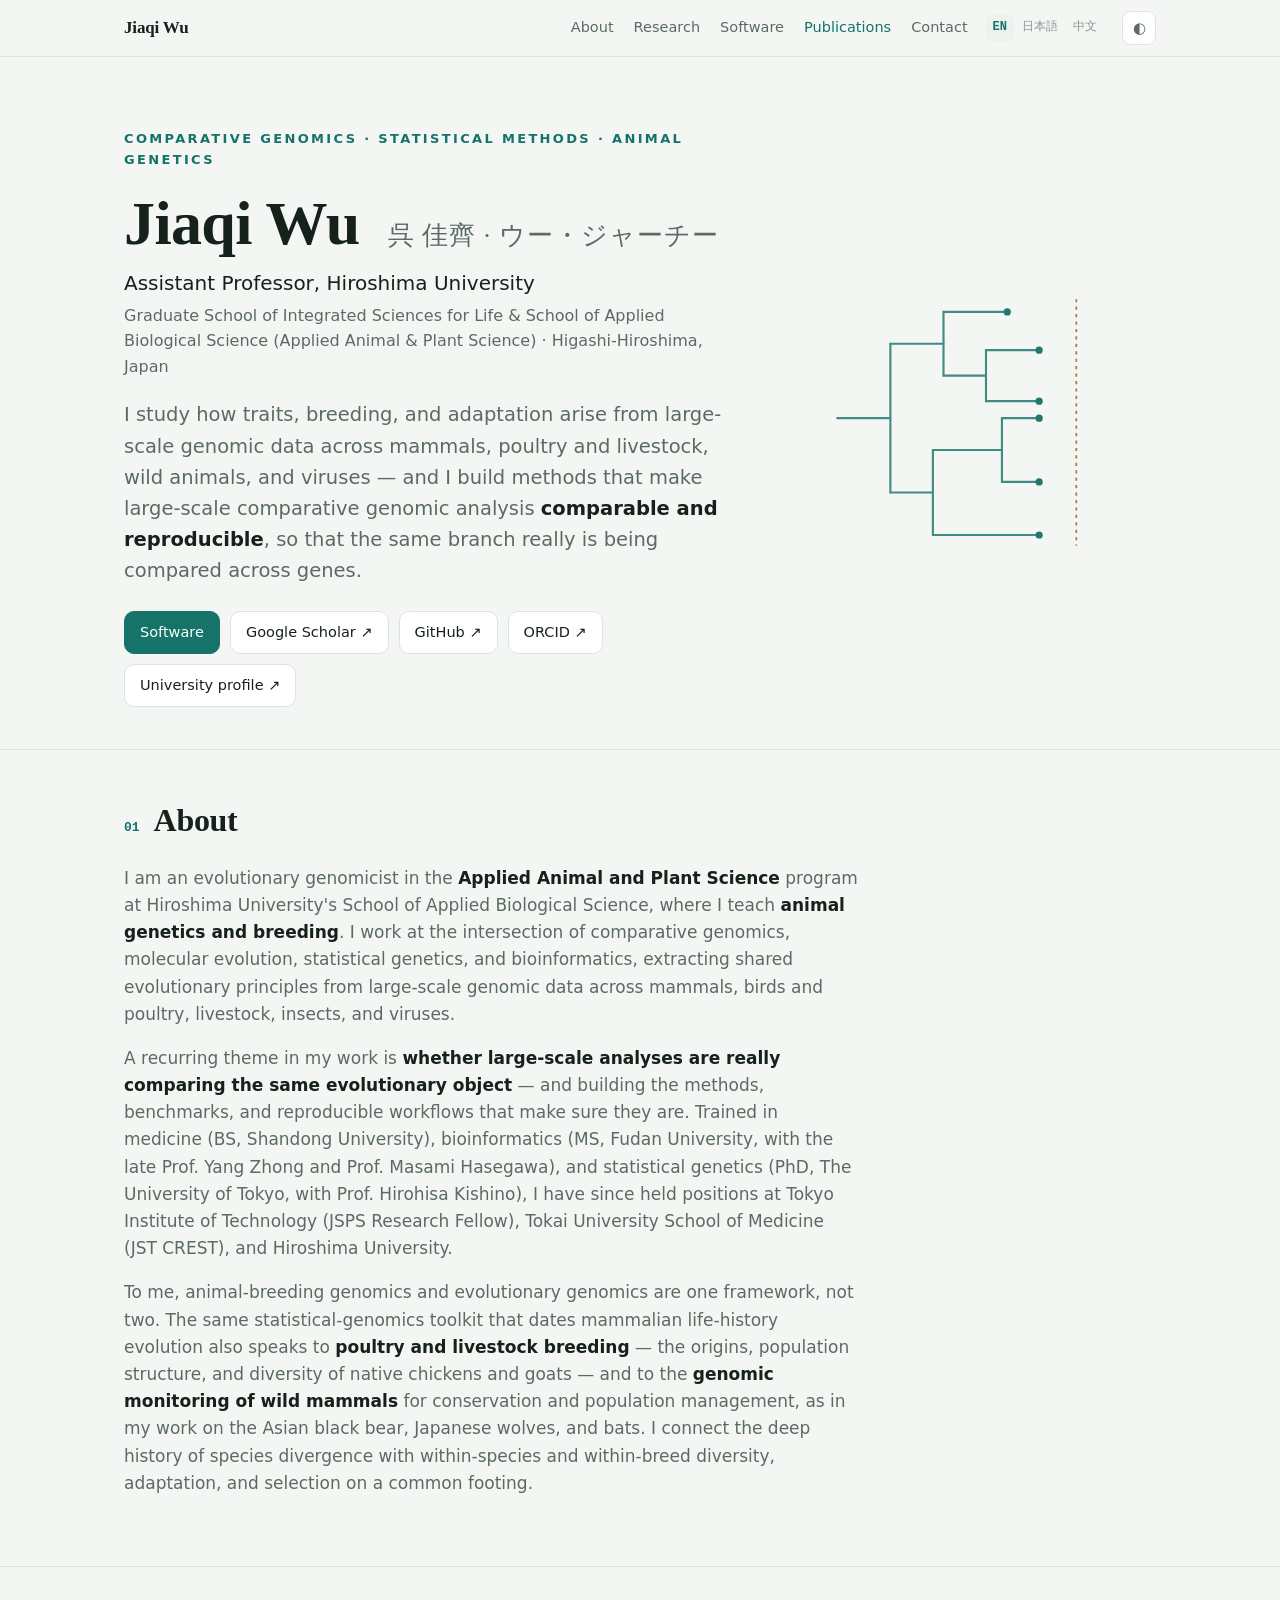
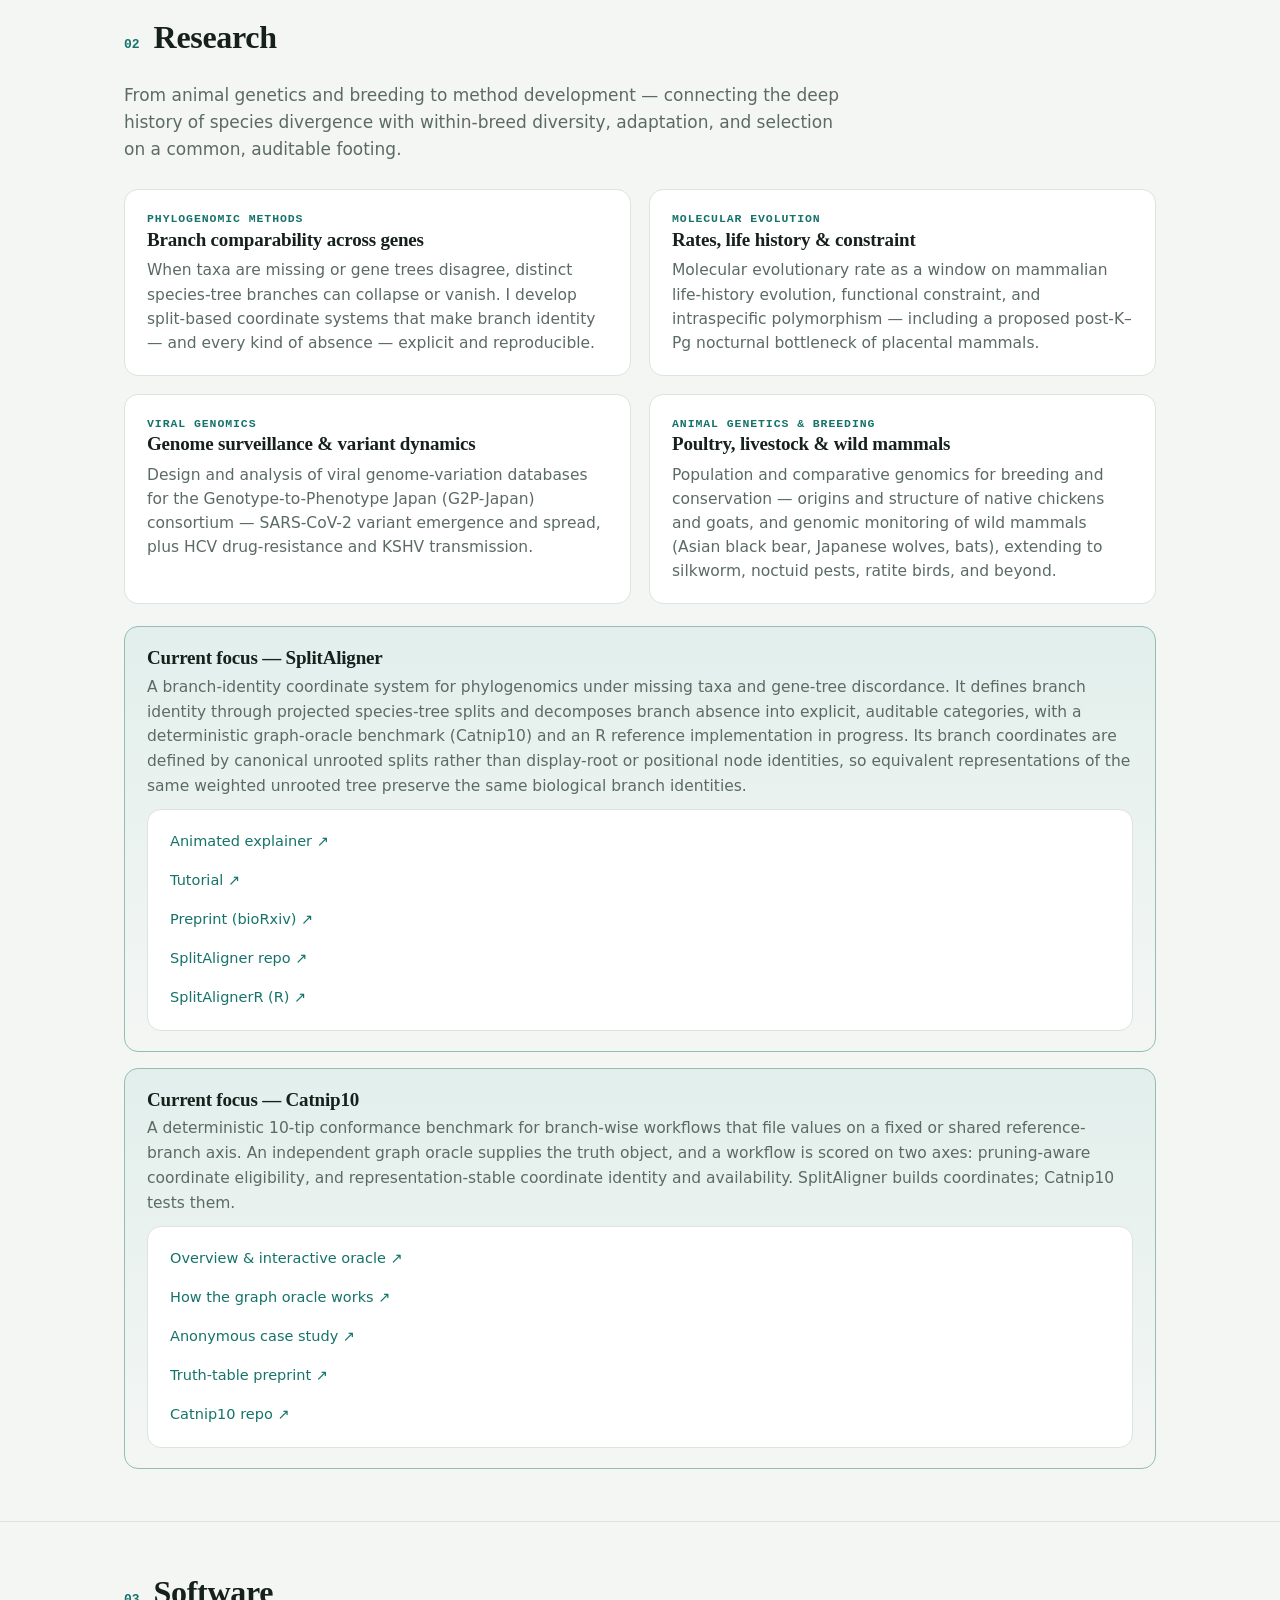
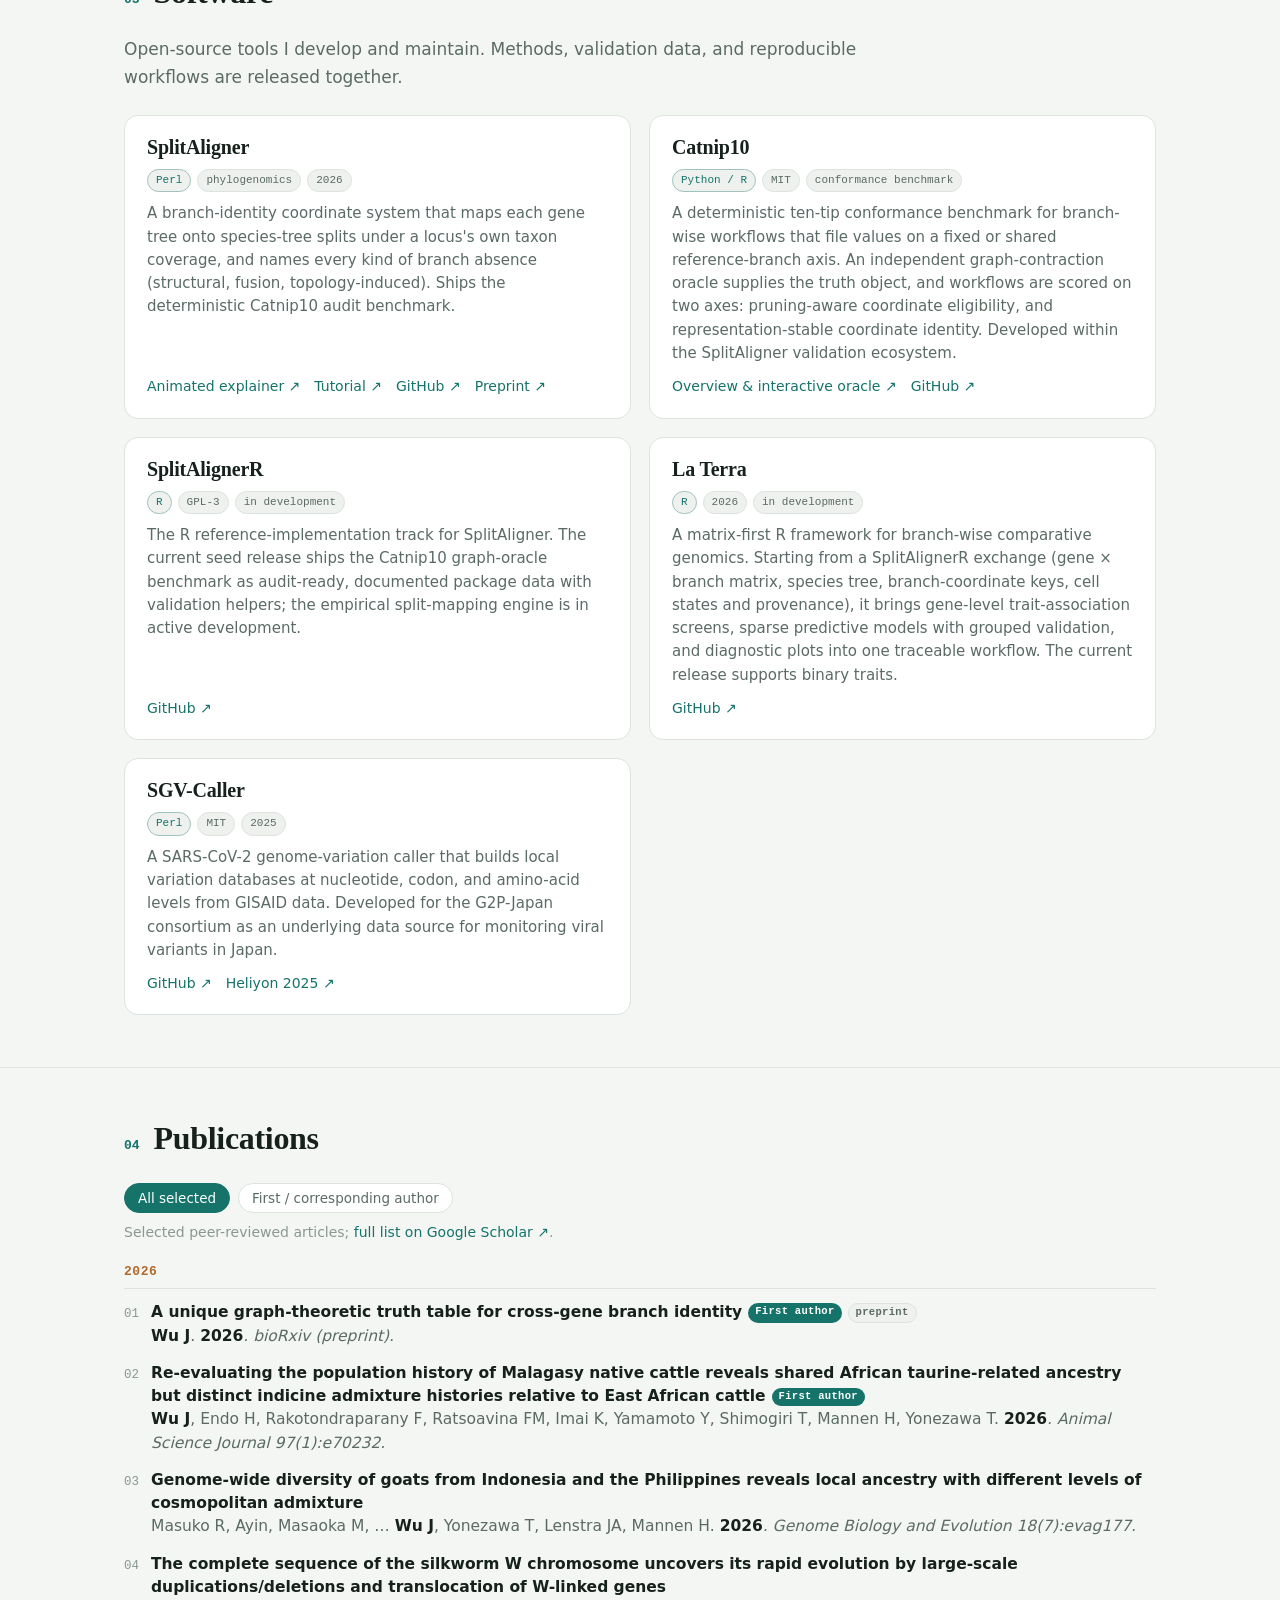
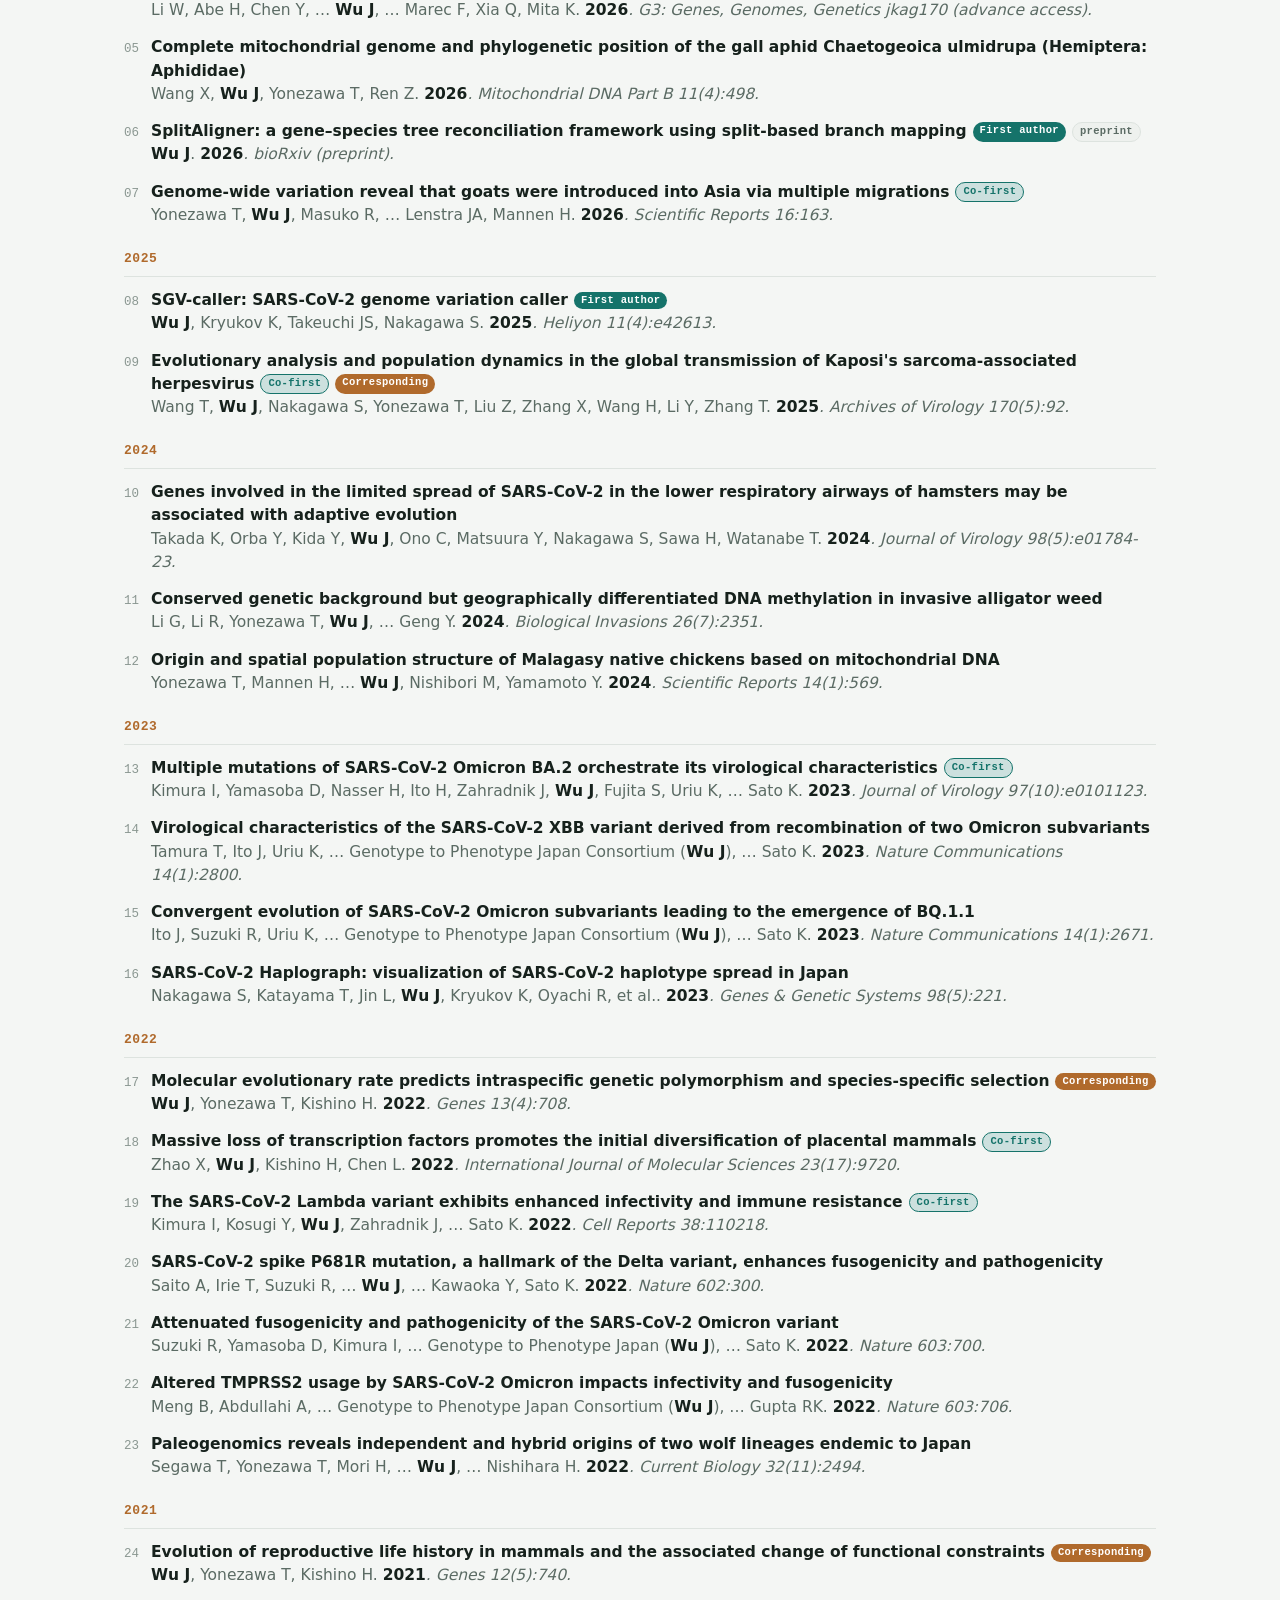
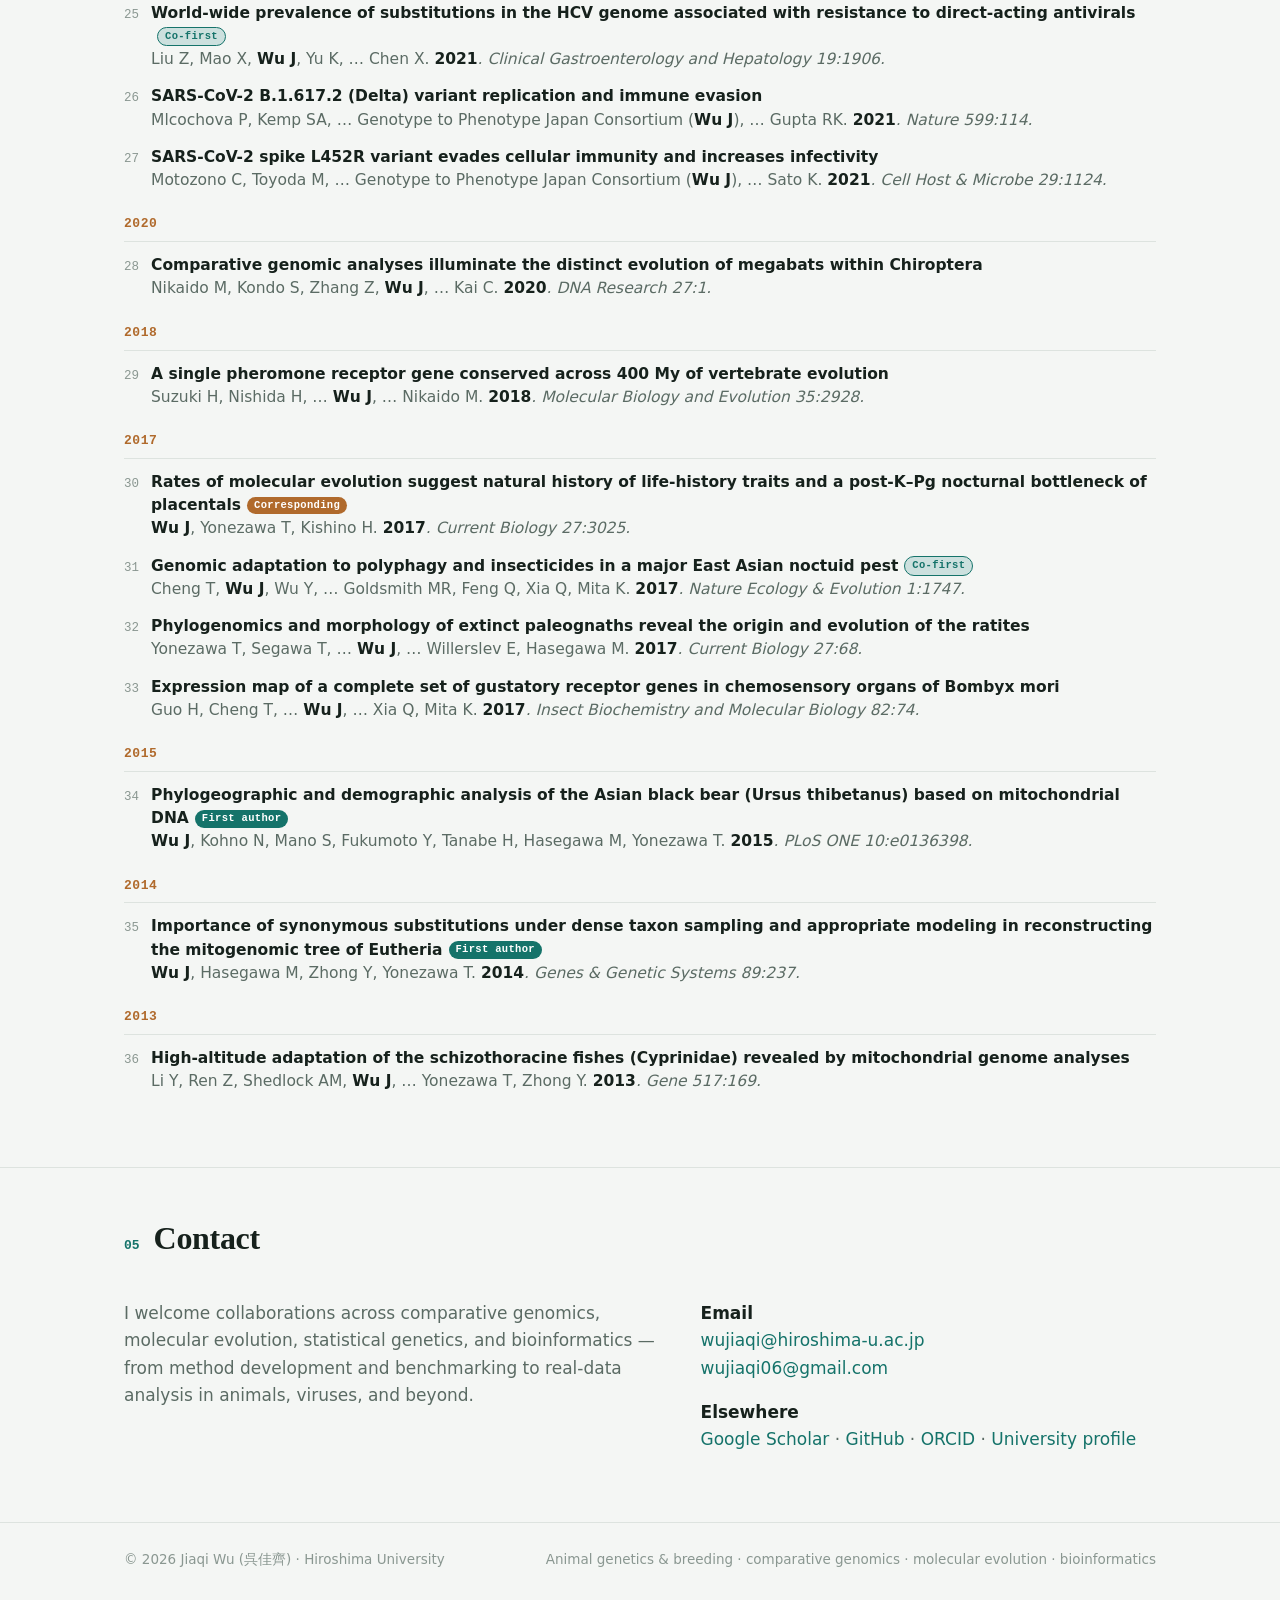
==== index.html @ c1af9cfd "Software: add La Terra card after SplitAlignerR (EN/ZH/JA)" ====
<!doctype html>
<html lang="en">
<head>
<meta charset="utf-8">
<meta name="viewport" content="width=device-width, initial-scale=1">
<title>Jiaqi Wu — Computational &amp; Comparative Genomics</title>
<meta name="description" content="Jiaqi Wu (呉佳齊), Assistant Professor at Hiroshima University. Computational and comparative genomics, statistical genetics, and bioinformatics — methods, benchmarks, and open-source software that make large-scale genomic analysis comparable and reproducible, applied to animal genetics and breeding, wild-mammal genomic monitoring, and viral genome surveillance.">
<link rel="canonical" href="https://wujiaqi06.github.io/">
<link rel="alternate" hreflang="en" href="https://wujiaqi06.github.io/">
<link rel="alternate" hreflang="ja" href="https://wujiaqi06.github.io/index_ja.html">
<link rel="alternate" hreflang="zh-Hans" href="https://wujiaqi06.github.io/index_zh.html">
<link rel="alternate" hreflang="x-default" href="https://wujiaqi06.github.io/">
<link rel="icon" type="image/svg+xml" href="data:image/svg+xml,%3Csvg xmlns='http://www.w3.org/2000/svg' viewBox='0 0 32 32'%3E%3Crect width='32' height='32' rx='7' fill='%2315736a'/%3E%3Cpath d='M5 16h6M11 9v14M11 9h8M11 23h8M19 6v6M19 6h6M19 12h6M19 20v6M19 20h6M19 26h6' fill='none' stroke='%23fff' stroke-width='2.2' stroke-linecap='round'/%3E%3C/svg%3E">
<meta property="og:type" content="profile">
<meta property="og:site_name" content="Jiaqi Wu">
<meta property="og:title" content="Jiaqi Wu — Computational & Comparative Genomics">
<meta property="og:description" content="Jiaqi Wu (呉佳齊), Assistant Professor at Hiroshima University. Computational and comparative genomics, statistical genetics, and bioinformatics — methods, benchmarks, and open-source software that make large-scale genomic analysis comparable and reproducible, applied to animal genetics and breeding, wild-mammal genomic monitoring, and viral genome surveillance.">
<meta property="og:url" content="https://wujiaqi06.github.io/">
<meta property="og:locale" content="en_US">
<meta name="twitter:card" content="summary">
<script type="application/ld+json">{"@context": "https://schema.org", "@type": "Person", "name": "Jiaqi Wu", "alternateName": ["呉佳齊", "吴佳齐", "ウー・ジャーチー"], "jobTitle": "Assistant Professor", "worksFor": {"@type": "CollegeOrUniversity", "name": "Hiroshima University", "url": "https://www.hiroshima-u.ac.jp/"}, "url": "https://wujiaqi06.github.io/", "email": "mailto:wujiaqi@hiroshima-u.ac.jp", "sameAs": ["https://orcid.org/0000-0002-9367-675X", "https://scholar.google.com/citations?user=z6IPkcoAAAAJ", "https://github.com/wujiaqi06", "https://seeds.office.hiroshima-u.ac.jp/profile/ja.c049548abe9b045d520e17560c007669.html"], "knowsAbout": ["comparative genomics", "molecular evolution", "statistical genetics", "bioinformatics", "phylogenomics", "animal genetics and breeding"]}</script>
<style>
  :root{
    --paper:#f4f6f4; --surface:#ffffff; --surface2:#eef1ee; --line:#dde3df;
    --ink:#16211c; --muted:#5b6b64; --faint:#8a9791;
    --accent:#15736a;        /* deep viridian */
    --accent-2:#b06a2c;      /* ochre, sparing */
    --accent-soft:#e2efec;
    --serif:"Charter","Iowan Old Style","Palatino Linotype",Palatino,Georgia,"Times New Roman",serif;
    --sans:ui-sans-serif,system-ui,-apple-system,"Segoe UI",Roboto,Helvetica,Arial,sans-serif;
    --mono:ui-monospace,"SF Mono","JetBrains Mono",Menlo,Consolas,monospace;
    --maxw:1080px;
  }
  @media (prefers-color-scheme:dark){
    :root{
      --paper:#0f1613; --surface:#151d19; --surface2:#1b241f; --line:#2a352f;
      --ink:#e7efea; --muted:#a2b1aa; --faint:#75847d;
      --accent:#4bb7a8; --accent-2:#d8974f; --accent-soft:#17302b;
    }
  }
  :root[data-theme="dark"]{
    --paper:#0f1613; --surface:#151d19; --surface2:#1b241f; --line:#2a352f;
    --ink:#e7efea; --muted:#a2b1aa; --faint:#75847d;
    --accent:#4bb7a8; --accent-2:#d8974f; --accent-soft:#17302b;
  }
  :root[data-theme="light"]{
    --paper:#f4f6f4; --surface:#ffffff; --surface2:#eef1ee; --line:#dde3df;
    --ink:#16211c; --muted:#5b6b64; --faint:#8a9791;
    --accent:#15736a; --accent-2:#b06a2c; --accent-soft:#e2efec;
  }

  *{box-sizing:border-box}
  html{scroll-behavior:smooth}
  @media (prefers-reduced-motion:reduce){ html{scroll-behavior:auto} }
  body{margin:0; background:var(--paper); color:var(--ink); font-family:var(--sans);
    line-height:1.6; -webkit-font-smoothing:antialiased; font-size:17px}
  h1,h2,h3{font-family:var(--serif); font-weight:600; line-height:1.15; letter-spacing:-.01em}
  a{color:var(--accent); text-decoration:none}
  a:hover{text-decoration:underline}
  .wrap{max-width:var(--maxw); margin:0 auto; padding:0 24px}
  .mono{font-family:var(--mono)}

  /* Nav */
  header.nav{position:sticky; top:0; z-index:50; backdrop-filter:saturate(1.4) blur(8px);
    background:color-mix(in srgb,var(--paper) 86%, transparent); border-bottom:1px solid var(--line)}
  .nav-inner{max-width:var(--maxw); margin:0 auto; padding:11px 24px; display:flex; align-items:center; gap:18px}
  .nav-name{font-family:var(--serif); font-weight:600; font-size:17px; letter-spacing:-.01em; margin-right:auto}
  .nav-name a{color:var(--ink)}
  .nav-links{display:flex; gap:20px; align-items:center}
  .nav-links a{color:var(--muted); font-size:14.5px}
  .nav-links a:hover,.nav-links a.active{color:var(--accent); text-decoration:none}
  .lang-switch{display:flex; gap:1px; align-items:center; font-family:var(--mono); font-size:12px}
  .lang-switch a{color:var(--faint); padding:3px 7px; border-radius:6px; text-decoration:none}
  .lang-switch a:hover{color:var(--accent)}
  .lang-switch a.cur{color:var(--accent); background:var(--surface2); font-weight:700}
  .theme-btn{border:1px solid var(--line); background:var(--surface); color:var(--muted); border-radius:8px;
    width:34px; height:34px; cursor:pointer; font-size:15px; display:grid; place-items:center}
  .theme-btn:hover{color:var(--accent); border-color:var(--accent)}
  @media (max-width:720px){
    .nav-inner{padding:10px 16px; gap:8px}
    .nav-links{display:none}
    .nav-name,.lang-switch{white-space:nowrap}
    .lang-switch{margin-left:auto}
    .lang-switch a{padding:3px 5px}
    .theme-btn{flex:0 0 34px}
  }

  /* Hero */
  .hero{padding:72px 0 42px; position:relative; overflow:hidden}
  .hero-grid{display:grid; grid-template-columns:1.5fr .9fr; gap:40px; align-items:center}
  @media (max-width:820px){ .hero-grid{grid-template-columns:1fr; gap:26px} }
  .eyebrow{font-size:13px; text-transform:uppercase; letter-spacing:.18em; color:var(--accent); font-weight:700}
  .hero h1{font-size:clamp(38px,6vw,62px); margin:.28em 0 .12em}
  .hero .cjk{font-family:var(--serif); font-size:.42em; color:var(--muted); font-weight:500; letter-spacing:.04em; margin-left:.5em; white-space:nowrap}
  .hero .role{font-size:clamp(17px,2vw,20px); color:var(--ink)}
  .hero .affil{color:var(--muted); font-size:16px; margin-top:4px}
  .lead{font-size:clamp(17px,1.7vw,19.5px); color:var(--muted); max-width:60ch; margin:20px 0 24px}
  .lead em{color:var(--ink); font-style:normal; font-weight:600}
  .btns{display:flex; flex-wrap:wrap; gap:10px}
  .btn{display:inline-flex; align-items:center; gap:7px; border:1px solid var(--line); background:var(--surface);
    color:var(--ink); padding:9px 15px; border-radius:10px; font-size:14.5px; font-weight:500}
  .btn:hover{border-color:var(--accent); color:var(--accent); text-decoration:none}
  .btn.primary{background:var(--accent); border-color:var(--accent); color:#fff}
  .btn.primary:hover{background:color-mix(in srgb,var(--accent) 88%, #000); color:#fff}
  .hero-art{width:100%; height:auto; max-width:340px; margin-left:auto; opacity:.95}
  @media (max-width:820px){ .hero-art{display:none} }

  /* Sections */
  section.block{padding:52px 0; border-top:1px solid var(--line)}
  .sec-head{display:flex; align-items:baseline; gap:14px; margin-bottom:26px}
  .sec-head h2{font-size:clamp(24px,3.2vw,32px); margin:0}
  .sec-head .sec-num{font-family:var(--mono); font-size:13px; color:var(--accent); font-weight:700}
  .prose{max-width:68ch; color:var(--muted); font-size:17px}
  .prose strong{color:var(--ink)}

  /* Research cards */
  .cards{display:grid; grid-template-columns:repeat(2,1fr); gap:18px; margin-top:26px}
  @media (max-width:720px){ .cards{grid-template-columns:1fr} }
  .card{background:var(--surface); border:1px solid var(--line); border-radius:14px; padding:20px 22px}
  .card h3{font-size:19px; margin:0 0 8px; color:var(--ink)}
  .card p{margin:0; color:var(--muted); font-size:15.5px; line-height:1.55}
  .card .ktag{font-family:var(--mono); font-size:11.5px; color:var(--accent); text-transform:uppercase; letter-spacing:.08em; font-weight:700}

  .focus{margin-top:22px; background:linear-gradient(180deg,var(--accent-soft),transparent);
    border:1px solid color-mix(in srgb,var(--accent) 35%,var(--line)); border-radius:14px; padding:20px 22px}
  .focus h3{margin:0 0 6px; color:var(--ink); font-size:19px}
  .focus p{margin:0 0 10px; color:var(--muted); font-size:15.5px}

  /* Software */
  .sw-grid{display:grid; grid-template-columns:repeat(2,1fr); gap:18px}
  @media (max-width:820px){ .sw-grid{grid-template-columns:1fr} }
  .sw{background:var(--surface); border:1px solid var(--line); border-radius:14px; padding:20px 22px; display:flex; flex-direction:column; gap:10px}
  .sw h3{margin:0; font-size:20px; display:flex; align-items:baseline; gap:9px}
  .sw .meta{display:flex; flex-wrap:wrap; gap:6px}
  .pill{font-family:var(--mono); font-size:11px; padding:2px 8px; border-radius:20px; background:var(--surface2); color:var(--muted); border:1px solid var(--line)}
  .pill.lang{color:var(--accent); border-color:color-mix(in srgb,var(--accent) 30%,var(--line))}
  .sw p{margin:0; color:var(--muted); font-size:15px; line-height:1.55; flex:1}
  .sw .links{display:flex; gap:14px; font-size:14px; flex-wrap:wrap}


  /* Publications */
  .pub-controls{display:flex; gap:8px; flex-wrap:wrap; margin-bottom:8px}
  .fbtn{border:1px solid var(--line); background:var(--surface); color:var(--muted); padding:6px 13px;
    border-radius:20px; font-size:13.5px; cursor:pointer; font-family:var(--sans)}
  .fbtn.on{background:var(--accent); border-color:var(--accent); color:#fff}
  .pub-note{color:var(--faint); font-size:14px; margin:2px 0 18px}
  .year-group{margin-bottom:22px}
  .year-label{font-family:var(--mono); font-size:13px; color:var(--accent-2); font-weight:700; letter-spacing:.04em;
    padding-bottom:6px; border-bottom:1px solid var(--line); margin-bottom:12px}
  ul.pubs{list-style:none; margin:0; padding:0; display:grid; gap:14px}
  .pub{display:grid; grid-template-columns:auto 1fr; gap:12px; align-items:start}
  .pub .idx{font-family:var(--mono); font-size:12.5px; color:var(--faint); padding-top:3px; font-variant-numeric:tabular-nums}
  .pub .body{font-size:15.5px; line-height:1.5}
  .pub .title{color:var(--ink); font-weight:600}
  .pub .authors{color:var(--muted)}
  .pub .authors b{color:var(--ink); font-weight:700}
  .pub .venue{color:var(--muted); font-style:italic}
  .pub .venue .yr{font-style:normal; font-weight:600; color:var(--ink)}
  .badges{display:inline-flex; gap:6px; margin-left:6px; vertical-align:middle}
  .badge{font-family:var(--mono); font-size:10.5px; font-weight:700; padding:1px 7px; border-radius:20px; letter-spacing:.03em; white-space:nowrap}
  .badge.first{background:var(--accent); color:#fff}
  .badge.corr{background:var(--accent-2); color:#fff}
  .badge.cofirst{background:color-mix(in srgb,var(--accent) 22%,var(--surface)); color:var(--accent); border:1px solid var(--accent)}
  .badge.pre{background:var(--surface2); color:var(--muted); border:1px solid var(--line)}
  .pub[hidden]{display:none}

  /* Contact / footer */
  .contact-grid{display:grid; grid-template-columns:1.2fr 1fr; gap:30px}
  @media (max-width:720px){ .contact-grid{grid-template-columns:1fr} }
  .contact a{font-weight:500}
  footer{border-top:1px solid var(--line); padding:26px 0 40px; color:var(--faint); font-size:13.5px}
  footer .wrap{display:flex; flex-wrap:wrap; gap:10px 20px; justify-content:space-between}

  .tree-edge{fill:none; stroke:var(--accent); stroke-width:2; stroke-linecap:round; opacity:.85}
  .tree-tip{fill:var(--accent)}
  .tree-cut{stroke:var(--accent-2); stroke-width:1.6; stroke-dasharray:3 4}
</style>
</head>
<body>

<header class="nav">
  <div class="nav-inner">
    <span class="nav-name"><a href="#top">Jiaqi Wu</a></span>
    <nav class="nav-links">
      <a href="#about" data-opt>About</a>
      <a href="#research">Research</a>
      <a href="#software">Software</a>
      <a href="#publications">Publications</a>
      <a href="#contact" data-opt>Contact</a>
    </nav>
    <div class="lang-switch" aria-label="Language / 言語 / 语言"><a href="index.html" class="cur">EN</a><a href="index_ja.html">日本語</a><a href="index_zh.html">中文</a></div>
    <button class="theme-btn" id="themeBtn" title="Toggle light / dark" aria-label="Toggle colour theme">◐</button>
  </div>
</header>

<main id="top">

  <!-- HERO -->
  <section class="hero">
    <div class="wrap hero-grid">
      <div>
        <div class="eyebrow">Comparative genomics · statistical methods · animal genetics</div>
        <h1>Jiaqi Wu <span class="cjk">呉 佳齊 · ウー・ジャーチー</span></h1>
        <div class="role">Assistant Professor, Hiroshima University</div>
        <div class="affil">Graduate School of Integrated Sciences for Life &amp; School of Applied Biological Science (Applied Animal &amp; Plant Science) · Higashi-Hiroshima, Japan</div>
        <p class="lead">I study how traits, breeding, and adaptation arise from large-scale genomic data across mammals, poultry and livestock, wild animals, and viruses — and I build methods that make large-scale comparative genomic analysis <em>comparable and reproducible</em>, so that the same branch really is being compared across genes.</p>
        <div class="btns">
          <a class="btn primary" href="#software">Software</a>
          <a class="btn" href="https://scholar.google.com/citations?user=z6IPkcoAAAAJ&hl=en" target="_blank" rel="noopener">Google&nbsp;Scholar ↗</a>
          <a class="btn" href="https://github.com/wujiaqi06" target="_blank" rel="noopener">GitHub ↗</a>
          <a class="btn" href="https://orcid.org/0000-0002-9367-675X" target="_blank" rel="noopener">ORCID ↗</a>
          <a class="btn" href="https://seeds.office.hiroshima-u.ac.jp/profile/ja.c049548abe9b045d520e17560c007669.html" target="_blank" rel="noopener">University&nbsp;profile ↗</a>
        </div>
      </div>
      <svg class="hero-art" viewBox="0 0 320 260" role="img" aria-label="A stylized phylogenetic tree cut by a dashed split line">
        <!-- decorative cladogram + split line -->
        <g class="tree-edge">
          <path d="M20 130 H70"/>
          <path d="M70 60 V200"/>
          <path d="M70 60 H120"/>
          <path d="M70 200 H110"/>
          <path d="M120 30 V90"/>
          <path d="M120 30 H180"/>
          <path d="M120 90 H160"/>
          <path d="M160 66 V114"/>
          <path d="M160 66 H210"/>
          <path d="M160 114 H210"/>
          <path d="M110 160 V240"/>
          <path d="M110 160 H175"/>
          <path d="M110 240 H210"/>
          <path d="M175 130 V190"/>
          <path d="M175 130 H210"/>
          <path d="M175 190 H210"/>
        </g>
        <g class="tree-tip">
          <circle cx="180" cy="30" r="3.4"/><circle cx="210" cy="66" r="3.4"/><circle cx="210" cy="114" r="3.4"/>
          <circle cx="210" cy="130" r="3.4"/><circle cx="210" cy="190" r="3.4"/><circle cx="210" cy="240" r="3.4"/>
        </g>
        <path class="tree-cut" d="M245 18 V250"/>
      </svg>
    </div>
  </section>

  <!-- ABOUT -->
  <section class="block" id="about">
    <div class="wrap">
      <div class="sec-head"><span class="sec-num">01</span><h2>About</h2></div>
      <div class="prose">
        <p>I am an evolutionary genomicist in the <strong>Applied Animal and Plant Science</strong> program at Hiroshima University's School of Applied Biological Science, where I teach <strong>animal genetics and breeding</strong>. I work at the intersection of comparative genomics, molecular evolution, statistical genetics, and bioinformatics, extracting shared evolutionary principles from large-scale genomic data across mammals, birds and poultry, livestock, insects, and viruses.</p>
        <p>A recurring theme in my work is <strong>whether large-scale analyses are really comparing the same evolutionary object</strong> — and building the methods, benchmarks, and reproducible workflows that make sure they are. Trained in medicine (BS, Shandong University), bioinformatics (MS, Fudan University, with the late Prof. Yang Zhong and Prof. Masami Hasegawa), and statistical genetics (PhD, The University of Tokyo, with Prof. Hirohisa Kishino), I have since held positions at Tokyo Institute of Technology (JSPS Research Fellow), Tokai University School of Medicine (JST CREST), and Hiroshima University.</p>
        <p>To me, animal-breeding genomics and evolutionary genomics are one framework, not two. The same statistical-genomics toolkit that dates mammalian life-history evolution also speaks to <strong>poultry and livestock breeding</strong> — the origins, population structure, and diversity of native chickens and goats — and to the <strong>genomic monitoring of wild mammals</strong> for conservation and population management, as in my work on the Asian black bear, Japanese wolves, and bats. I connect the deep history of species divergence with within-species and within-breed diversity, adaptation, and selection on a common footing.</p>
              </div>
    </div>
  </section>

  <!-- RESEARCH -->
  <section class="block" id="research">
    <div class="wrap">
      <div class="sec-head"><span class="sec-num">02</span><h2>Research</h2></div>
      <div class="prose"><p>From animal genetics and breeding to method development — connecting the deep history of species divergence with within-breed diversity, adaptation, and selection on a common, auditable footing.</p></div>

      <div class="cards">
        <div class="card">
          <div class="ktag">Phylogenomic methods</div>
          <h3>Branch comparability across genes</h3>
          <p>When taxa are missing or gene trees disagree, distinct species-tree branches can collapse or vanish. I develop split-based coordinate systems that make branch identity — and every kind of absence — explicit and reproducible.</p>
        </div>
        <div class="card">
          <div class="ktag">Molecular evolution</div>
          <h3>Rates, life history &amp; constraint</h3>
          <p>Molecular evolutionary rate as a window on mammalian life-history evolution, functional constraint, and intraspecific polymorphism — including a proposed post-K–Pg nocturnal bottleneck of placental mammals.</p>
        </div>
        <div class="card">
          <div class="ktag">Viral genomics</div>
          <h3>Genome surveillance &amp; variant dynamics</h3>
          <p>Design and analysis of viral genome-variation databases for the Genotype-to-Phenotype Japan (G2P-Japan) consortium — SARS-CoV-2 variant emergence and spread, plus HCV drug-resistance and KSHV transmission.</p>
        </div>
        <div class="card">
          <div class="ktag">Animal genetics &amp; breeding</div>
          <h3>Poultry, livestock &amp; wild mammals</h3>
          <p>Population and comparative genomics for breeding and conservation — origins and structure of native chickens and goats, and genomic monitoring of wild mammals (Asian black bear, Japanese wolves, bats), extending to silkworm, noctuid pests, ratite birds, and beyond.</p>
        </div>
      </div>

      <div class="focus">
        <h3>Current focus — SplitAligner</h3>
        <p>A branch-identity coordinate system for phylogenomics under missing taxa and gene-tree discordance. It defines branch identity through projected species-tree splits and decomposes branch absence into explicit, auditable categories, with a deterministic graph-oracle benchmark (Catnip10) and an R reference implementation in progress. Its branch coordinates are defined by canonical unrooted splits rather than display-root or positional node identities, so equivalent representations of the same weighted unrooted tree preserve the same biological branch identities.</p>
        <div class="sw links" style="display:flex; gap:16px; flex-wrap:wrap; font-size:14.5px">
          <a href="splitaligner/SplitAligner_explainer.html" target="_blank" rel="noopener">Animated explainer ↗</a>
          <a href="splitaligner/SplitAligner_tutorial.html" target="_blank" rel="noopener">Tutorial ↗</a>
          <a href="https://doi.org/10.64898/2026.02.24.707838" target="_blank" rel="noopener">Preprint (bioRxiv) ↗</a>
          <a href="https://github.com/wujiaqi06/SplitAligner" target="_blank" rel="noopener">SplitAligner repo ↗</a>
          <a href="https://github.com/wujiaqi06/SplitAlignerR" target="_blank" rel="noopener">SplitAlignerR (R) ↗</a>
        </div>
      </div>
      <div class="focus" style="margin-top:16px">
        <h3>Current focus — Catnip10</h3>
        <p>A deterministic 10-tip conformance benchmark for branch-wise workflows that file values on a fixed or shared reference-branch axis. An independent graph oracle supplies the truth object, and a workflow is scored on two axes: pruning-aware coordinate eligibility, and representation-stable coordinate identity and availability. SplitAligner builds coordinates; Catnip10 tests them.</p>
        <div class="sw links" style="display:flex; gap:16px; flex-wrap:wrap; font-size:14.5px">
          <a href="catnip10/index.html">Overview &amp; interactive oracle ↗</a>
          <a href="catnip10/index.html#oracle">How the graph oracle works ↗</a>
          <a href="catnip10/index.html#case-study">Anonymous case study ↗</a>
          <a href="https://doi.org/10.64898/2026.07.22.740066" target="_blank" rel="noopener">Truth-table preprint ↗</a>
          <a href="https://github.com/wujiaqi06/Catnip10" target="_blank" rel="noopener">Catnip10 repo ↗</a>
        </div>
      </div>
    </div>
  </section>

  <!-- SOFTWARE -->
  <section class="block" id="software">
    <div class="wrap">
      <div class="sec-head"><span class="sec-num">03</span><h2>Software</h2></div>
      <div class="prose"><p>Open-source tools I develop and maintain. Methods, validation data, and reproducible workflows are released together.</p></div>
      <div class="sw-grid" style="margin-top:24px">

        <div class="sw">
          <h3>SplitAligner</h3>
          <div class="meta"><span class="pill lang">Perl</span><span class="pill">phylogenomics</span><span class="pill">2026</span></div>
          <p>A branch-identity coordinate system that maps each gene tree onto species-tree splits under a locus's own taxon coverage, and names every kind of branch absence (structural, fusion, topology-induced). Ships the deterministic Catnip10 audit benchmark.</p>
          <div class="links">
            <a href="splitaligner/SplitAligner_explainer.html" target="_blank" rel="noopener">Animated explainer ↗</a>
          <a href="splitaligner/SplitAligner_tutorial.html" target="_blank" rel="noopener">Tutorial ↗</a>
            <a href="https://github.com/wujiaqi06/SplitAligner" target="_blank" rel="noopener">GitHub ↗</a>
            <a href="https://doi.org/10.64898/2026.02.24.707838" target="_blank" rel="noopener">Preprint ↗</a>
          </div>
        </div>

        <div class="sw">
          <h3>Catnip10</h3>
          <div class="meta"><span class="pill lang">Python / R</span><span class="pill">MIT</span><span class="pill">conformance benchmark</span></div>
          <p>A deterministic ten-tip conformance benchmark for branch-wise workflows that file values on a fixed or shared reference-branch axis. An independent graph-contraction oracle supplies the truth object, and workflows are scored on two axes: pruning-aware coordinate eligibility, and representation-stable coordinate identity. Developed within the SplitAligner validation ecosystem.</p>
          <div class="links">
            <a href="catnip10/index.html">Overview &amp; interactive oracle ↗</a>
            <a href="https://github.com/wujiaqi06/Catnip10" target="_blank" rel="noopener">GitHub ↗</a>
          </div>
        </div>

        <div class="sw">
          <h3>SplitAlignerR</h3>
          <div class="meta"><span class="pill lang">R</span><span class="pill">GPL-3</span><span class="pill">in development</span></div>
          <p>The R reference-implementation track for SplitAligner. The current seed release ships the Catnip10 graph-oracle benchmark as audit-ready, documented package data with validation helpers; the empirical split-mapping engine is in active development.</p>
          <div class="links">
            <a href="https://github.com/wujiaqi06/SplitAlignerR" target="_blank" rel="noopener">GitHub ↗</a>
          </div>
        </div>

        <div class="sw">
          <h3>La Terra</h3>
          <div class="meta"><span class="pill lang">R</span><span class="pill">2026</span><span class="pill">in development</span></div>
          <p>A matrix-first R framework for branch-wise comparative genomics. Starting from a SplitAlignerR exchange (gene × branch matrix, species tree, branch-coordinate keys, cell states and provenance), it brings gene-level trait-association screens, sparse predictive models with grouped validation, and diagnostic plots into one traceable workflow. The current release supports binary traits.</p>
          <div class="links">
            <a href="https://github.com/wujiaqi06/LaTerra" target="_blank" rel="noopener">GitHub ↗</a>
          </div>
        </div>

        <div class="sw">
          <h3>SGV-Caller</h3>
          <div class="meta"><span class="pill lang">Perl</span><span class="pill">MIT</span><span class="pill">2025</span></div>
          <p>A SARS-CoV-2 genome-variation caller that builds local variation databases at nucleotide, codon, and amino-acid levels from GISAID data. Developed for the G2P-Japan consortium as an underlying data source for monitoring viral variants in Japan.</p>
          <div class="links">
            <a href="https://github.com/wujiaqi06/SGV-caller" target="_blank" rel="noopener">GitHub ↗</a>
            <a href="https://doi.org/10.1016/j.heliyon.2025.e42613" target="_blank" rel="noopener">Heliyon 2025 ↗</a>
          </div>
        </div>

      </div>
    </div>
  </section>

  <!-- PUBLICATIONS -->
  <section class="block" id="publications">
    <div class="wrap">
      <div class="sec-head"><span class="sec-num">04</span><h2>Publications</h2></div>
      <div class="pub-controls">
        <button class="fbtn on" data-filter="all">All selected</button>
        <button class="fbtn" data-filter="lead">First / corresponding author</button>
      </div>
      <p class="pub-note">Selected peer-reviewed articles; <a href="https://scholar.google.com/citations?user=z6IPkcoAAAAJ&hl=en" target="_blank" rel="noopener">full list on Google&nbsp;Scholar ↗</a>.</p>
      <div id="pubList"></div>
    </div>
  </section>

  <!-- CONTACT -->
  <section class="block" id="contact">
    <div class="wrap">
      <div class="sec-head"><span class="sec-num">05</span><h2>Contact</h2></div>
      <div class="contact-grid">
        <div class="prose">
          <p>I welcome collaborations across comparative genomics, molecular evolution, statistical genetics, and bioinformatics — from method development and benchmarking to real-data analysis in animals, viruses, and beyond.</p>
        </div>
        <div class="prose contact">
          <p>
            <strong>Email</strong><br>
            <a href="mailto:wujiaqi@hiroshima-u.ac.jp">wujiaqi@hiroshima-u.ac.jp</a><br>
            <a href="mailto:wujiaqi06@gmail.com">wujiaqi06@gmail.com</a>
          </p>
          <p>
            <strong>Elsewhere</strong><br>
            <a href="https://scholar.google.com/citations?user=z6IPkcoAAAAJ&hl=en" target="_blank" rel="noopener">Google Scholar</a> ·
            <a href="https://github.com/wujiaqi06" target="_blank" rel="noopener">GitHub</a> ·
            <a href="https://orcid.org/0000-0002-9367-675X" target="_blank" rel="noopener">ORCID</a> ·
            <a href="https://seeds.office.hiroshima-u.ac.jp/profile/ja.c049548abe9b045d520e17560c007669.html" target="_blank" rel="noopener">University profile</a>
          </p>
        </div>
      </div>
    </div>
  </section>

</main>

<footer>
  <div class="wrap">
    <span>© <span id="yr"></span> Jiaqi Wu (呉佳齊) · Hiroshima University</span>
    <span>Animal genetics &amp; breeding · comparative genomics · molecular evolution · bioinformatics</span>
  </div>
</footer>

<script>
"use strict";

/* ---------- Publications data (edit here to add papers) ----------
   role: "first" | "corresponding" | "cofirst" | "co"
   Wrap your own name as <b>Wu J</b> in authors so it is highlighted.
   Optional: url (DOI or link). Set preprint:true for preprints.        */
const PUBS = [
  {year:2026, role:"first", preprint:true,
   authors:"<b>Wu J</b>",
   title:"A unique graph-theoretic truth table for cross-gene branch identity",
   venue:"bioRxiv (preprint)", url:"https://doi.org/10.64898/2026.07.22.740066"},

  {year:2026, role:"first",
   authors:"<b>Wu J</b>, Endo H, Rakotondraparany F, Ratsoavina FM, Imai K, Yamamoto Y, Shimogiri T, Mannen H, Yonezawa T",
   title:"Re-evaluating the population history of Malagasy native cattle reveals shared African taurine-related ancestry but distinct indicine admixture histories relative to East African cattle",
   venue:"Animal Science Journal 97(1):e70232", url:"https://doi.org/10.1111/asj.70232"},

  {year:2026, role:"co",
   authors:"Masuko R, Ayin, Masaoka M, … <b>Wu J</b>, Yonezawa T, Lenstra JA, Mannen H",
   title:"Genome-wide diversity of goats from Indonesia and the Philippines reveals local ancestry with different levels of cosmopolitan admixture",
   venue:"Genome Biology and Evolution 18(7):evag177", url:"https://doi.org/10.1093/gbe/evag177"},

  {year:2026, role:"co",
   authors:"Li W, Abe H, Chen Y, … <b>Wu J</b>, … Marec F, Xia Q, Mita K",
   title:"The complete sequence of the silkworm W chromosome uncovers its rapid evolution by large-scale duplications/deletions and translocation of W-linked genes",
   venue:"G3: Genes, Genomes, Genetics jkag170 (advance access)", url:"https://doi.org/10.1093/g3journal/jkag170"},

  {year:2026, role:"co",
   authors:"Wang X, <b>Wu J</b>, Yonezawa T, Ren Z",
   title:"Complete mitochondrial genome and phylogenetic position of the gall aphid Chaetogeoica ulmidrupa (Hemiptera: Aphididae)",
   venue:"Mitochondrial DNA Part B 11(4):498", url:"https://doi.org/10.1080/23802359.2026.2638669"},

  {year:2026, role:"first", preprint:true,
   authors:"<b>Wu J</b>",
   title:"SplitAligner: a gene–species tree reconciliation framework using split-based branch mapping",
   venue:"bioRxiv (preprint)", url:"https://doi.org/10.64898/2026.02.24.707838"},

  {year:2026, role:"cofirst",
   authors:"Yonezawa T, <b>Wu J</b>, Masuko R, … Lenstra JA, Mannen H",
   title:"Genome-wide variation reveal that goats were introduced into Asia via multiple migrations",
   venue:"Scientific Reports 16:163", url:"https://doi.org/10.1038/s41598-025-29204-x"},

  {year:2025, role:"first",
   authors:"<b>Wu J</b>, Kryukov K, Takeuchi JS, Nakagawa S",
   title:"SGV-caller: SARS-CoV-2 genome variation caller",
   venue:"Heliyon 11(4):e42613", url:"https://doi.org/10.1016/j.heliyon.2025.e42613"},

  {year:2025, role:["cofirst","corresponding"],
   authors:"Wang T, <b>Wu J</b>, Nakagawa S, Yonezawa T, Liu Z, Zhang X, Wang H, Li Y, Zhang T",
   title:"Evolutionary analysis and population dynamics in the global transmission of Kaposi's sarcoma-associated herpesvirus",
   venue:"Archives of Virology 170(5):92", url:"https://doi.org/10.1007/s00705-025-06259-9"},

  {year:2024, role:"co",
   authors:"Takada K, Orba Y, Kida Y, <b>Wu J</b>, Ono C, Matsuura Y, Nakagawa S, Sawa H, Watanabe T",
   title:"Genes involved in the limited spread of SARS-CoV-2 in the lower respiratory airways of hamsters may be associated with adaptive evolution",
   venue:"Journal of Virology 98(5):e01784-23", url:"https://doi.org/10.1128/jvi.01784-23"},

  {year:2024, role:"co",
   authors:"Li G, Li R, Yonezawa T, <b>Wu J</b>, … Geng Y",
   title:"Conserved genetic background but geographically differentiated DNA methylation in invasive alligator weed",
   venue:"Biological Invasions 26(7):2351"},

  {year:2024, role:"co",
   authors:"Yonezawa T, Mannen H, … <b>Wu J</b>, Nishibori M, Yamamoto Y",
   title:"Origin and spatial population structure of Malagasy native chickens based on mitochondrial DNA",
   venue:"Scientific Reports 14(1):569"},

  {year:2023, role:"cofirst",
   authors:"Kimura I, Yamasoba D, Nasser H, Ito H, Zahradnik J, <b>Wu J</b>, Fujita S, Uriu K, … Sato K",
   title:"Multiple mutations of SARS-CoV-2 Omicron BA.2 orchestrate its virological characteristics",
   venue:"Journal of Virology 97(10):e0101123"},

  {year:2023, role:"co",
   authors:"Tamura T, Ito J, Uriu K, … Genotype to Phenotype Japan Consortium (<b>Wu J</b>), … Sato K",
   title:"Virological characteristics of the SARS-CoV-2 XBB variant derived from recombination of two Omicron subvariants",
   venue:"Nature Communications 14(1):2800"},

  {year:2023, role:"co",
   authors:"Ito J, Suzuki R, Uriu K, … Genotype to Phenotype Japan Consortium (<b>Wu J</b>), … Sato K",
   title:"Convergent evolution of SARS-CoV-2 Omicron subvariants leading to the emergence of BQ.1.1",
   venue:"Nature Communications 14(1):2671"},

  {year:2023, role:"co",
   authors:"Nakagawa S, Katayama T, Jin L, <b>Wu J</b>, Kryukov K, Oyachi R, et al.",
   title:"SARS-CoV-2 Haplograph: visualization of SARS-CoV-2 haplotype spread in Japan",
   venue:"Genes &amp; Genetic Systems 98(5):221"},

  {year:2022, role:"corresponding",
   authors:"<b>Wu J</b>, Yonezawa T, Kishino H",
   title:"Molecular evolutionary rate predicts intraspecific genetic polymorphism and species-specific selection",
   venue:"Genes 13(4):708"},

  {year:2022, role:"cofirst",
   authors:"Zhao X, <b>Wu J</b>, Kishino H, Chen L",
   title:"Massive loss of transcription factors promotes the initial diversification of placental mammals",
   venue:"International Journal of Molecular Sciences 23(17):9720"},

  {year:2022, role:"cofirst",
   authors:"Kimura I, Kosugi Y, <b>Wu J</b>, Zahradnik J, … Sato K",
   title:"The SARS-CoV-2 Lambda variant exhibits enhanced infectivity and immune resistance",
   venue:"Cell Reports 38:110218"},

  {year:2022, role:"co",
   authors:"Saito A, Irie T, Suzuki R, … <b>Wu J</b>, … Kawaoka Y, Sato K",
   title:"SARS-CoV-2 spike P681R mutation, a hallmark of the Delta variant, enhances fusogenicity and pathogenicity",
   venue:"Nature 602:300"},

  {year:2022, role:"co",
   authors:"Suzuki R, Yamasoba D, Kimura I, … Genotype to Phenotype Japan (<b>Wu J</b>), … Sato K",
   title:"Attenuated fusogenicity and pathogenicity of the SARS-CoV-2 Omicron variant",
   venue:"Nature 603:700"},

  {year:2022, role:"co",
   authors:"Meng B, Abdullahi A, … Genotype to Phenotype Japan Consortium (<b>Wu J</b>), … Gupta RK",
   title:"Altered TMPRSS2 usage by SARS-CoV-2 Omicron impacts infectivity and fusogenicity",
   venue:"Nature 603:706"},

  {year:2022, role:"co",
   authors:"Segawa T, Yonezawa T, Mori H, … <b>Wu J</b>, … Nishihara H",
   title:"Paleogenomics reveals independent and hybrid origins of two wolf lineages endemic to Japan",
   venue:"Current Biology 32(11):2494"},

  {year:2021, role:"corresponding",
   authors:"<b>Wu J</b>, Yonezawa T, Kishino H",
   title:"Evolution of reproductive life history in mammals and the associated change of functional constraints",
   venue:"Genes 12(5):740"},

  {year:2021, role:"cofirst",
   authors:"Liu Z, Mao X, <b>Wu J</b>, Yu K, … Chen X",
   title:"World-wide prevalence of substitutions in the HCV genome associated with resistance to direct-acting antivirals",
   venue:"Clinical Gastroenterology and Hepatology 19:1906"},

  {year:2021, role:"co",
   authors:"Mlcochova P, Kemp SA, … Genotype to Phenotype Japan Consortium (<b>Wu J</b>), … Gupta RK",
   title:"SARS-CoV-2 B.1.617.2 (Delta) variant replication and immune evasion",
   venue:"Nature 599:114"},

  {year:2021, role:"co",
   authors:"Motozono C, Toyoda M, … Genotype to Phenotype Japan Consortium (<b>Wu J</b>), … Sato K",
   title:"SARS-CoV-2 spike L452R variant evades cellular immunity and increases infectivity",
   venue:"Cell Host &amp; Microbe 29:1124"},

  {year:2020, role:"co",
   authors:"Nikaido M, Kondo S, Zhang Z, <b>Wu J</b>, … Kai C",
   title:"Comparative genomic analyses illuminate the distinct evolution of megabats within Chiroptera",
   venue:"DNA Research 27:1"},

  {year:2018, role:"co",
   authors:"Suzuki H, Nishida H, … <b>Wu J</b>, … Nikaido M",
   title:"A single pheromone receptor gene conserved across 400 My of vertebrate evolution",
   venue:"Molecular Biology and Evolution 35:2928"},

  {year:2017, role:"corresponding",
   authors:"<b>Wu J</b>, Yonezawa T, Kishino H",
   title:"Rates of molecular evolution suggest natural history of life-history traits and a post-K–Pg nocturnal bottleneck of placentals",
   venue:"Current Biology 27:3025"},

  {year:2017, role:"cofirst",
   authors:"Cheng T, <b>Wu J</b>, Wu Y, … Goldsmith MR, Feng Q, Xia Q, Mita K",
   title:"Genomic adaptation to polyphagy and insecticides in a major East Asian noctuid pest",
   venue:"Nature Ecology &amp; Evolution 1:1747"},

  {year:2017, role:"co",
   authors:"Yonezawa T, Segawa T, … <b>Wu J</b>, … Willerslev E, Hasegawa M",
   title:"Phylogenomics and morphology of extinct paleognaths reveal the origin and evolution of the ratites",
   venue:"Current Biology 27:68"},

  {year:2017, role:"co",
   authors:"Guo H, Cheng T, … <b>Wu J</b>, … Xia Q, Mita K",
   title:"Expression map of a complete set of gustatory receptor genes in chemosensory organs of Bombyx mori",
   venue:"Insect Biochemistry and Molecular Biology 82:74"},

  {year:2015, role:"first",
   authors:"<b>Wu J</b>, Kohno N, Mano S, Fukumoto Y, Tanabe H, Hasegawa M, Yonezawa T",
   title:"Phylogeographic and demographic analysis of the Asian black bear (Ursus thibetanus) based on mitochondrial DNA",
   venue:"PLoS ONE 10:e0136398"},

  {year:2014, role:"first",
   authors:"<b>Wu J</b>, Hasegawa M, Zhong Y, Yonezawa T",
   title:"Importance of synonymous substitutions under dense taxon sampling and appropriate modeling in reconstructing the mitogenomic tree of Eutheria",
   venue:"Genes &amp; Genetic Systems 89:237"},

  {year:2013, role:"co",
   authors:"Li Y, Ren Z, Shedlock AM, <b>Wu J</b>, … Yonezawa T, Zhong Y",
   title:"High-altitude adaptation of the schizothoracine fishes (Cyprinidae) revealed by mitochondrial genome analyses",
   venue:"Gene 517:169"}
];

const LEAD = new Set(["first","corresponding","cofirst"]);
const badgeText = {first:"First author", corresponding:"Corresponding", cofirst:"Co-first", co:""};
const badgeClass = {first:"first", corresponding:"corr", cofirst:"cofirst"};
const rolesOf = p => [].concat(p.role || []);

function render(filter){
  const list = document.getElementById("pubList");
  list.innerHTML = "";
  const items = PUBS.filter(p => filter==="all" ? true : rolesOf(p).some(r => LEAD.has(r)));
  const years = [...new Set(items.map(p=>p.year))].sort((a,b)=>b-a);
  let idx = 0;
  years.forEach(y=>{
    const grp = document.createElement("div"); grp.className="year-group";
    const yl = document.createElement("div"); yl.className="year-label"; yl.textContent=y; grp.appendChild(yl);
    const ul = document.createElement("ul"); ul.className="pubs";
    items.filter(p=>p.year===y).forEach(p=>{
      idx++;
      const li = document.createElement("li"); li.className="pub";
      const badges = [];
      rolesOf(p).forEach(r => { if(badgeText[r]) badges.push(`<span class="badge ${badgeClass[r]}">${badgeText[r]}</span>`); });
      if(p.preprint) badges.push(`<span class="badge pre">preprint</span>`);
      const titleHtml = p.url
        ? `<a class="title" href="${p.url}" target="_blank" rel="noopener">${p.title}</a>`
        : `<span class="title">${p.title}</span>`;
      li.innerHTML =
        `<span class="idx">${String(idx).padStart(2,"0")}</span>`+
        `<span class="body">${titleHtml}`+
        (badges.length?`<span class="badges">${badges.join("")}</span>`:``)+
        `<br><span class="authors">${p.authors}.</span> `+
        `<span class="venue"><span class="yr">${p.year}</span>. ${p.venue}.</span>`+
        (p.note?` <span class="authors">(${p.note})</span>`:``)+
        `</span>`;
      ul.appendChild(li);
    });
    grp.appendChild(ul); list.appendChild(grp);
  });
}
render("all");

document.querySelectorAll(".fbtn").forEach(b=>{
  b.addEventListener("click",()=>{
    document.querySelectorAll(".fbtn").forEach(x=>x.classList.remove("on"));
    b.classList.add("on");
    render(b.dataset.filter);
  });
});

/* theme toggle */
const root = document.documentElement, tb = document.getElementById("themeBtn");
tb.addEventListener("click", ()=>{
  const cur = root.getAttribute("data-theme")
    || (matchMedia("(prefers-color-scheme:dark)").matches ? "dark":"light");
  root.setAttribute("data-theme", cur==="dark" ? "light":"dark");
});

/* scrollspy: highlight active nav link */
const links = [...document.querySelectorAll(".nav-links a")];
const map = new Map(links.map(a=>[a.getAttribute("href").slice(1), a]));
const obs = new IntersectionObserver(entries=>{
  entries.forEach(e=>{
    if(e.isIntersecting){
      links.forEach(a=>a.classList.remove("active"));
      const a = map.get(e.target.id); if(a) a.classList.add("active");
    }
  });
}, {rootMargin:"-45% 0px -50% 0px"});
["about","research","software","publications","contact"].forEach(id=>{
  const el = document.getElementById(id); if(el) obs.observe(el);
});

document.getElementById("yr").textContent = new Date().getFullYear();
</script>
</body>
</html>
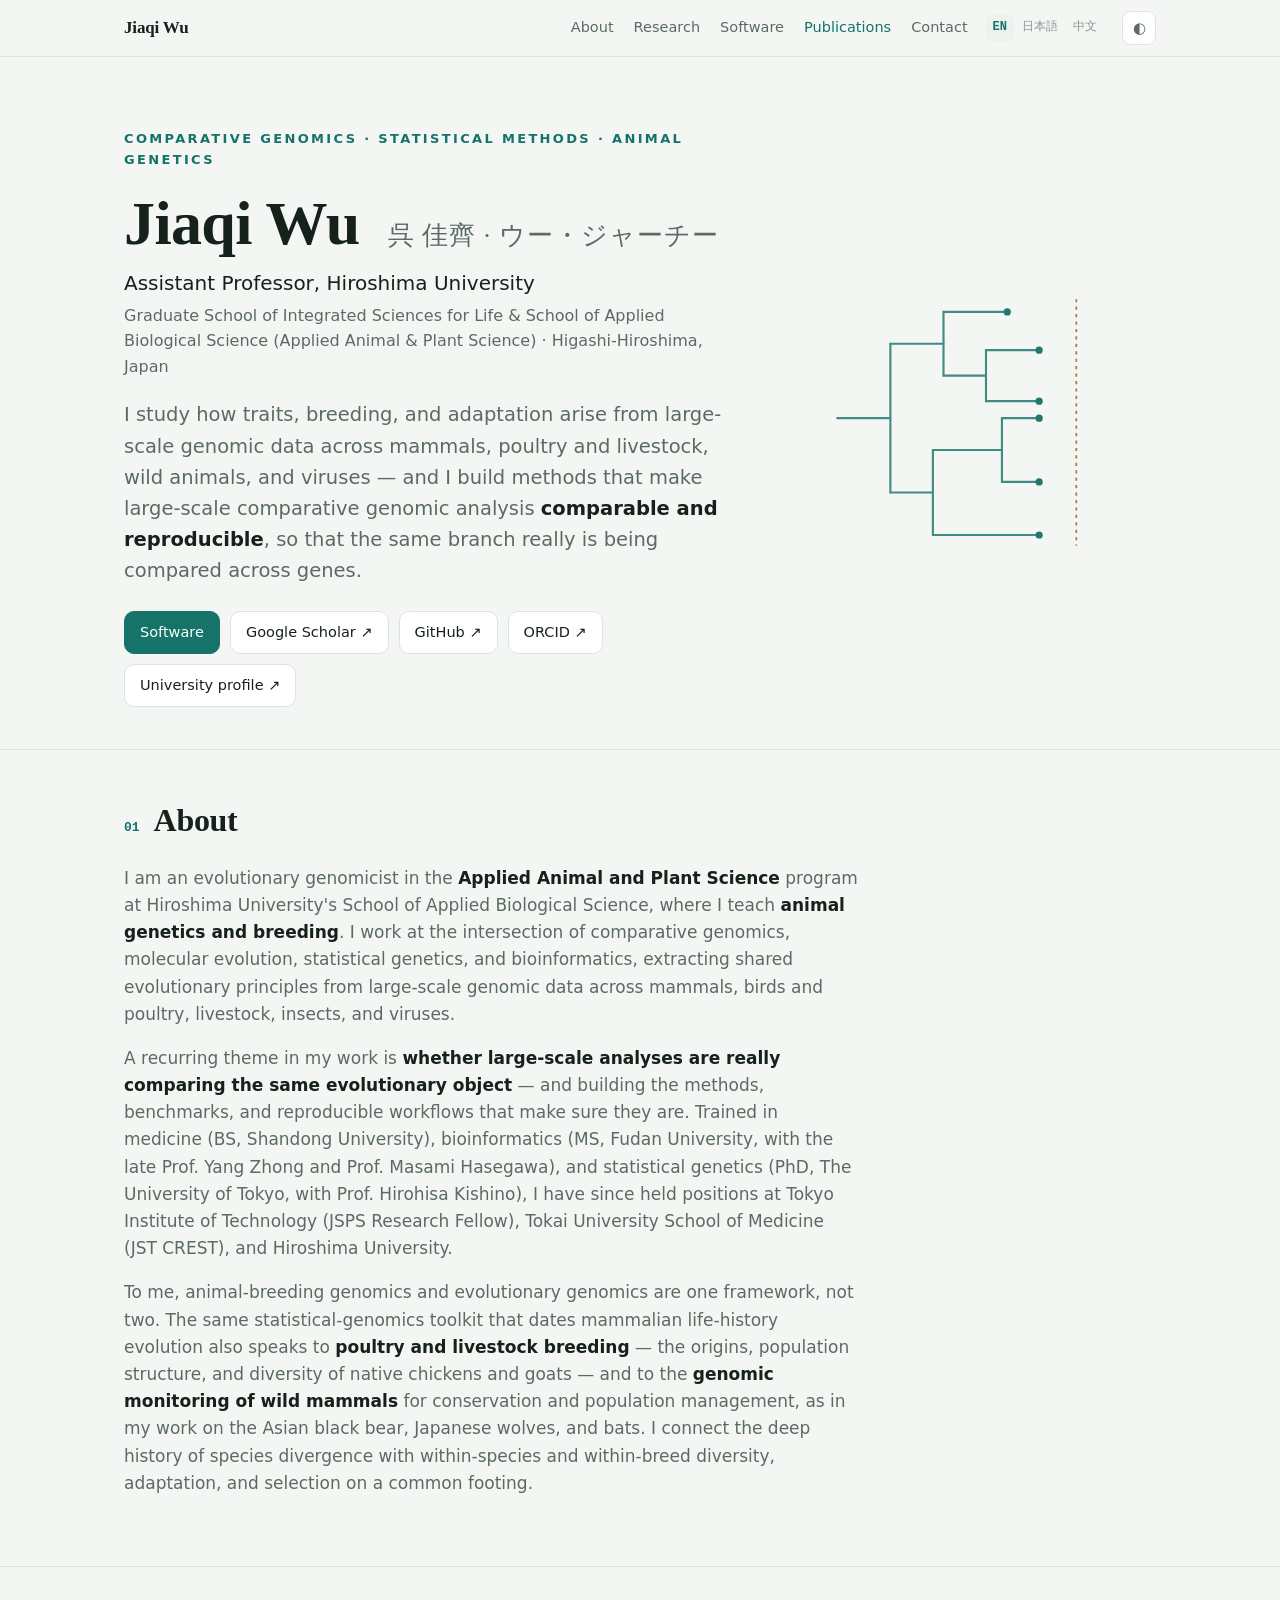
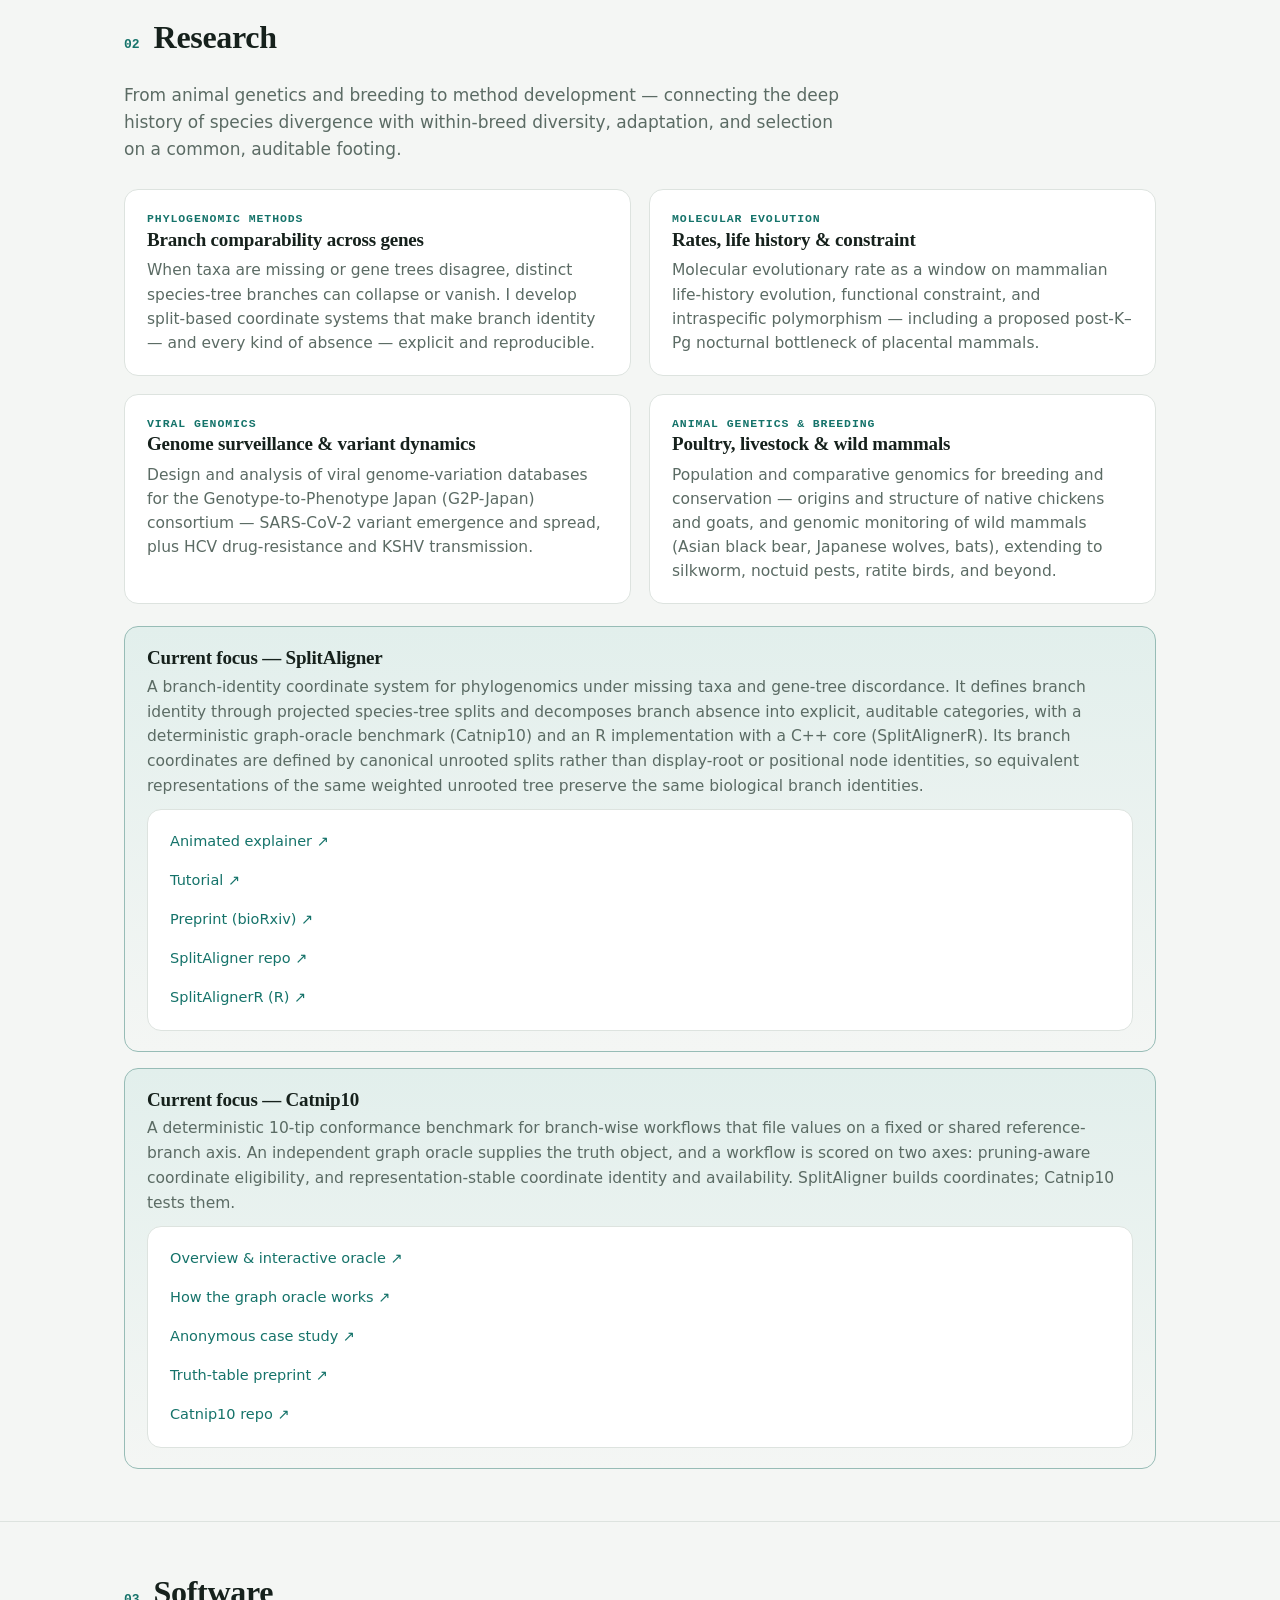
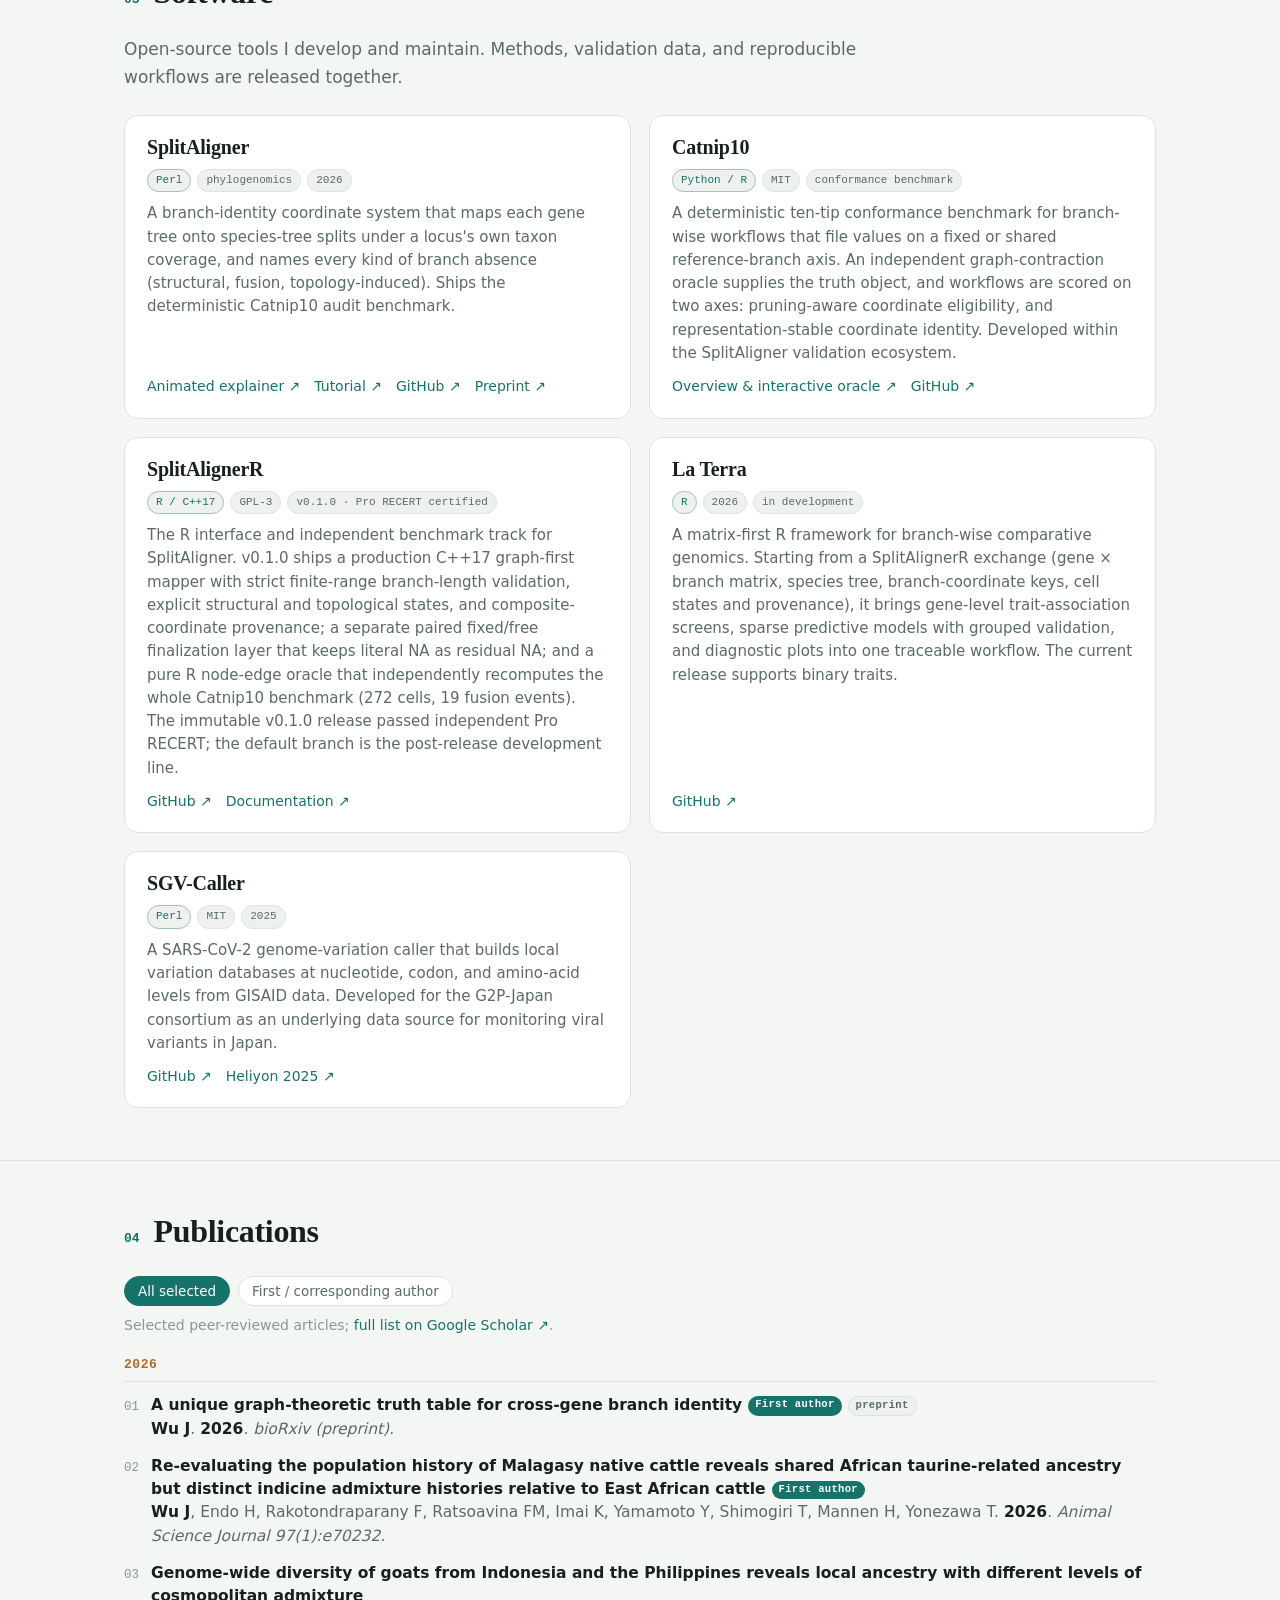
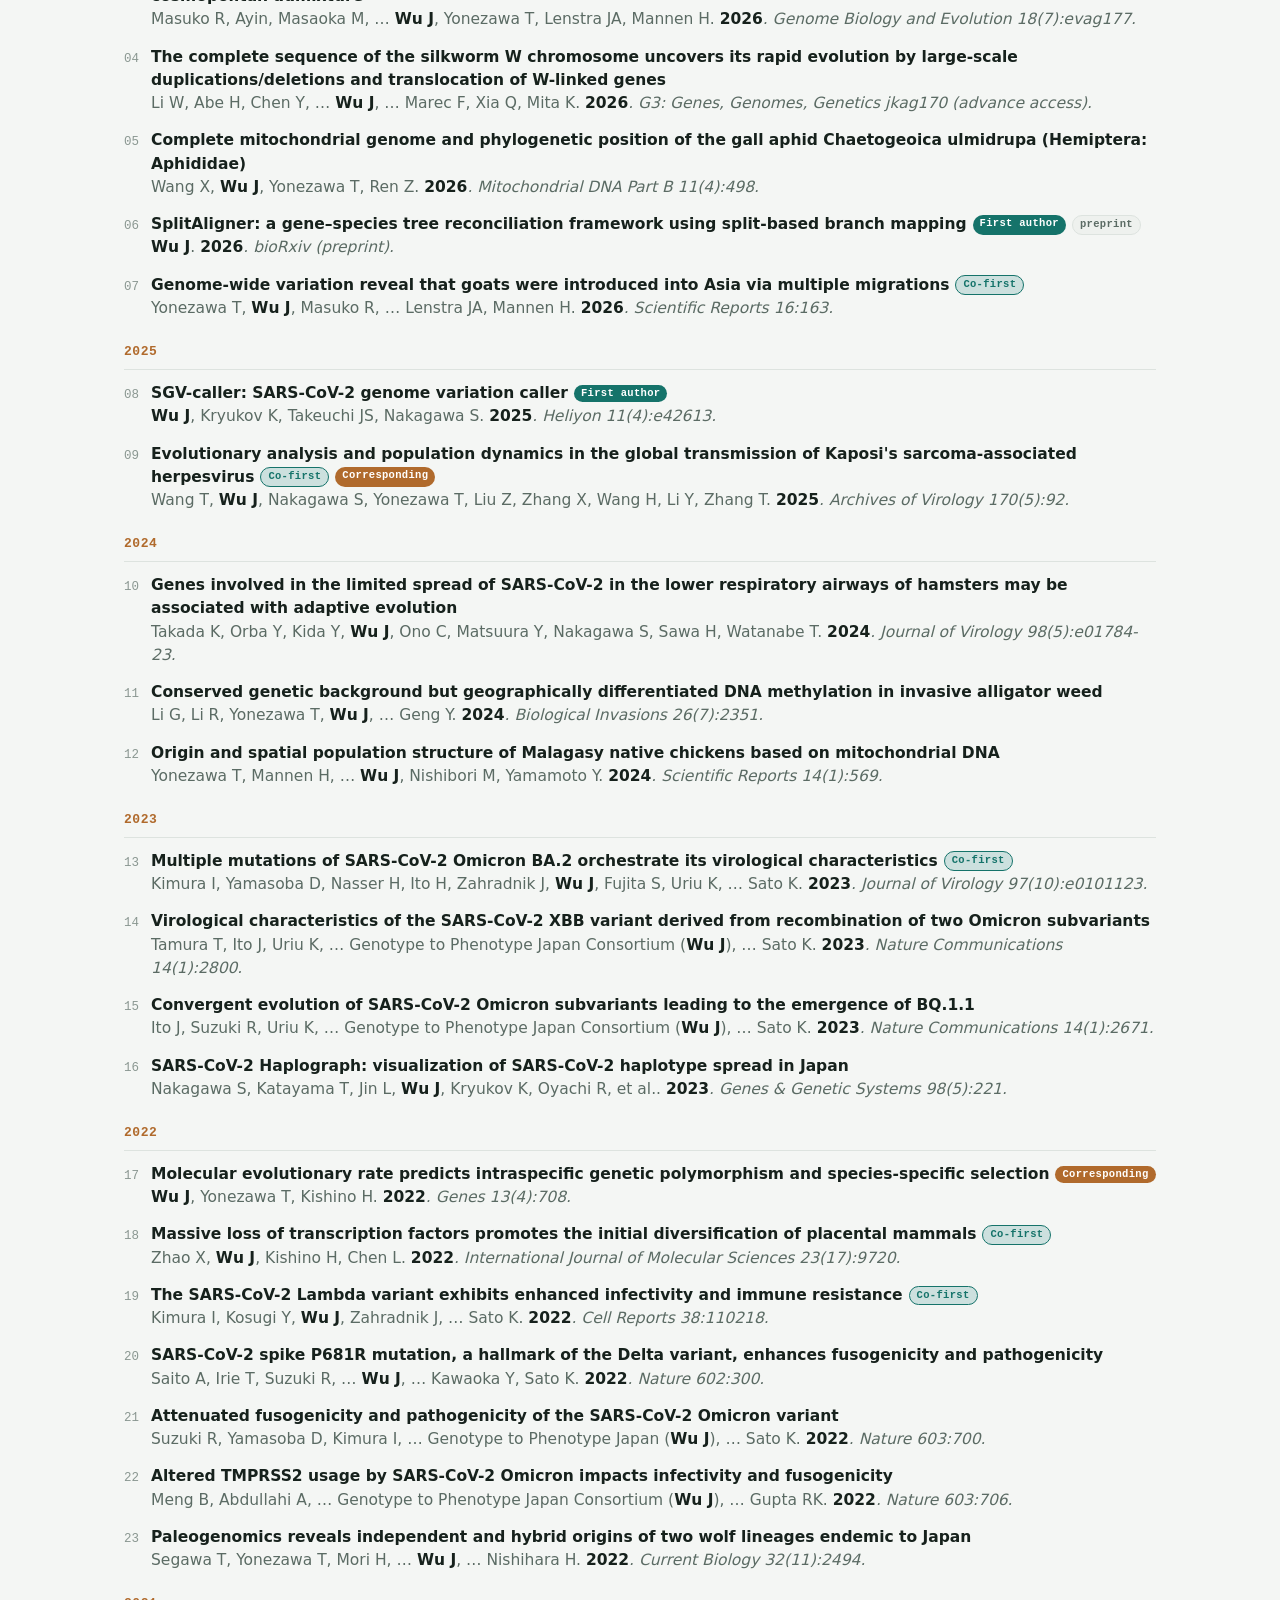
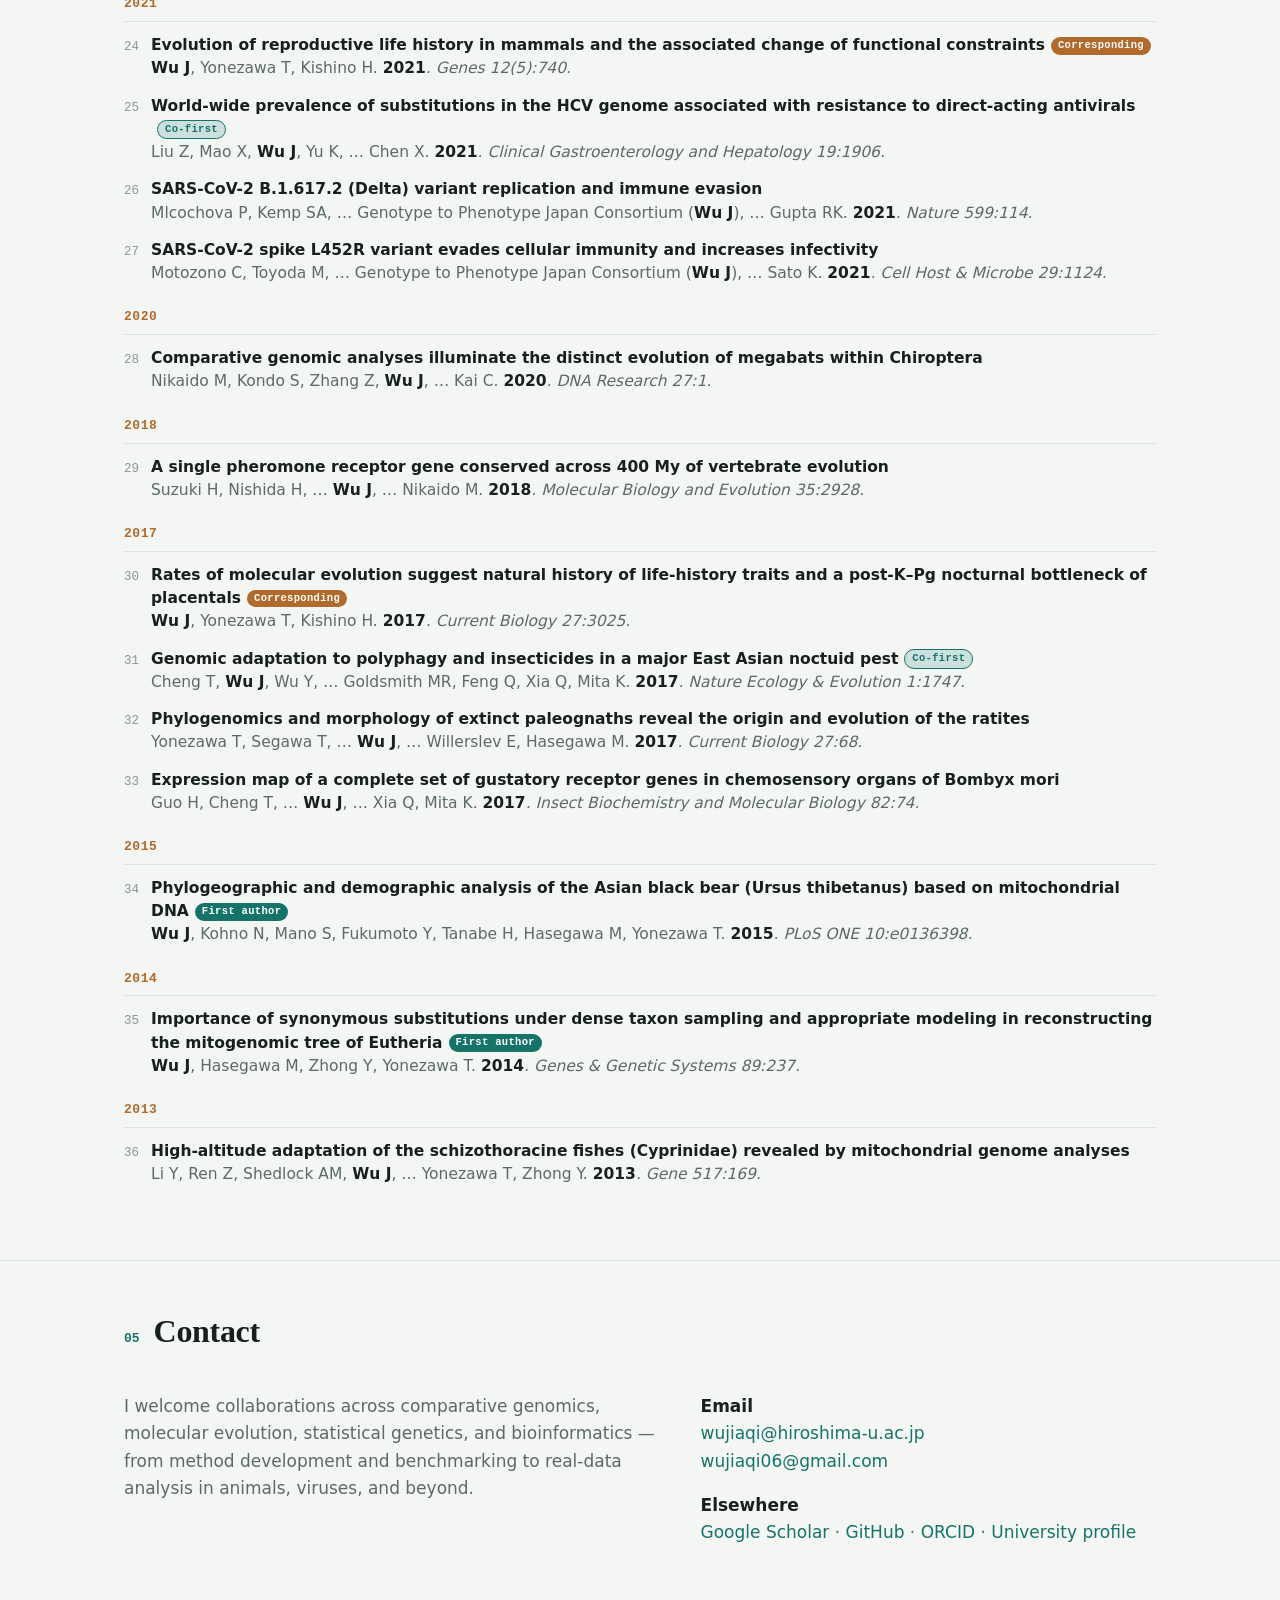
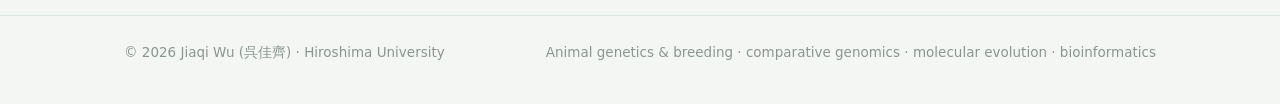
==== commit f2be7fa2: "Align SplitAlignerR descriptions with v0.1.0 (C++17 graph-first mapper, paired finalization, pure-R " ====
--- a/index.html
+++ b/index.html
@@ -284,7 +284,7 @@
 
       <div class="focus">
         <h3>Current focus — SplitAligner</h3>
-        <p>A branch-identity coordinate system for phylogenomics under missing taxa and gene-tree discordance. It defines branch identity through projected species-tree splits and decomposes branch absence into explicit, auditable categories, with a deterministic graph-oracle benchmark (Catnip10) and an R reference implementation in progress. Its branch coordinates are defined by canonical unrooted splits rather than display-root or positional node identities, so equivalent representations of the same weighted unrooted tree preserve the same biological branch identities.</p>
+        <p>A branch-identity coordinate system for phylogenomics under missing taxa and gene-tree discordance. It defines branch identity through projected species-tree splits and decomposes branch absence into explicit, auditable categories, with a deterministic graph-oracle benchmark (Catnip10) and an R implementation with a C++ core (SplitAlignerR). Its branch coordinates are defined by canonical unrooted splits rather than display-root or positional node identities, so equivalent representations of the same weighted unrooted tree preserve the same biological branch identities.</p>
         <div class="sw links" style="display:flex; gap:16px; flex-wrap:wrap; font-size:14.5px">
           <a href="splitaligner/SplitAligner_explainer.html" target="_blank" rel="noopener">Animated explainer ↗</a>
           <a href="splitaligner/SplitAligner_tutorial.html" target="_blank" rel="noopener">Tutorial ↗</a>
@@ -338,10 +338,11 @@
 
         <div class="sw">
           <h3>SplitAlignerR</h3>
-          <div class="meta"><span class="pill lang">R</span><span class="pill">GPL-3</span><span class="pill">in development</span></div>
-          <p>The R reference-implementation track for SplitAligner. The current seed release ships the Catnip10 graph-oracle benchmark as audit-ready, documented package data with validation helpers; the empirical split-mapping engine is in active development.</p>
+          <div class="meta"><span class="pill lang">R / C++17</span><span class="pill">GPL-3</span><span class="pill">v0.1.0 · Pro RECERT certified</span></div>
+          <p>The R interface and independent benchmark track for SplitAligner. v0.1.0 ships a production C++17 graph-first mapper with strict finite-range branch-length validation, explicit structural and topological states, and composite-coordinate provenance; a separate paired fixed/free finalization layer that keeps literal NA as residual NA; and a pure R node-edge oracle that independently recomputes the whole Catnip10 benchmark (272 cells, 19 fusion events). The immutable v0.1.0 release passed independent Pro RECERT; the default branch is the post-release development line.</p>
           <div class="links">
             <a href="https://github.com/wujiaqi06/SplitAlignerR" target="_blank" rel="noopener">GitHub ↗</a>
+            <a href="https://wujiaqi06.github.io/SplitAlignerR/" target="_blank" rel="noopener">Documentation ↗</a>
           </div>
         </div>
 
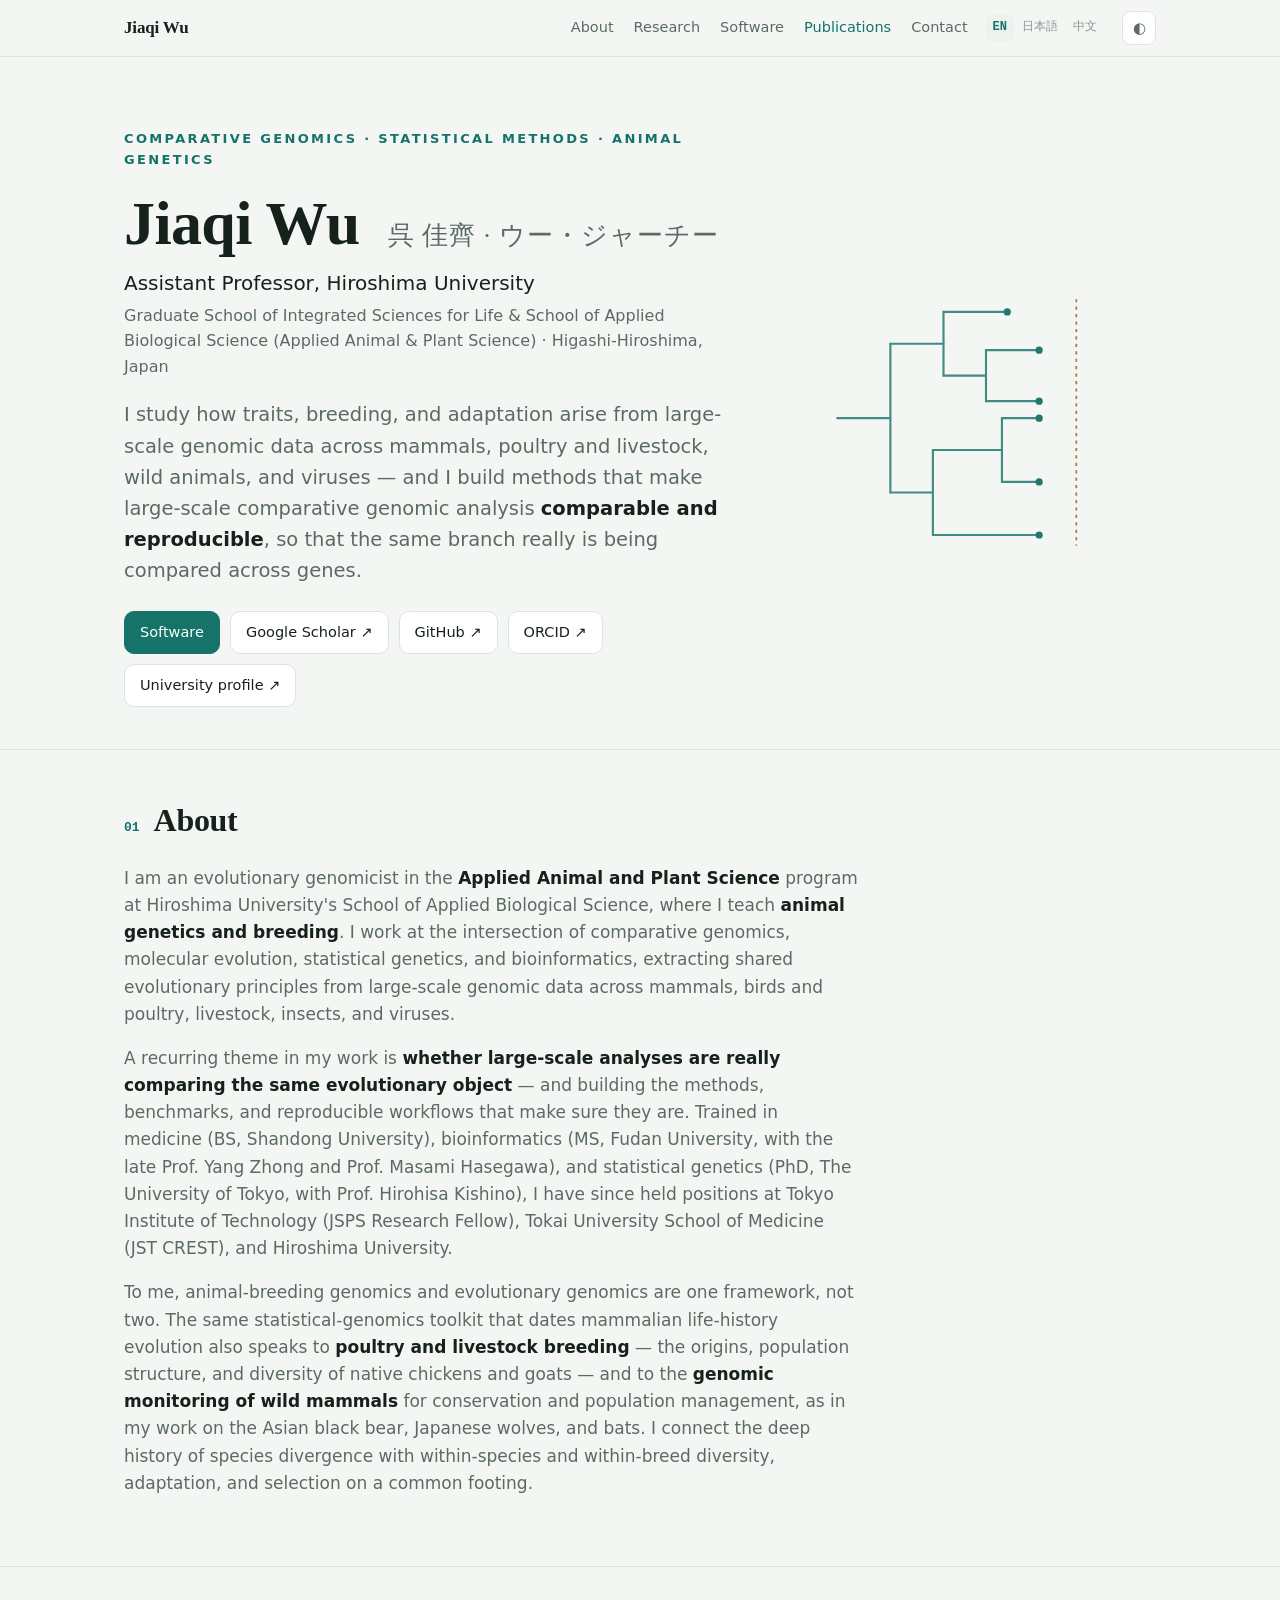
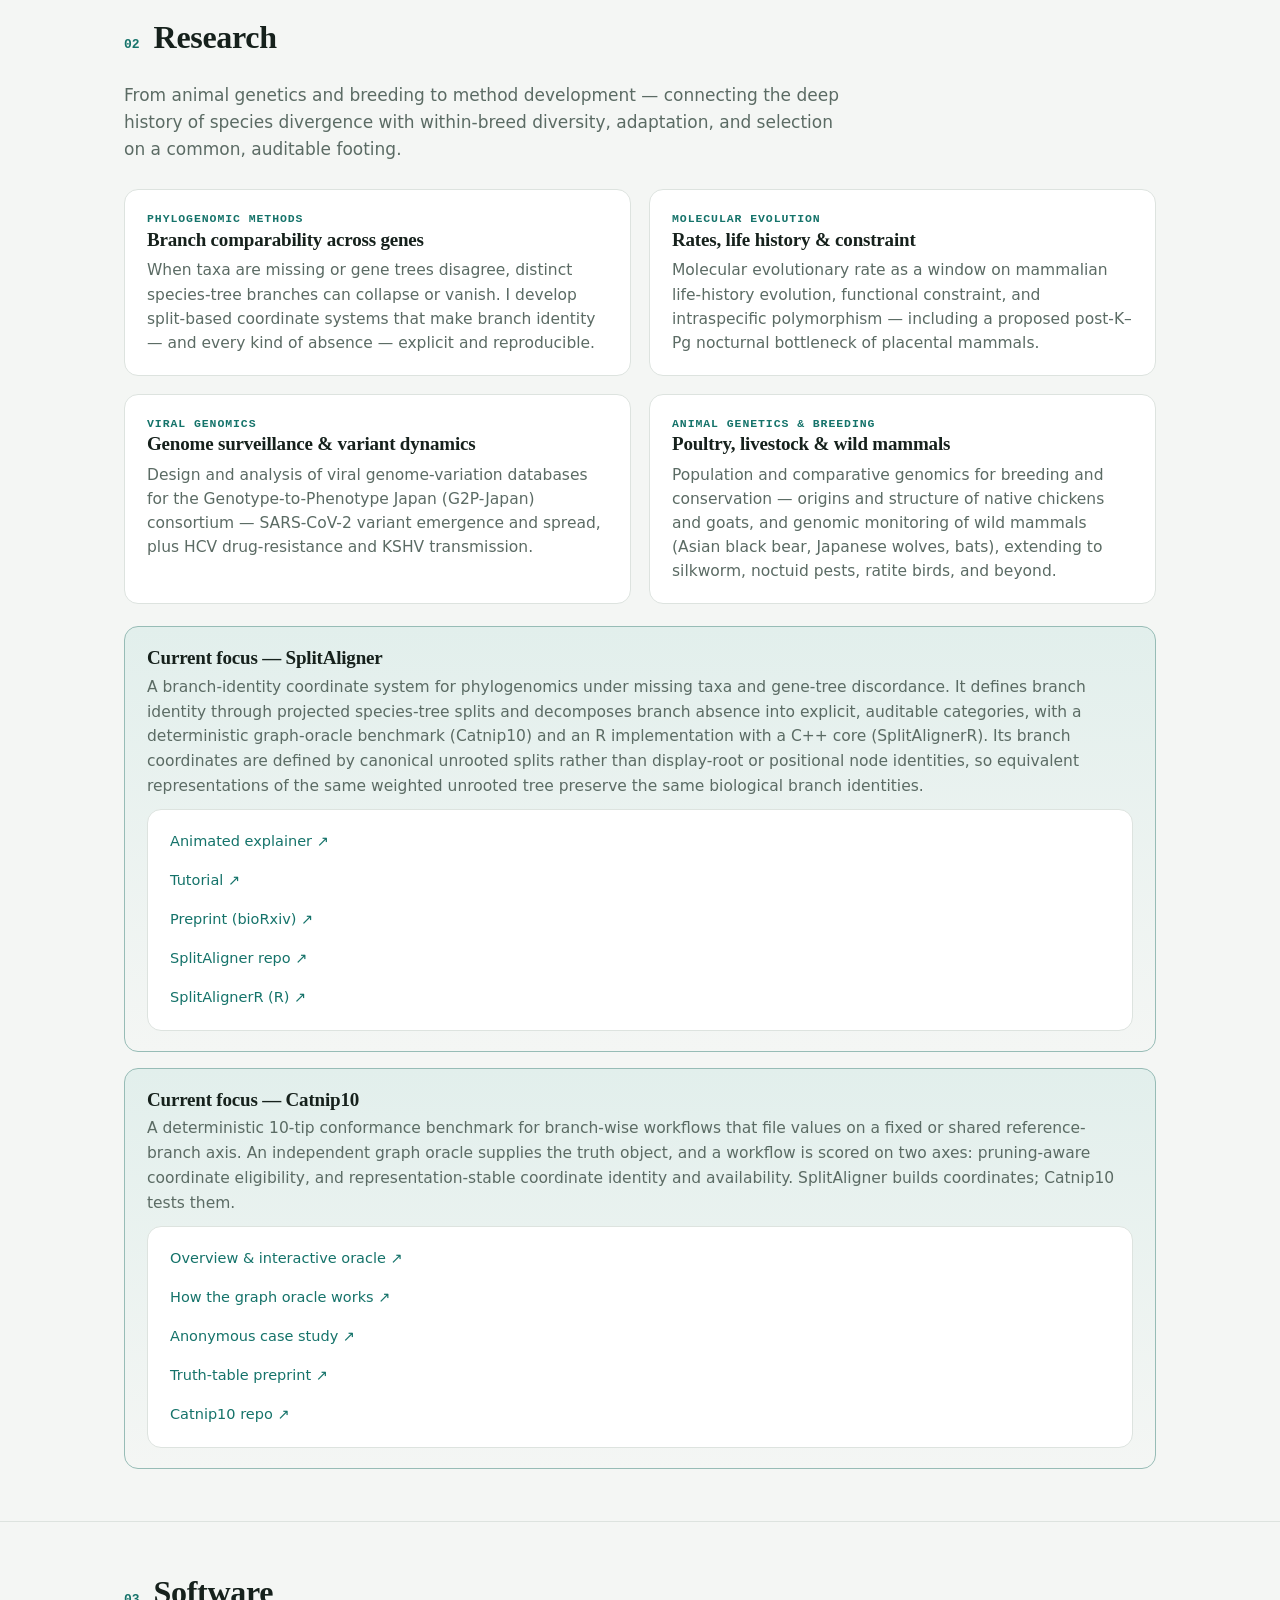
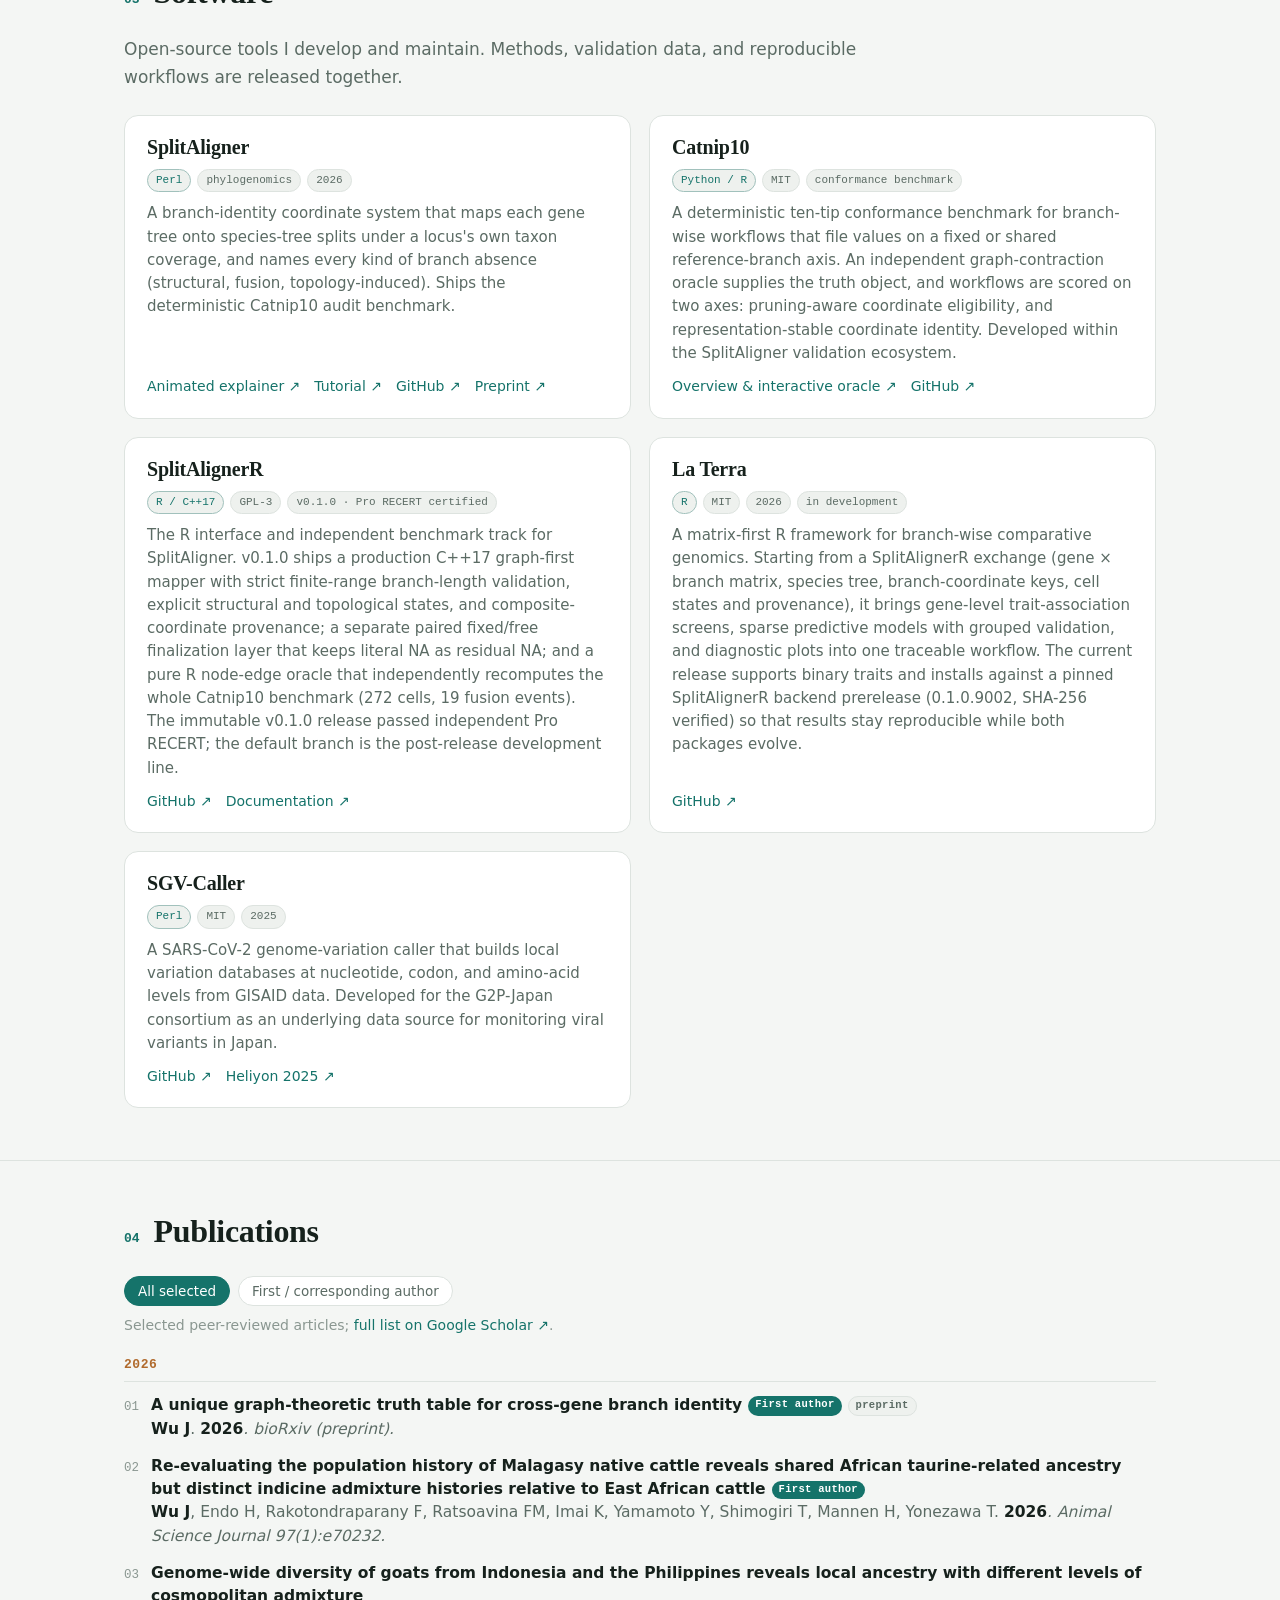
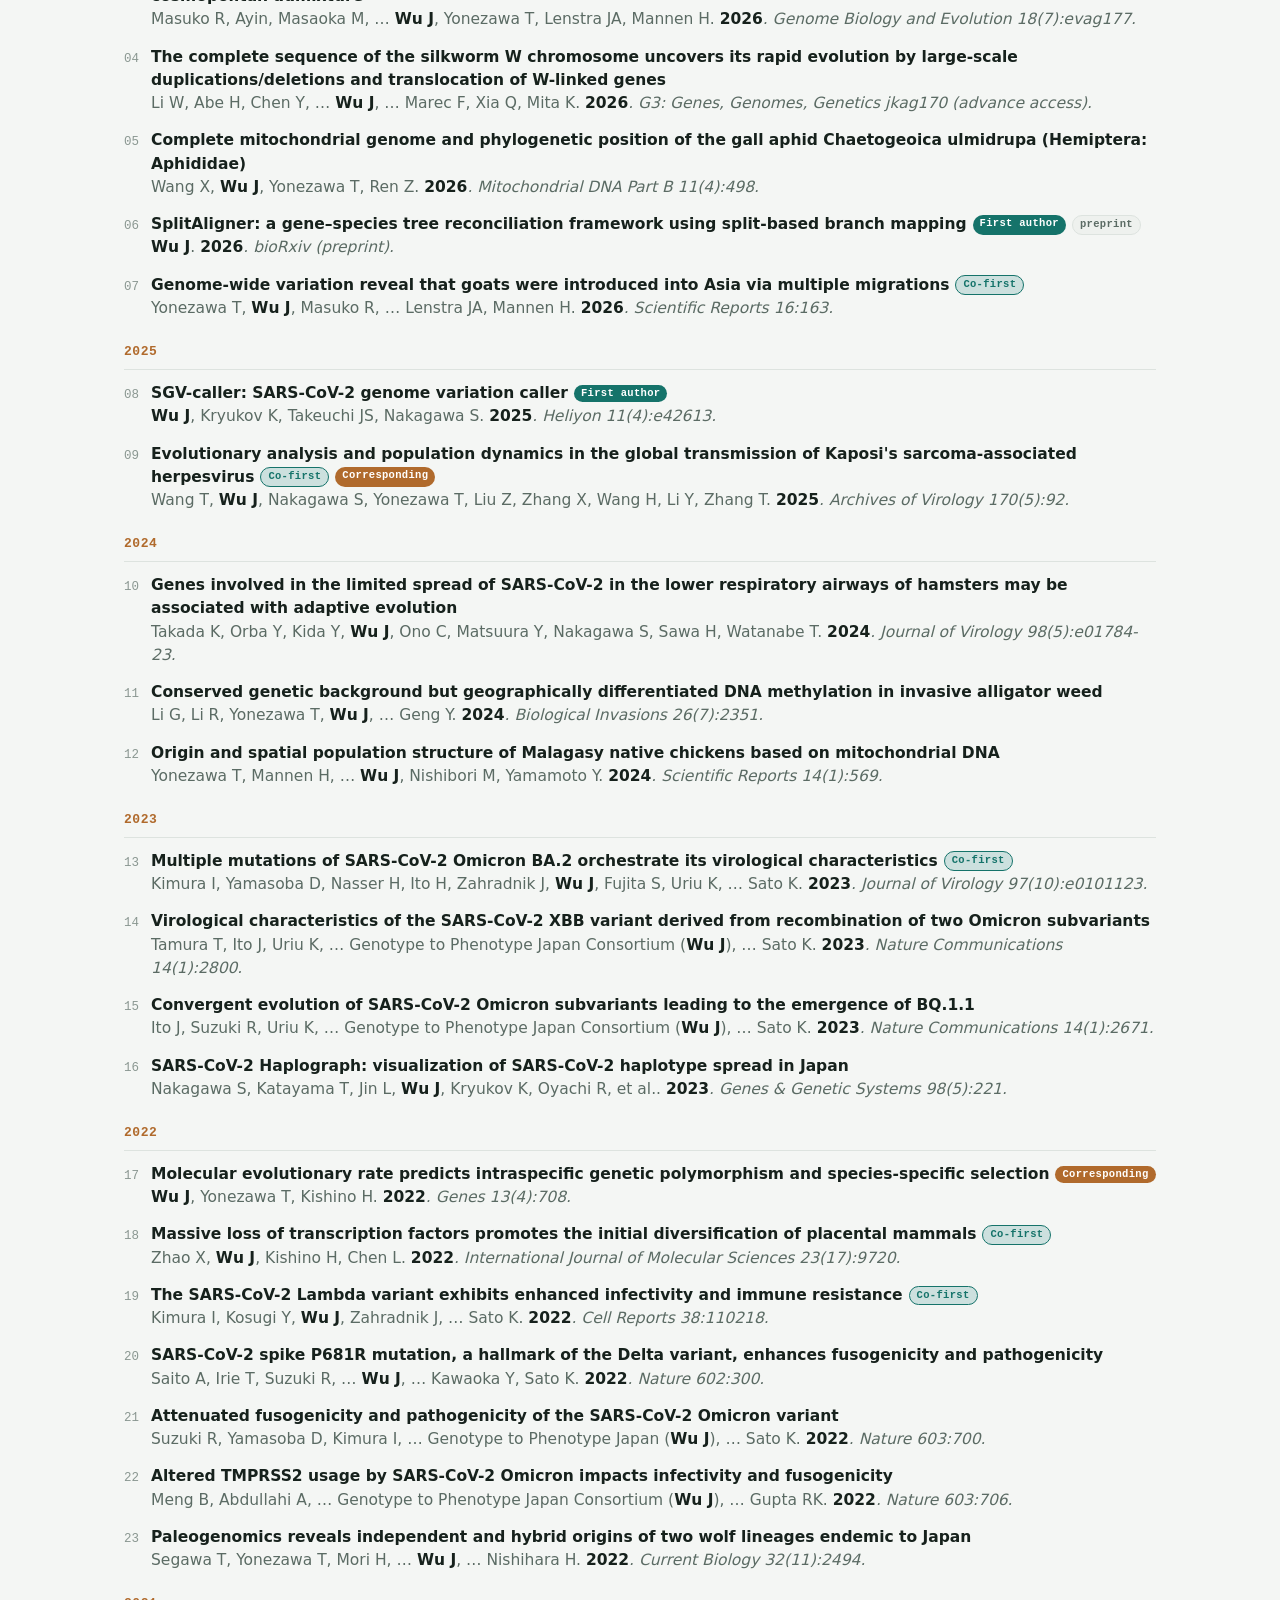
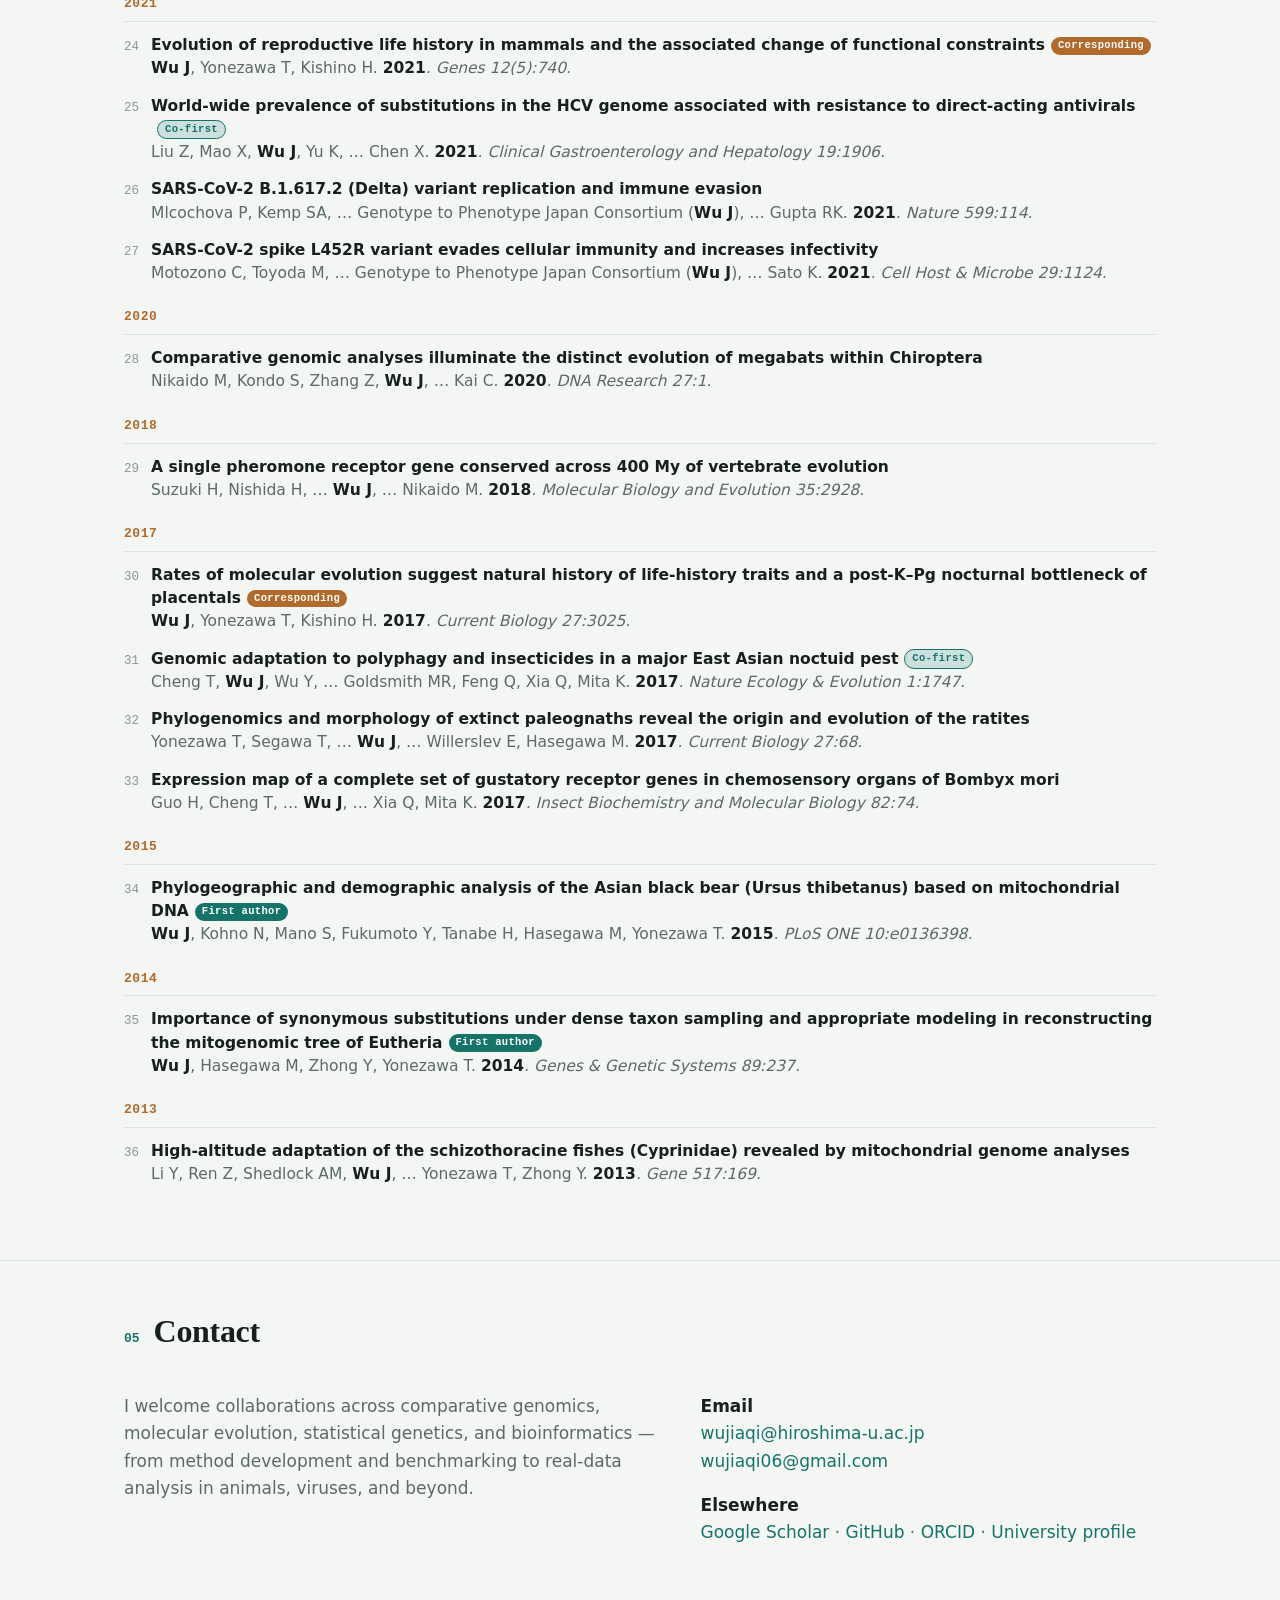
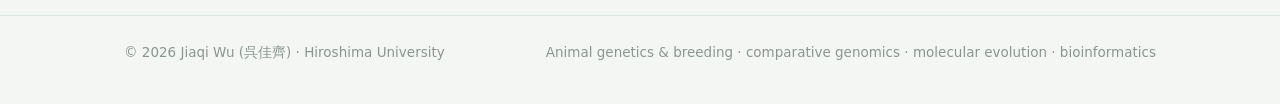
==== commit c367039c: "La Terra card: MIT pill; note pinned, SHA-verified SplitAlignerR backend prerelease (EN/ZH/JA)" ====
--- a/index.html
+++ b/index.html
@@ -348,8 +348,8 @@
 
         <div class="sw">
           <h3>La Terra</h3>
-          <div class="meta"><span class="pill lang">R</span><span class="pill">2026</span><span class="pill">in development</span></div>
-          <p>A matrix-first R framework for branch-wise comparative genomics. Starting from a SplitAlignerR exchange (gene × branch matrix, species tree, branch-coordinate keys, cell states and provenance), it brings gene-level trait-association screens, sparse predictive models with grouped validation, and diagnostic plots into one traceable workflow. The current release supports binary traits.</p>
+          <div class="meta"><span class="pill lang">R</span><span class="pill">MIT</span><span class="pill">2026</span><span class="pill">in development</span></div>
+          <p>A matrix-first R framework for branch-wise comparative genomics. Starting from a SplitAlignerR exchange (gene × branch matrix, species tree, branch-coordinate keys, cell states and provenance), it brings gene-level trait-association screens, sparse predictive models with grouped validation, and diagnostic plots into one traceable workflow. The current release supports binary traits and installs against a pinned SplitAlignerR backend prerelease (0.1.0.9002, SHA-256 verified) so that results stay reproducible while both packages evolve.</p>
           <div class="links">
             <a href="https://github.com/wujiaqi06/LaTerra" target="_blank" rel="noopener">GitHub ↗</a>
           </div>
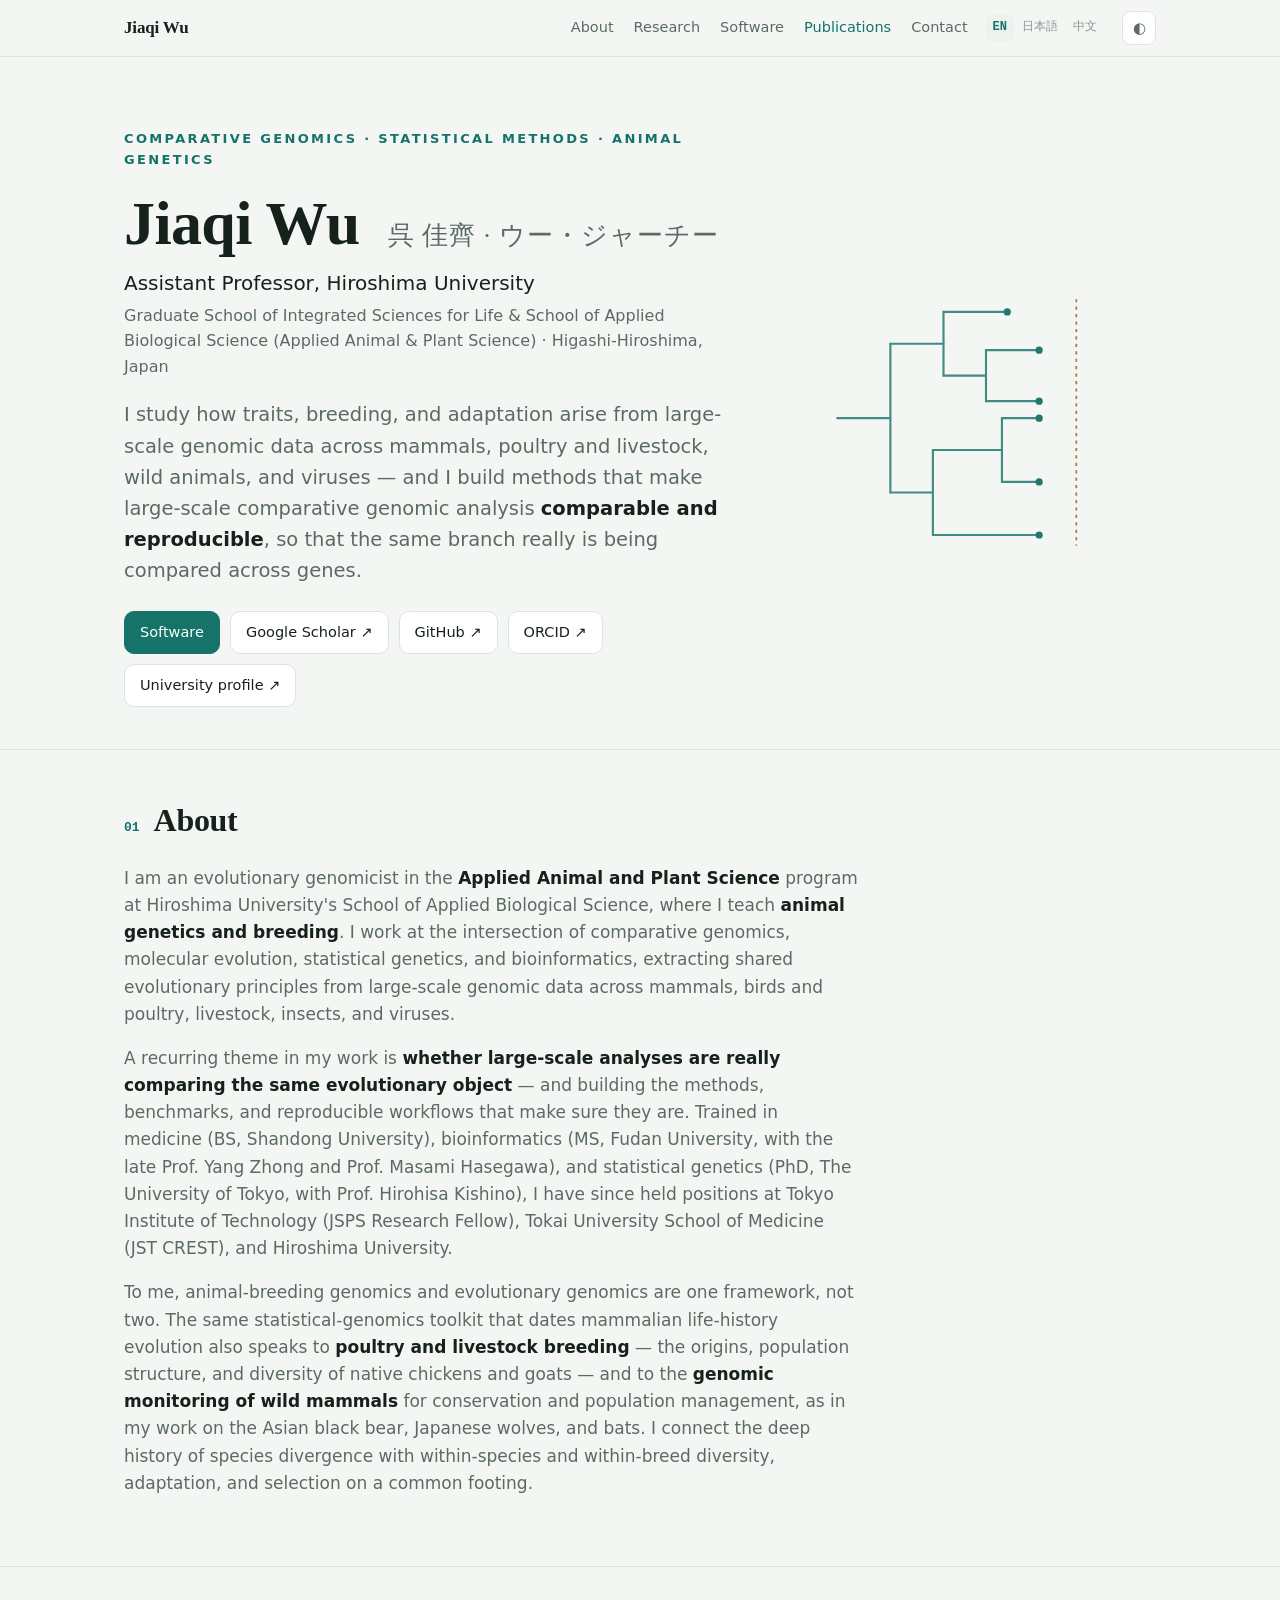
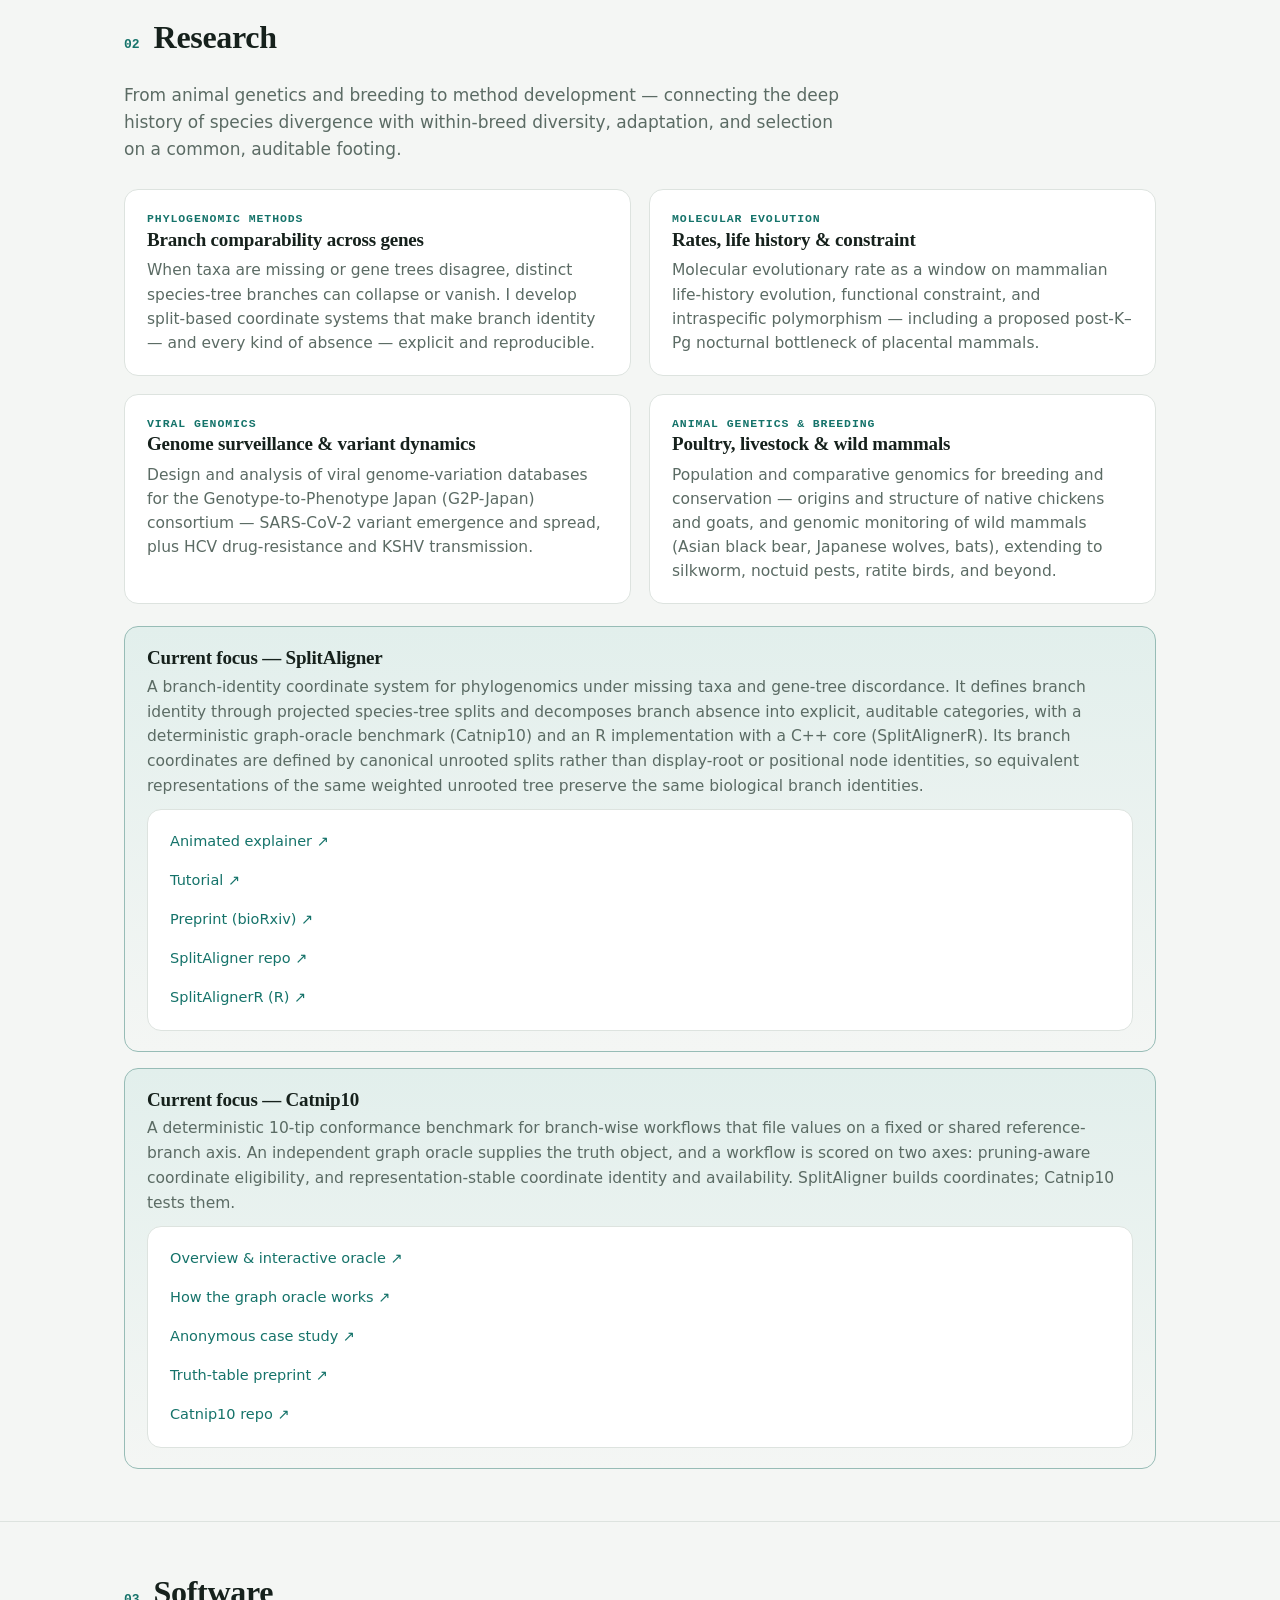
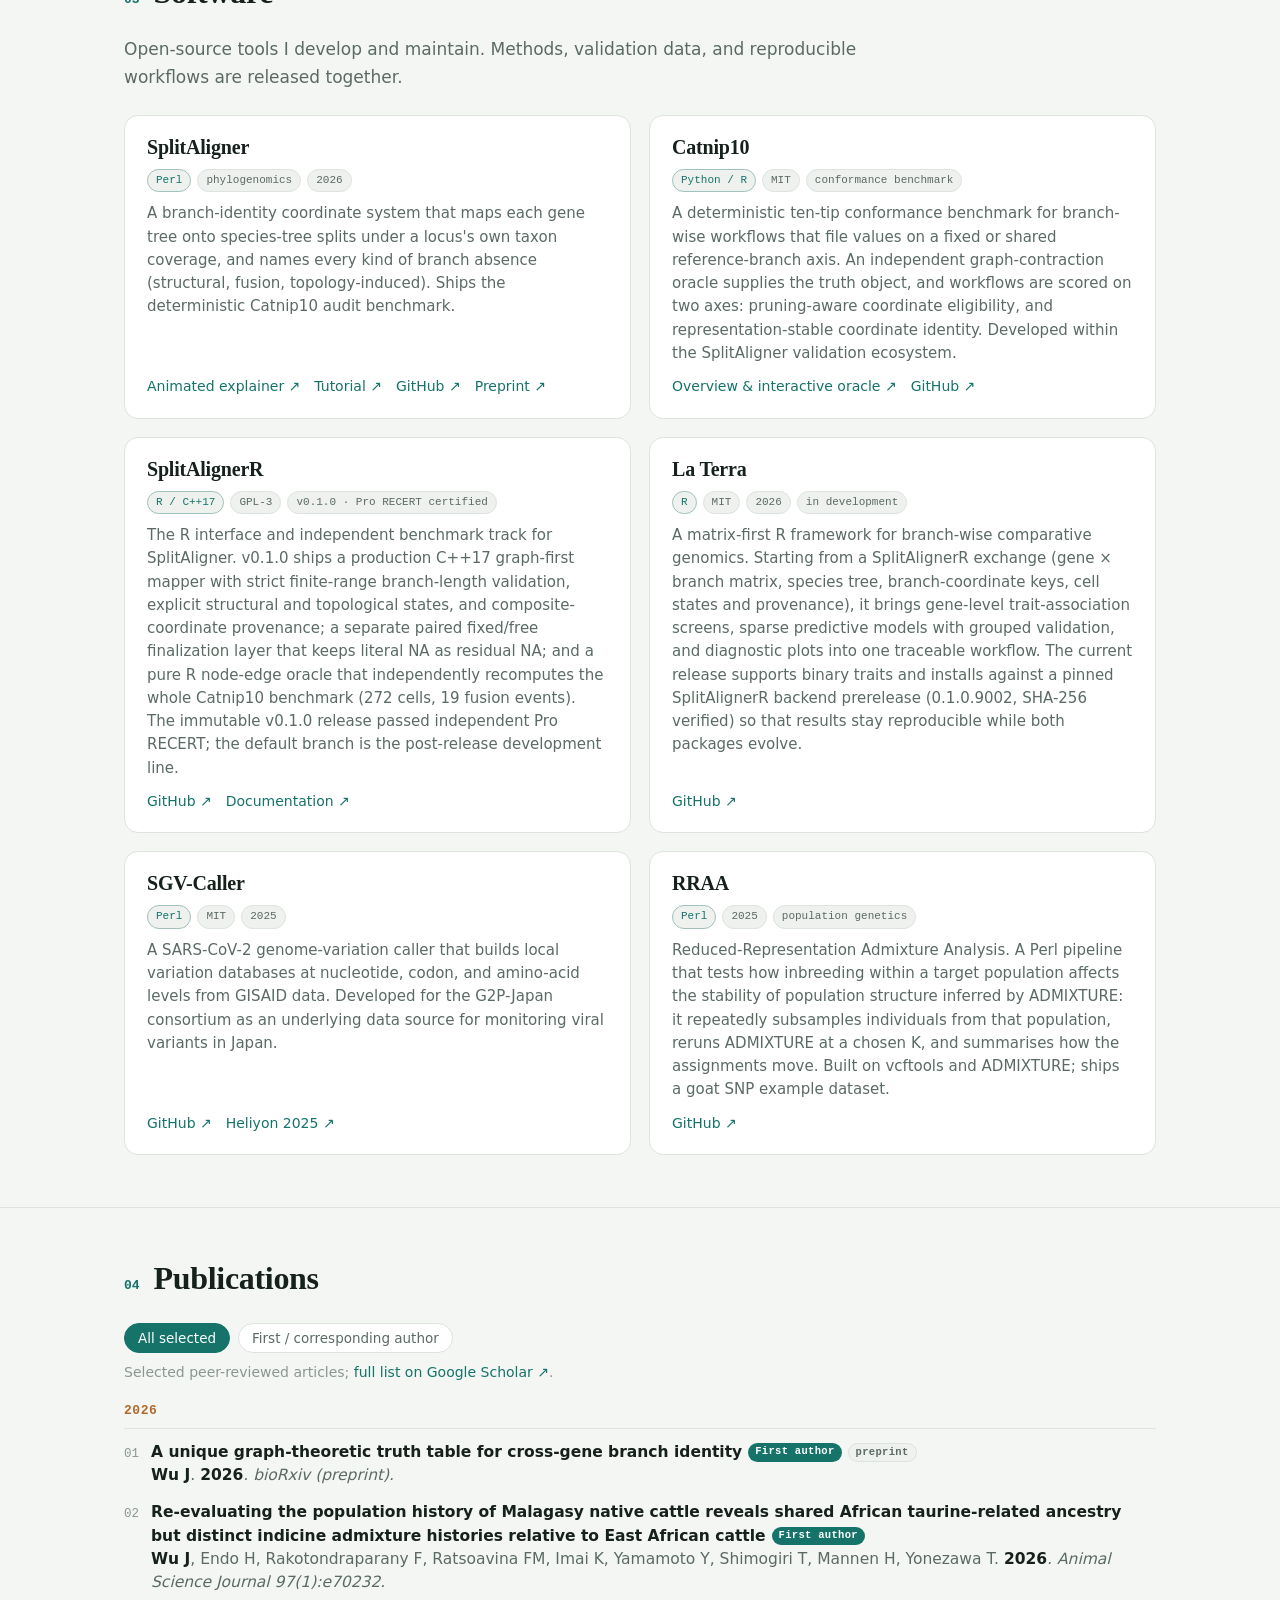
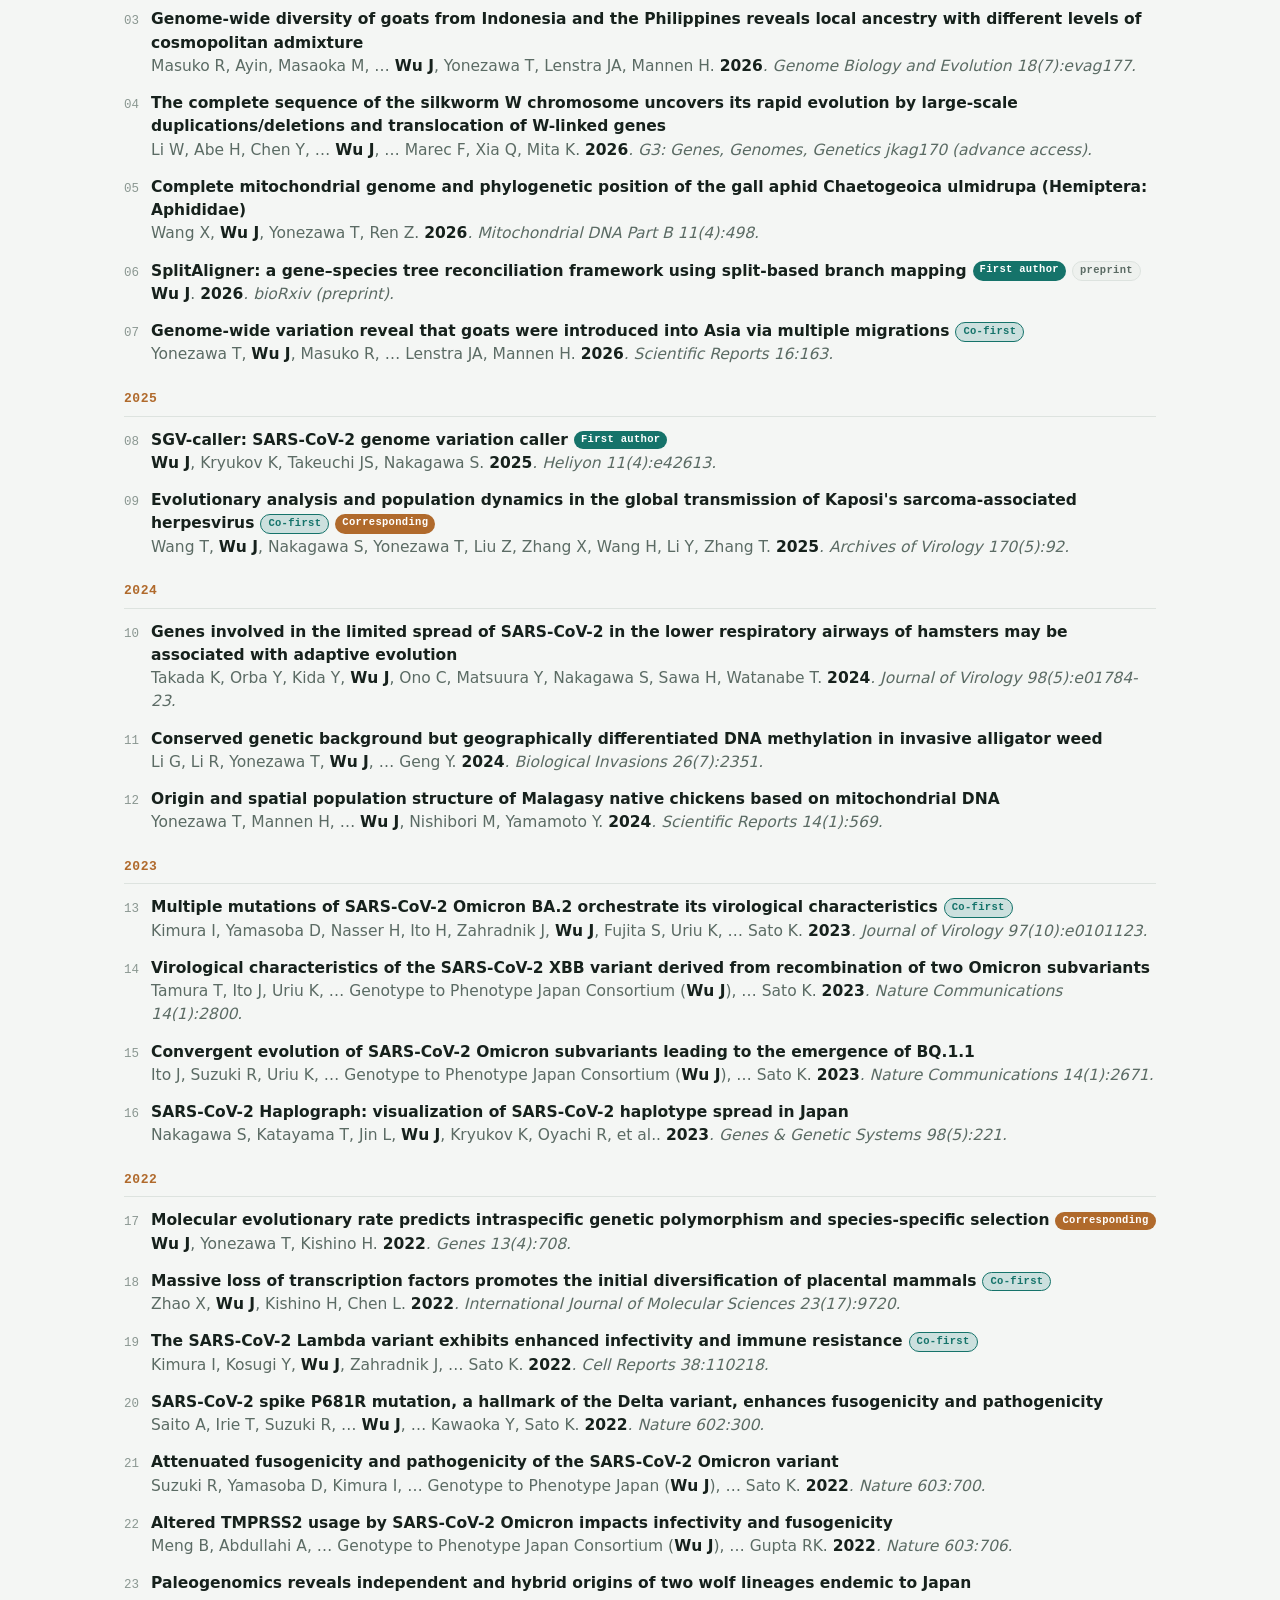
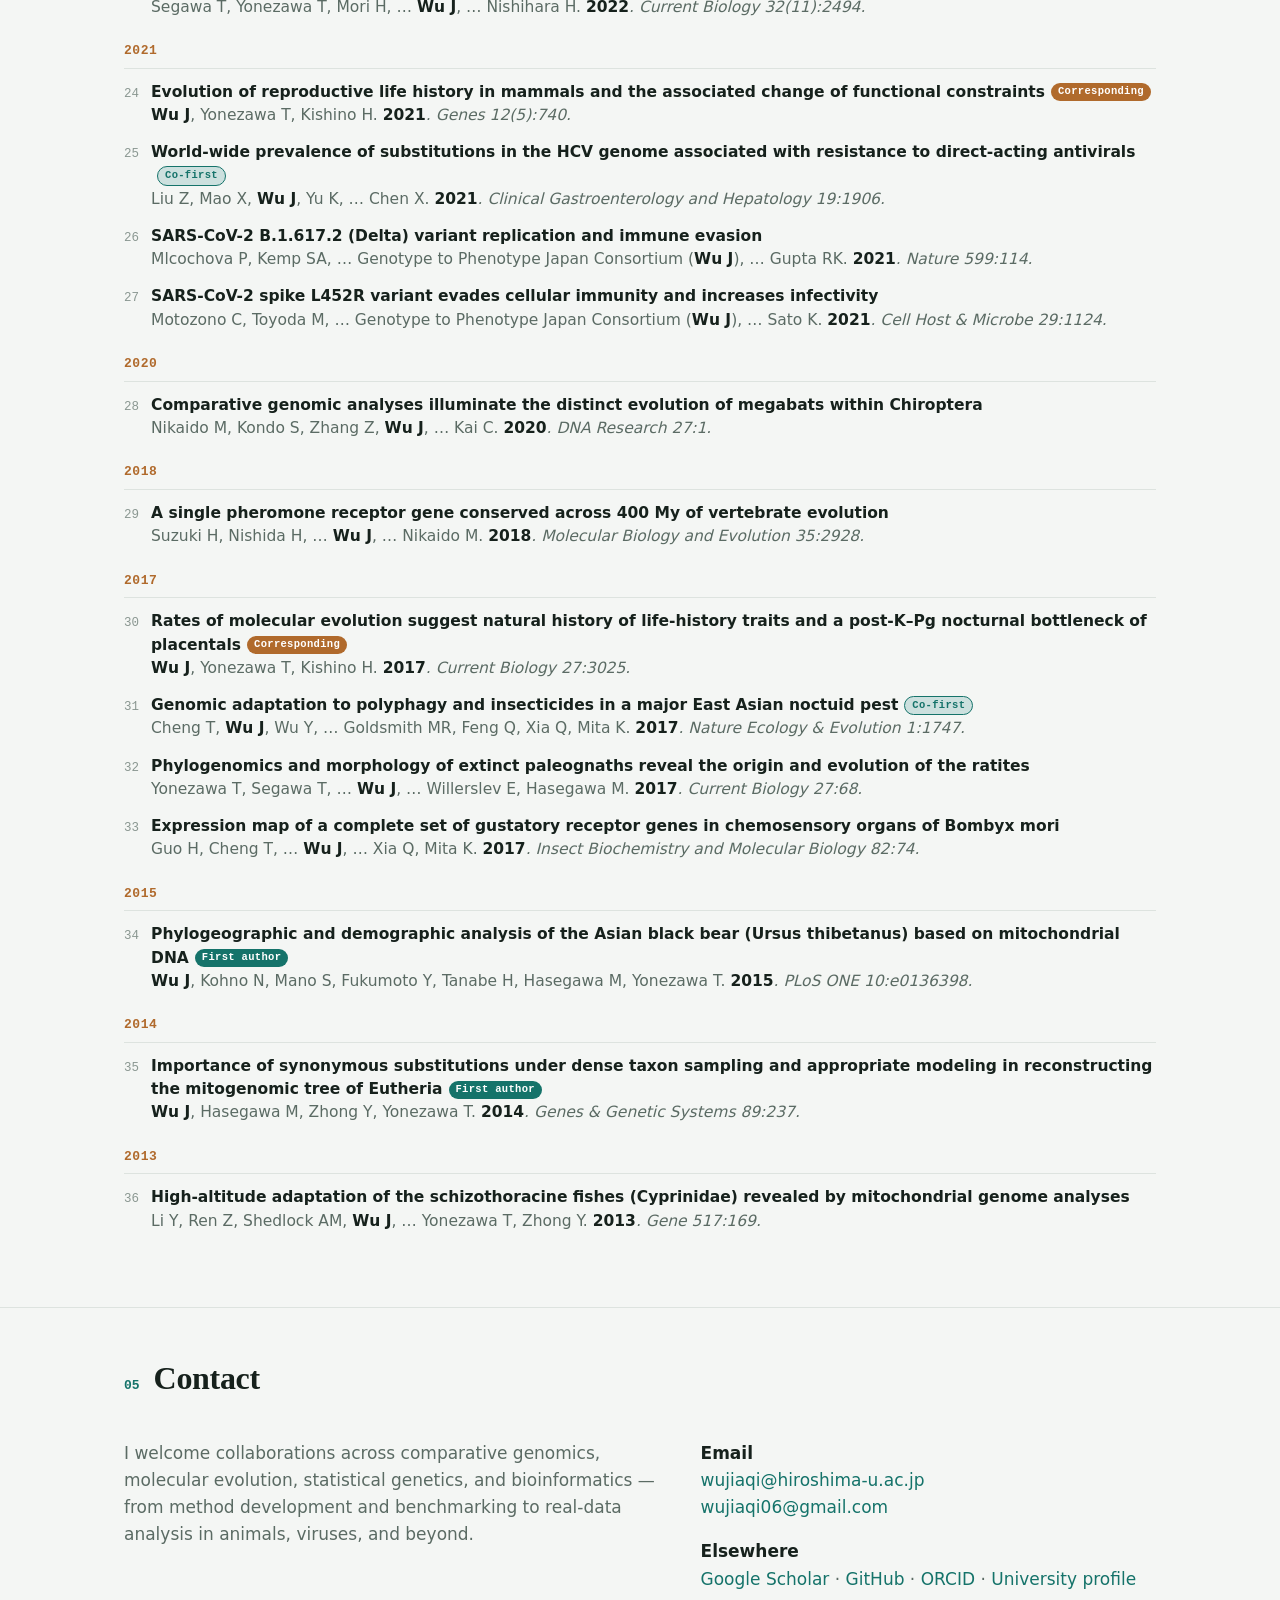
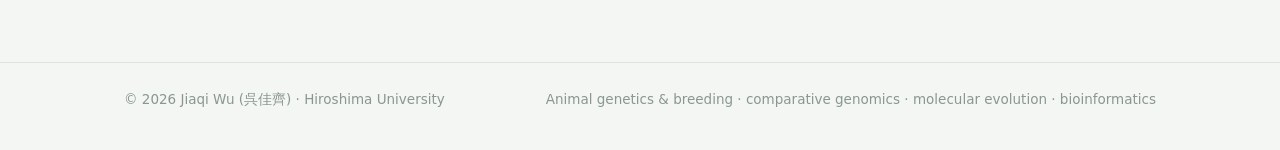
==== commit a2677910: "Software: add RRAA card after SGV-Caller (EN/ZH/JA)" ====
--- a/index.html
+++ b/index.html
@@ -365,6 +365,15 @@
           </div>
         </div>
 
+        <div class="sw">
+          <h3>RRAA</h3>
+          <div class="meta"><span class="pill lang">Perl</span><span class="pill">2025</span><span class="pill">population genetics</span></div>
+          <p>Reduced-Representation Admixture Analysis. A Perl pipeline that tests how inbreeding within a target population affects the stability of population structure inferred by ADMIXTURE: it repeatedly subsamples individuals from that population, reruns ADMIXTURE at a chosen K, and summarises how the assignments move. Built on vcftools and ADMIXTURE; ships a goat SNP example dataset.</p>
+          <div class="links">
+            <a href="https://github.com/wujiaqi06/RRAA" target="_blank" rel="noopener">GitHub ↗</a>
+          </div>
+        </div>
+
       </div>
     </div>
   </section>
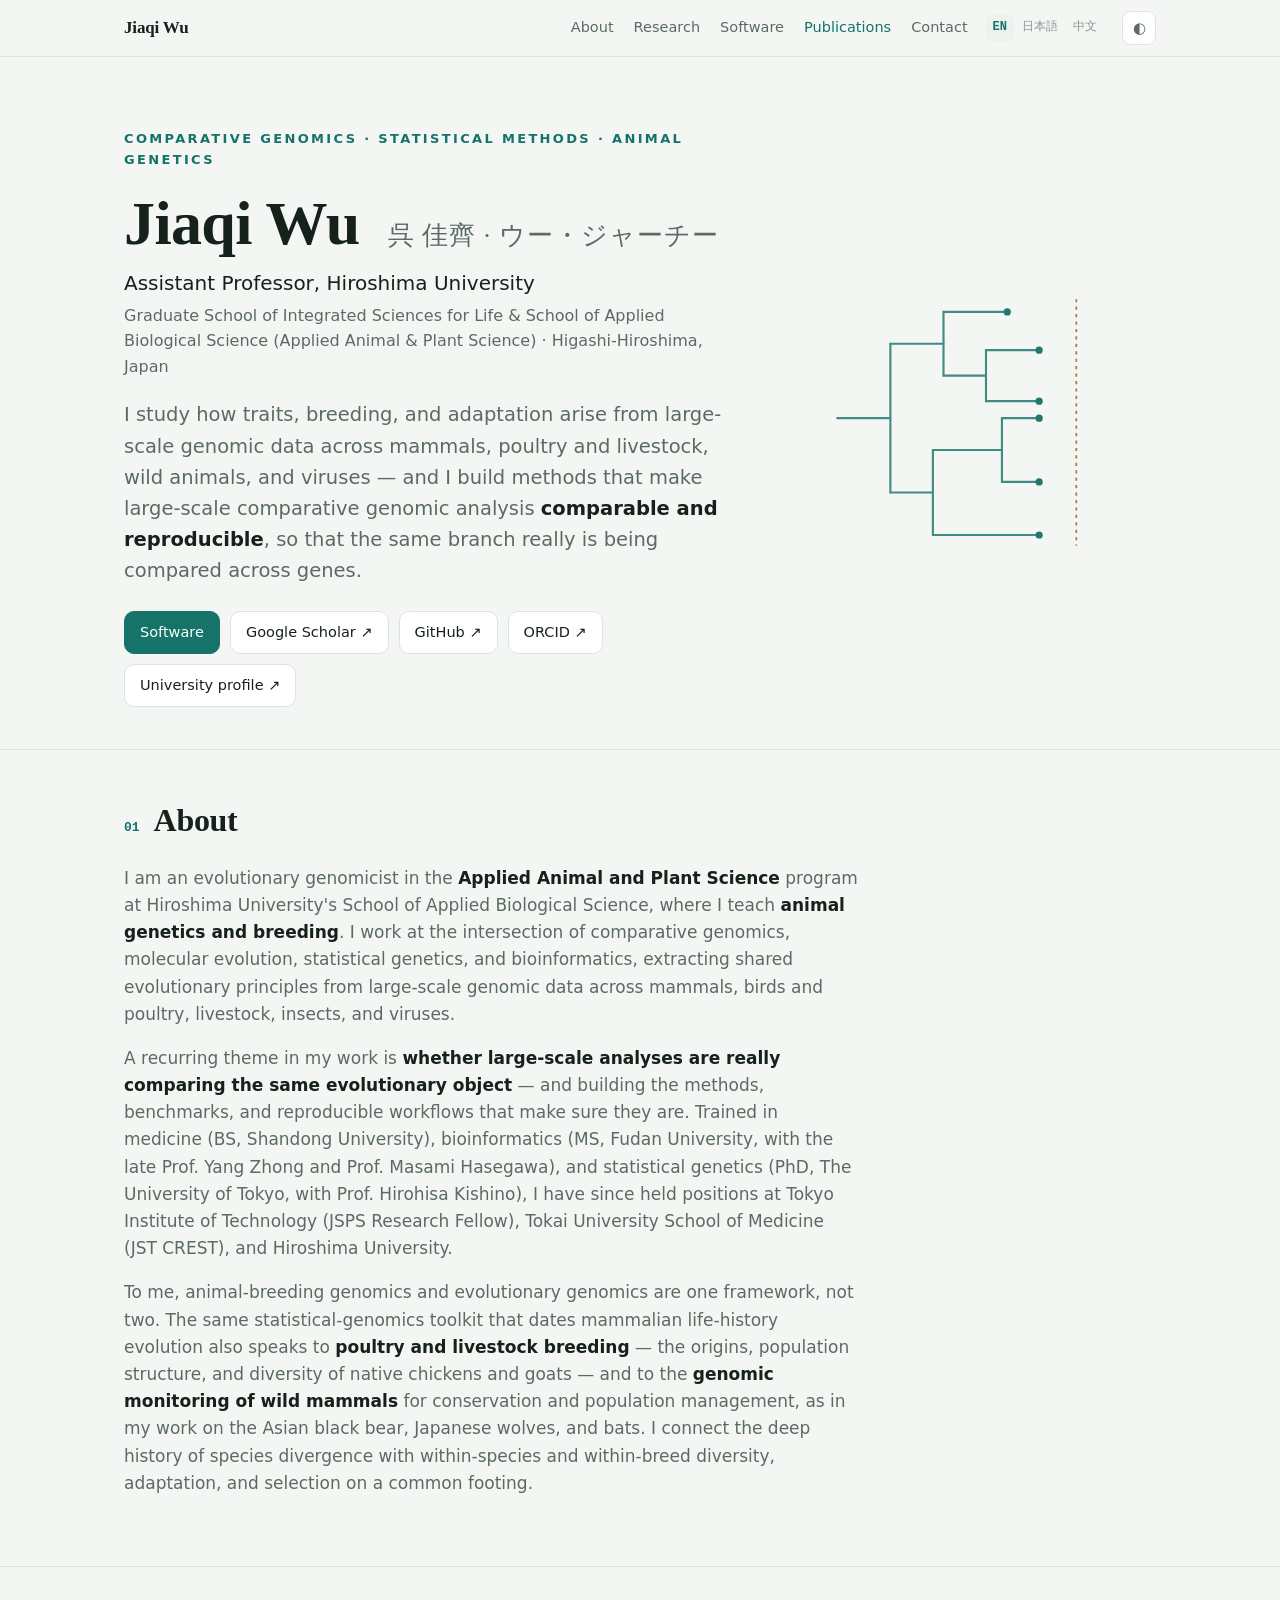
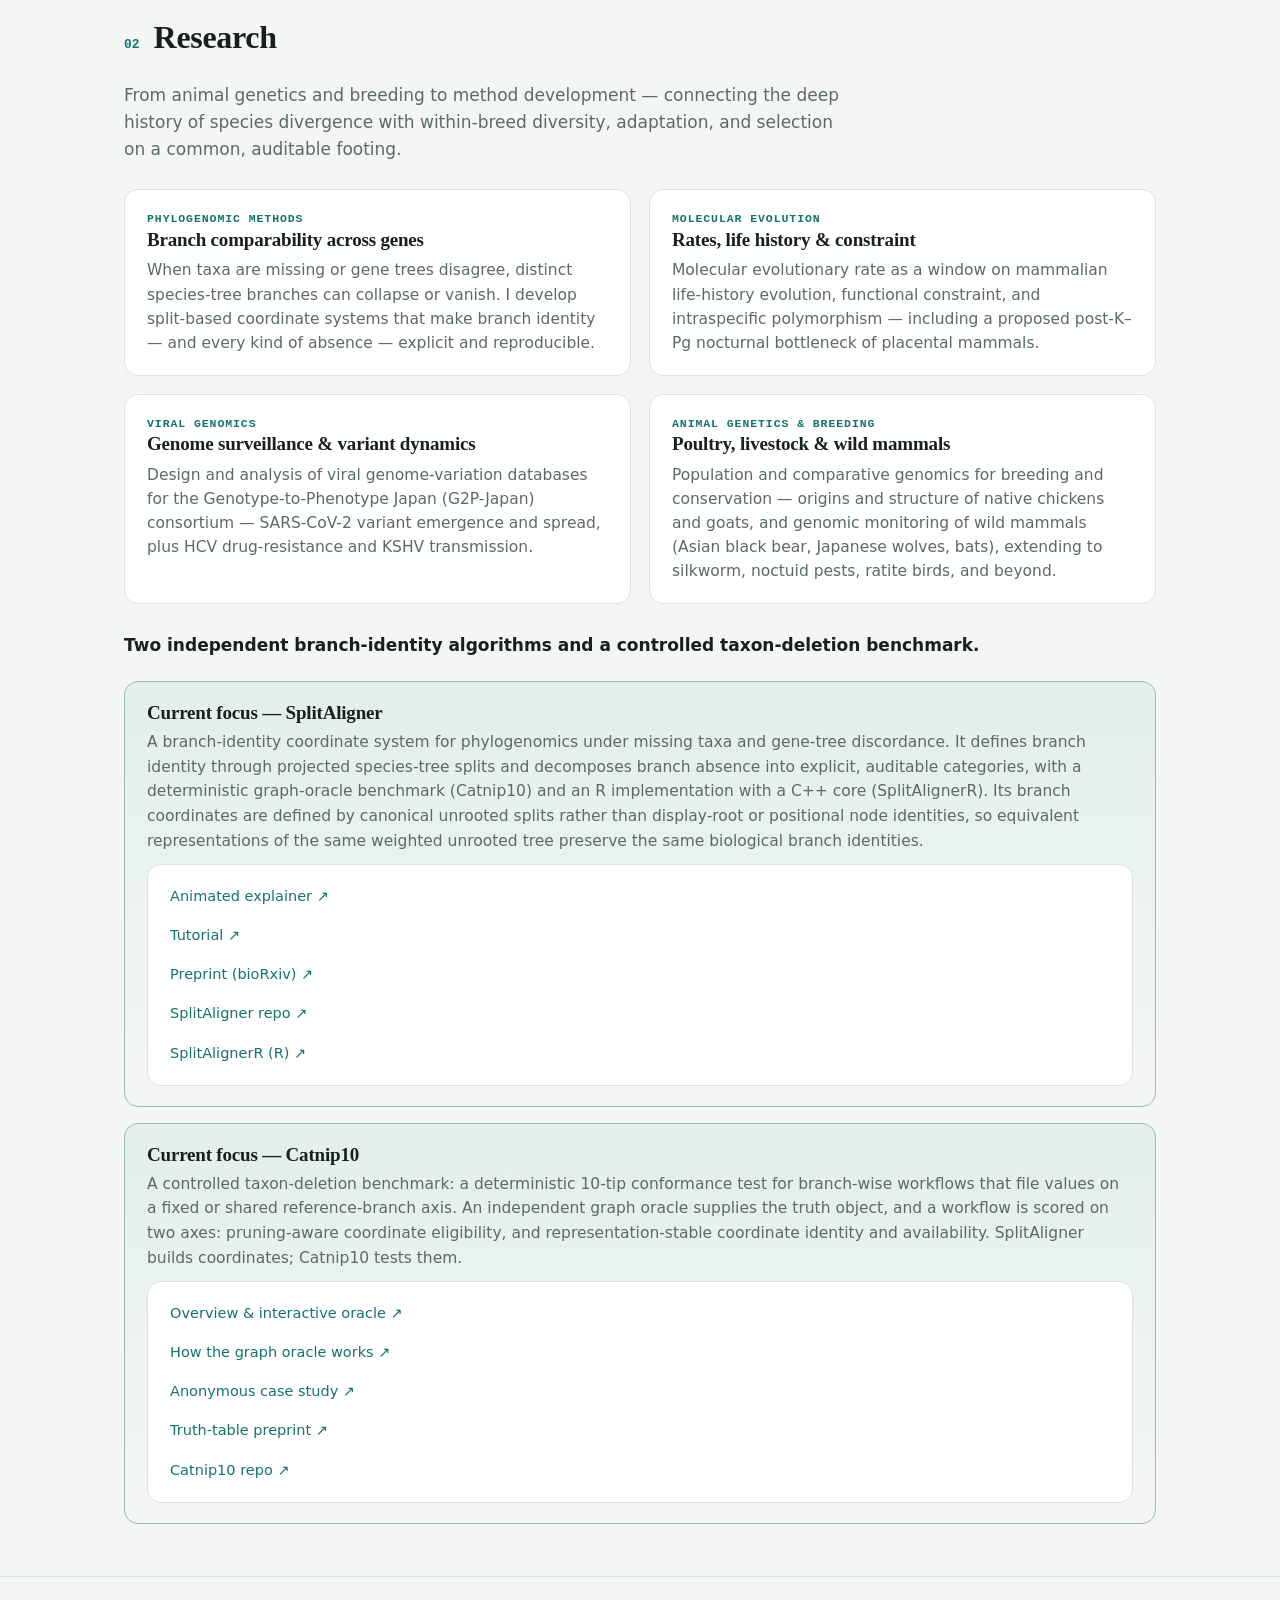
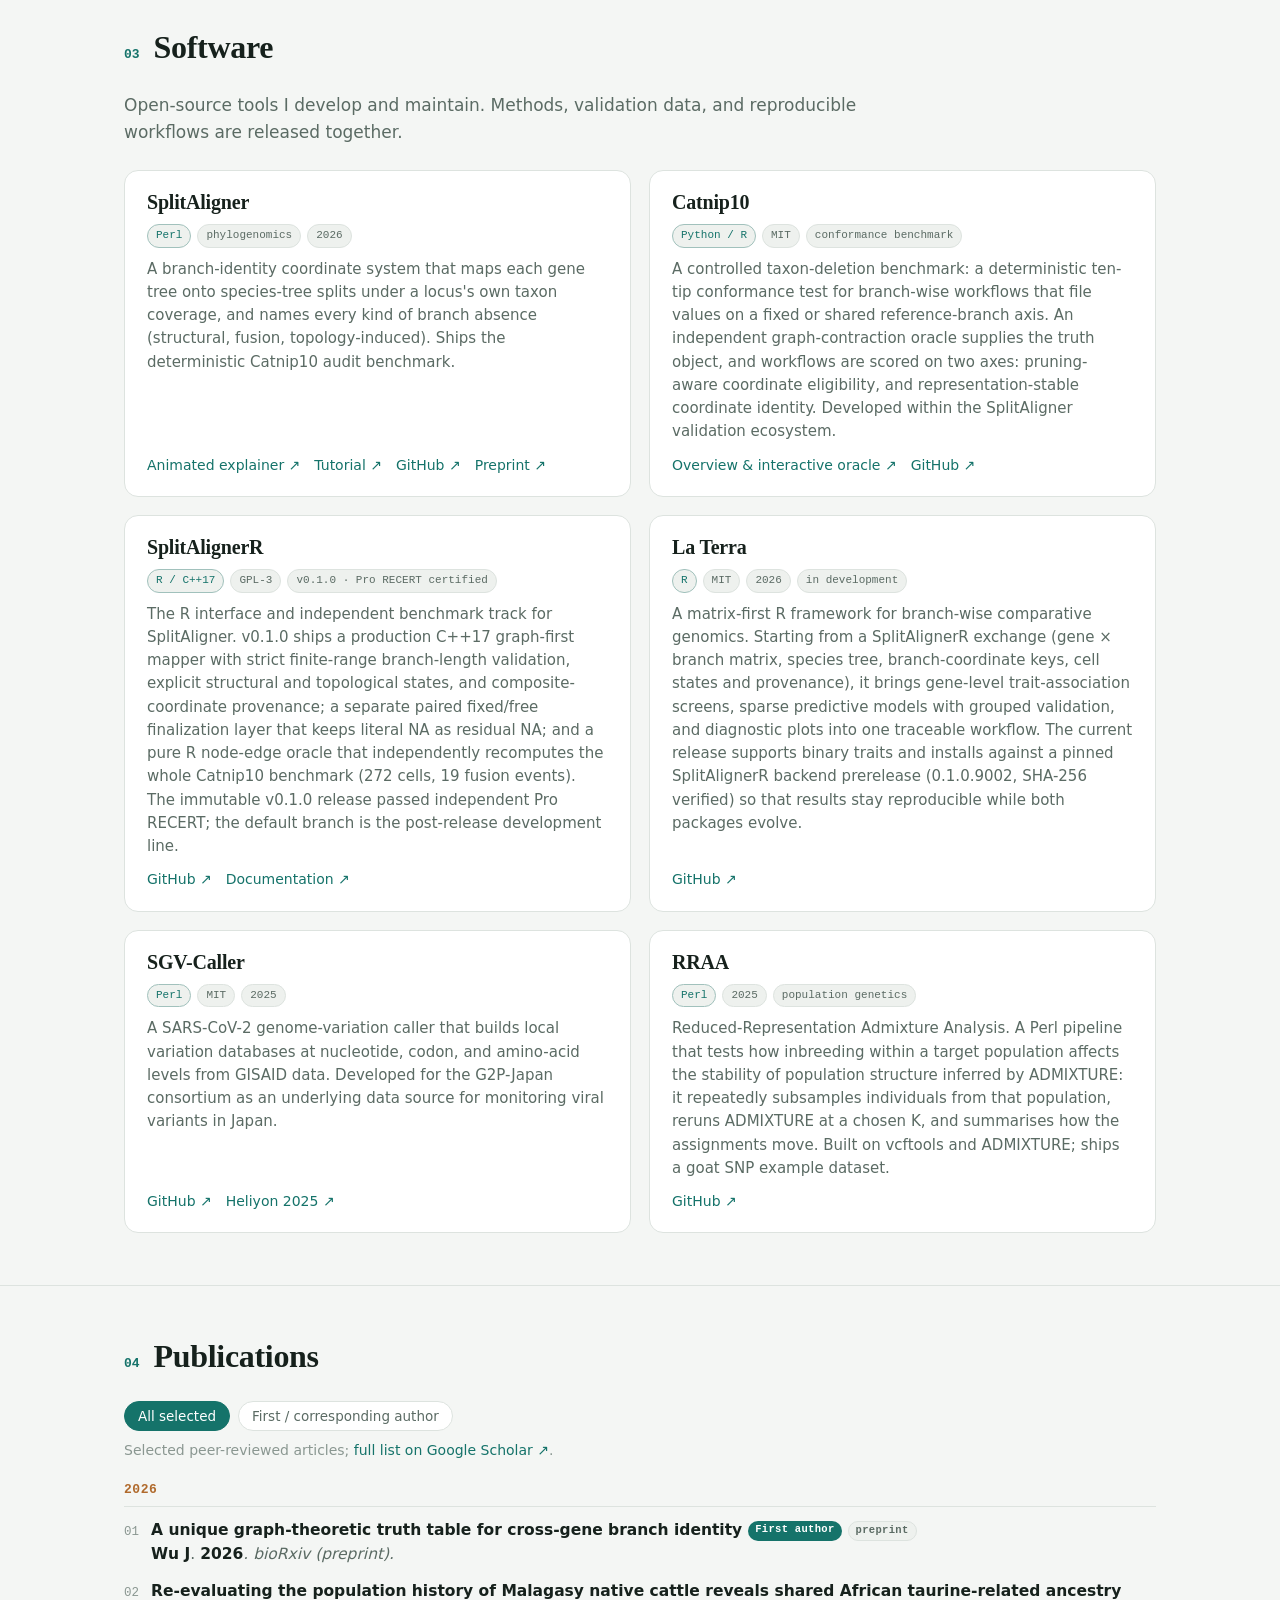
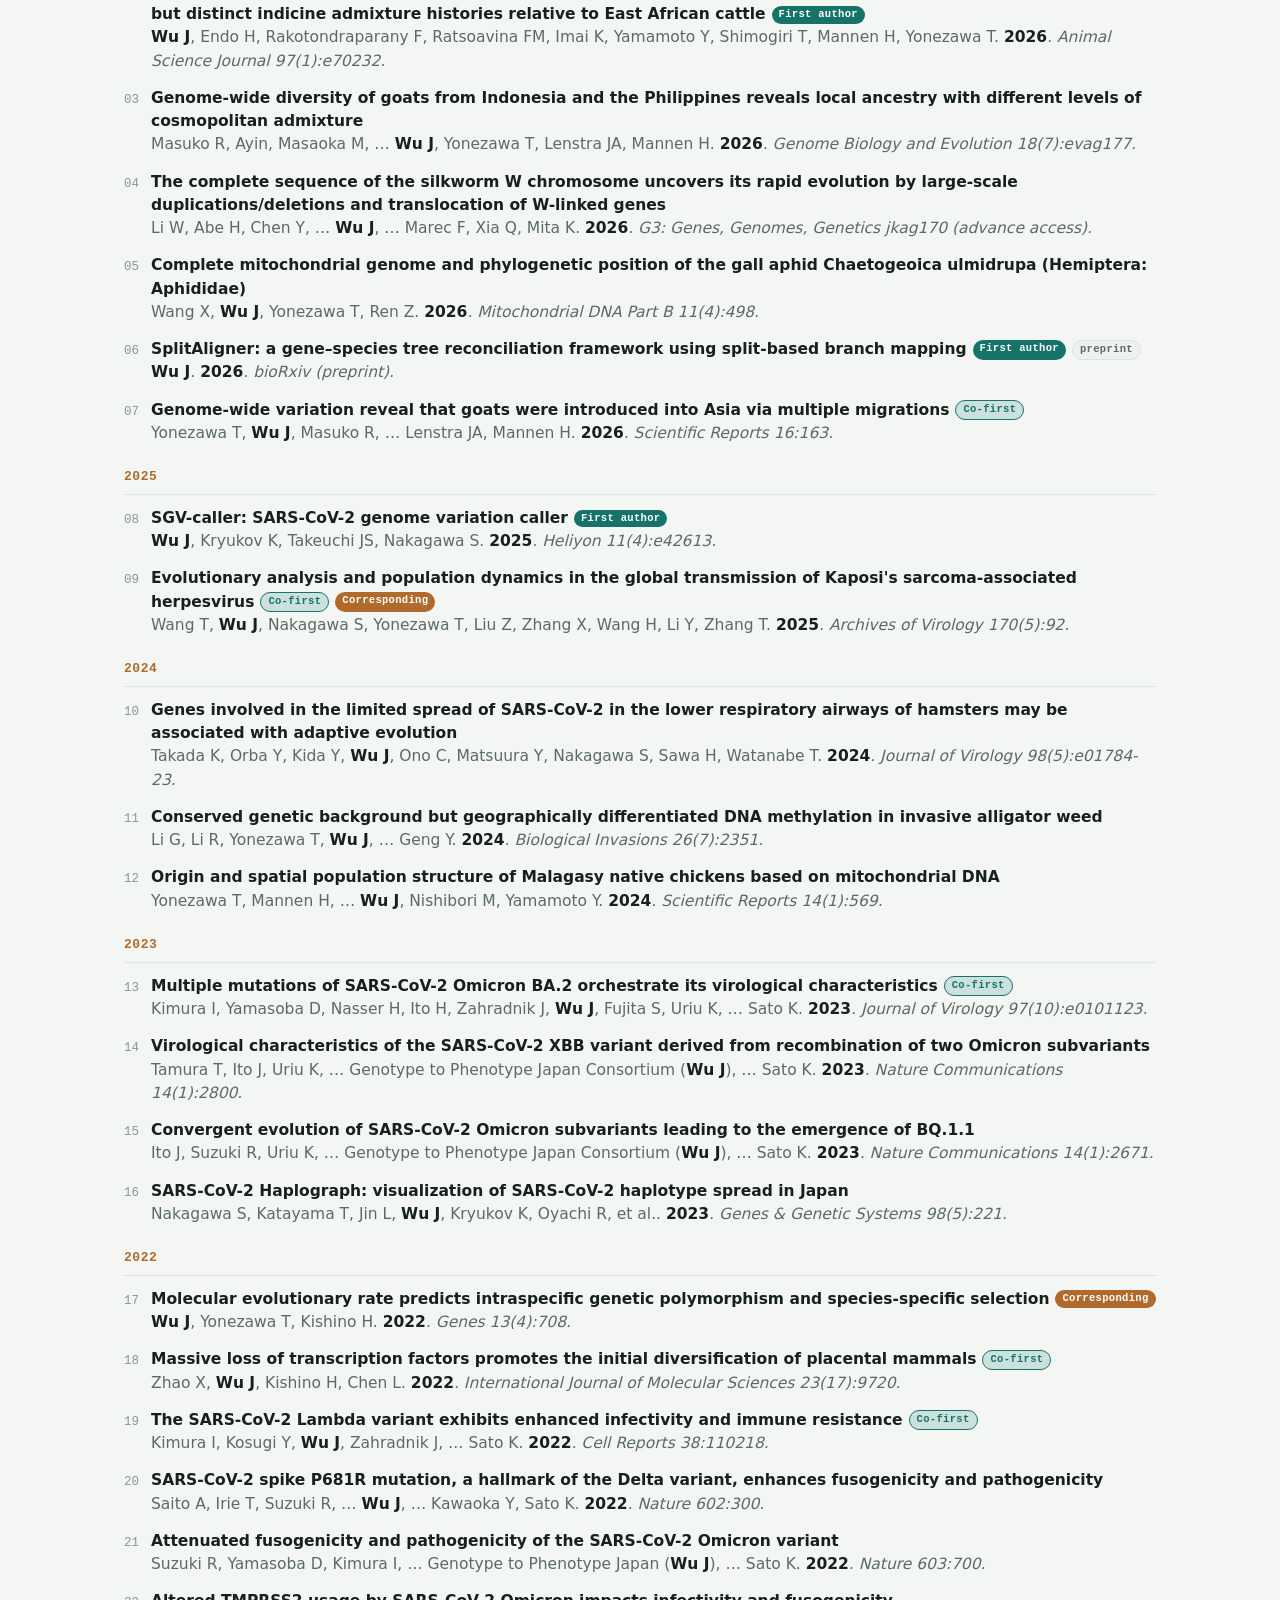
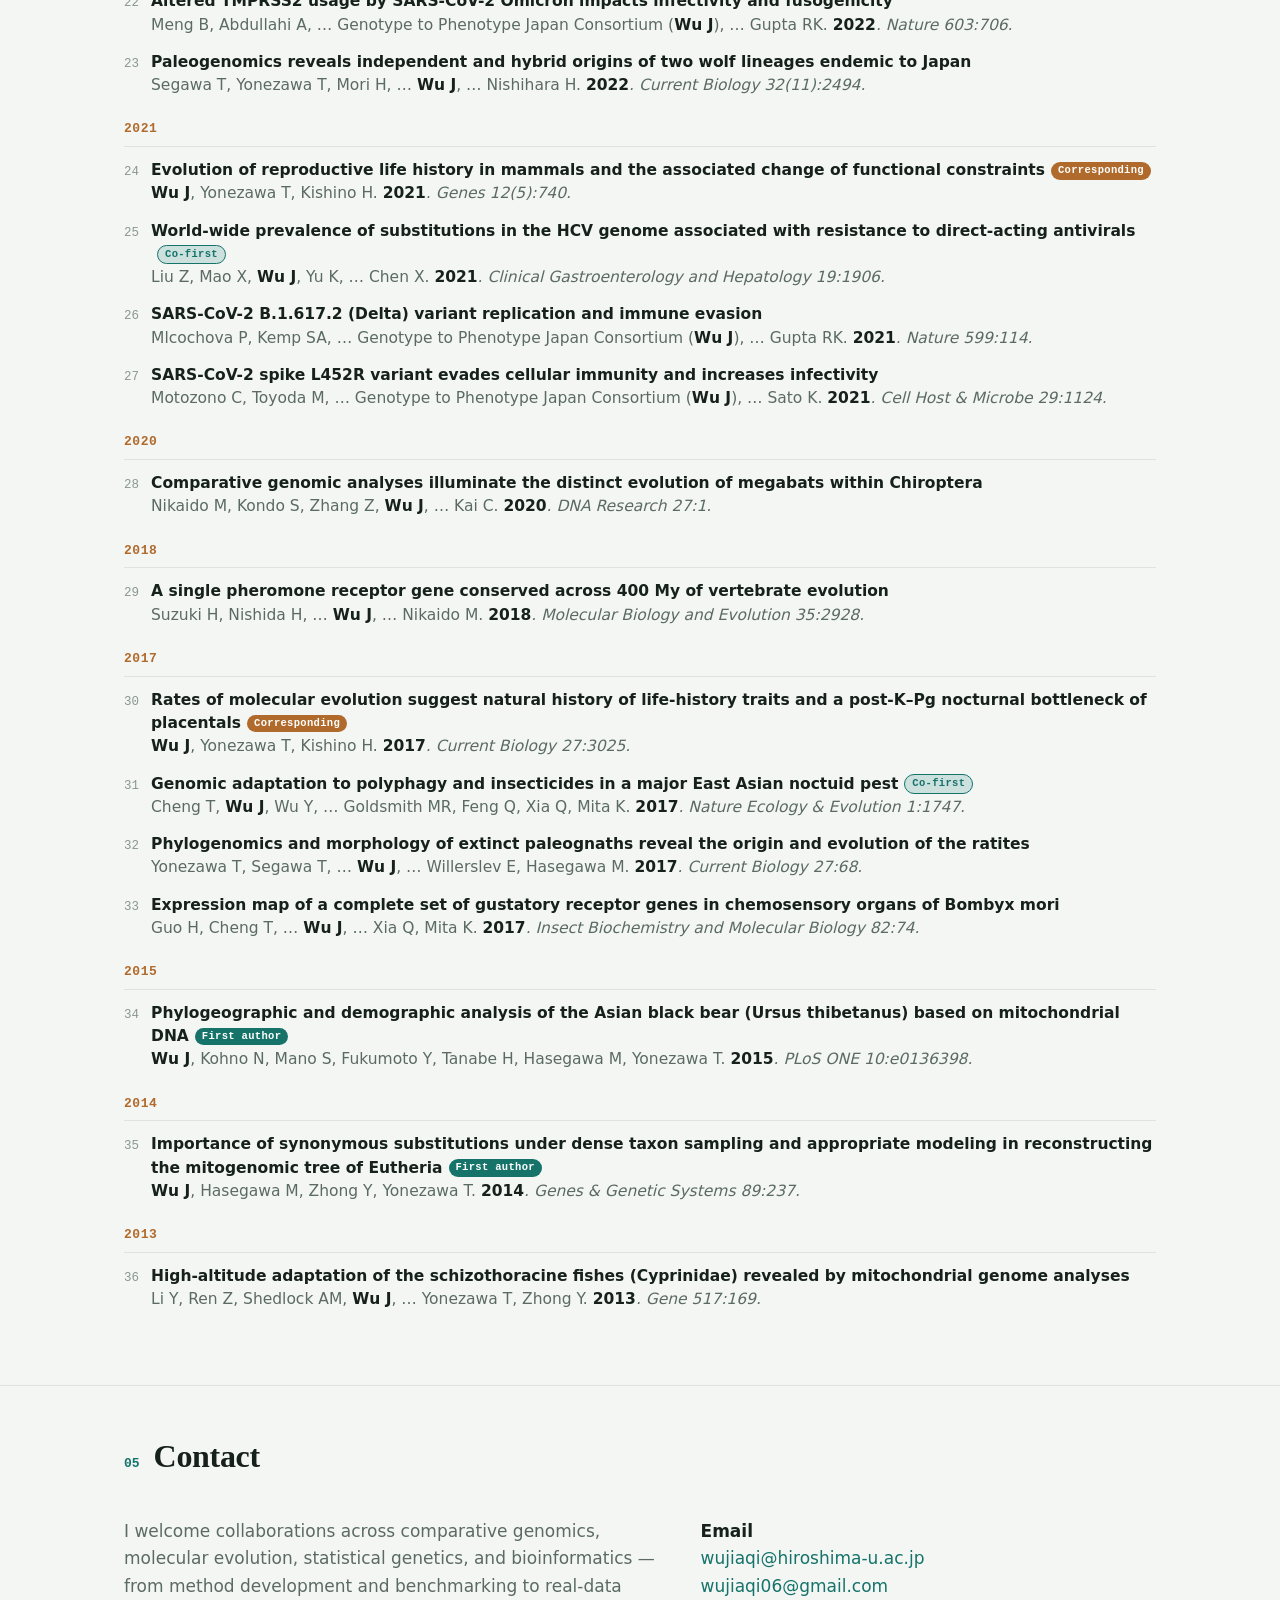
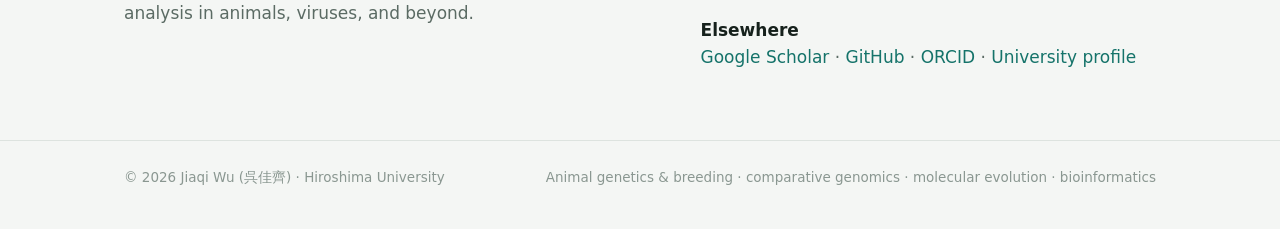
==== commit bd0bf8b4: "Adopt final names: Graph-theoretic / Split-based branch-identity algorithm; 'Catnip10: a controlled " ====
--- a/index.html
+++ b/index.html
@@ -282,6 +282,7 @@
         </div>
       </div>
 
+      <p style="margin:28px 0 14px; font-weight:600; color:var(--ink)">Two independent branch-identity algorithms and a controlled taxon-deletion benchmark.</p>
       <div class="focus">
         <h3>Current focus — SplitAligner</h3>
         <p>A branch-identity coordinate system for phylogenomics under missing taxa and gene-tree discordance. It defines branch identity through projected species-tree splits and decomposes branch absence into explicit, auditable categories, with a deterministic graph-oracle benchmark (Catnip10) and an R implementation with a C++ core (SplitAlignerR). Its branch coordinates are defined by canonical unrooted splits rather than display-root or positional node identities, so equivalent representations of the same weighted unrooted tree preserve the same biological branch identities.</p>
@@ -295,7 +296,7 @@
       </div>
       <div class="focus" style="margin-top:16px">
         <h3>Current focus — Catnip10</h3>
-        <p>A deterministic 10-tip conformance benchmark for branch-wise workflows that file values on a fixed or shared reference-branch axis. An independent graph oracle supplies the truth object, and a workflow is scored on two axes: pruning-aware coordinate eligibility, and representation-stable coordinate identity and availability. SplitAligner builds coordinates; Catnip10 tests them.</p>
+        <p>A controlled taxon-deletion benchmark: a deterministic 10-tip conformance test for branch-wise workflows that file values on a fixed or shared reference-branch axis. An independent graph oracle supplies the truth object, and a workflow is scored on two axes: pruning-aware coordinate eligibility, and representation-stable coordinate identity and availability. SplitAligner builds coordinates; Catnip10 tests them.</p>
         <div class="sw links" style="display:flex; gap:16px; flex-wrap:wrap; font-size:14.5px">
           <a href="catnip10/index.html">Overview &amp; interactive oracle ↗</a>
           <a href="catnip10/index.html#oracle">How the graph oracle works ↗</a>
@@ -329,7 +330,7 @@
         <div class="sw">
           <h3>Catnip10</h3>
           <div class="meta"><span class="pill lang">Python / R</span><span class="pill">MIT</span><span class="pill">conformance benchmark</span></div>
-          <p>A deterministic ten-tip conformance benchmark for branch-wise workflows that file values on a fixed or shared reference-branch axis. An independent graph-contraction oracle supplies the truth object, and workflows are scored on two axes: pruning-aware coordinate eligibility, and representation-stable coordinate identity. Developed within the SplitAligner validation ecosystem.</p>
+          <p>A controlled taxon-deletion benchmark: a deterministic ten-tip conformance test for branch-wise workflows that file values on a fixed or shared reference-branch axis. An independent graph-contraction oracle supplies the truth object, and workflows are scored on two axes: pruning-aware coordinate eligibility, and representation-stable coordinate identity. Developed within the SplitAligner validation ecosystem.</p>
           <div class="links">
             <a href="catnip10/index.html">Overview &amp; interactive oracle ↗</a>
             <a href="https://github.com/wujiaqi06/Catnip10" target="_blank" rel="noopener">GitHub ↗</a>
@@ -387,7 +388,81 @@
         <button class="fbtn" data-filter="lead">First / corresponding author</button>
       </div>
       <p class="pub-note">Selected peer-reviewed articles; <a href="https://scholar.google.com/citations?user=z6IPkcoAAAAJ&hl=en" target="_blank" rel="noopener">full list on Google&nbsp;Scholar ↗</a>.</p>
-      <div id="pubList"></div>
+      <div id="pubList">
+        <div class="year-group"><div class="year-label">2026</div>
+        <ul class="pubs">
+          <li class="pub"><span class="idx">01</span><span class="body"><a class="title" href="https://doi.org/10.64898/2026.07.22.740066" target="_blank" rel="noopener">A unique graph-theoretic truth table for cross-gene branch identity</a><span class="badges"><span class="badge first">First author</span><span class="badge pre">preprint</span></span><br><span class="authors"><b>Wu J</b>.</span> <span class="venue"><span class="yr">2026</span>. bioRxiv (preprint).</span></span></li>
+          <li class="pub"><span class="idx">02</span><span class="body"><a class="title" href="https://doi.org/10.1111/asj.70232" target="_blank" rel="noopener">Re-evaluating the population history of Malagasy native cattle reveals shared African taurine-related ancestry but distinct indicine admixture histories relative to East African cattle</a><span class="badges"><span class="badge first">First author</span></span><br><span class="authors"><b>Wu J</b>, Endo H, Rakotondraparany F, Ratsoavina FM, Imai K, Yamamoto Y, Shimogiri T, Mannen H, Yonezawa T.</span> <span class="venue"><span class="yr">2026</span>. Animal Science Journal 97(1):e70232.</span></span></li>
+          <li class="pub"><span class="idx">03</span><span class="body"><a class="title" href="https://doi.org/10.1093/gbe/evag177" target="_blank" rel="noopener">Genome-wide diversity of goats from Indonesia and the Philippines reveals local ancestry with different levels of cosmopolitan admixture</a><br><span class="authors">Masuko R, Ayin, Masaoka M, … <b>Wu J</b>, Yonezawa T, Lenstra JA, Mannen H.</span> <span class="venue"><span class="yr">2026</span>. Genome Biology and Evolution 18(7):evag177.</span></span></li>
+          <li class="pub"><span class="idx">04</span><span class="body"><a class="title" href="https://doi.org/10.1093/g3journal/jkag170" target="_blank" rel="noopener">The complete sequence of the silkworm W chromosome uncovers its rapid evolution by large-scale duplications/deletions and translocation of W-linked genes</a><br><span class="authors">Li W, Abe H, Chen Y, … <b>Wu J</b>, … Marec F, Xia Q, Mita K.</span> <span class="venue"><span class="yr">2026</span>. G3: Genes, Genomes, Genetics jkag170 (advance access).</span></span></li>
+          <li class="pub"><span class="idx">05</span><span class="body"><a class="title" href="https://doi.org/10.1080/23802359.2026.2638669" target="_blank" rel="noopener">Complete mitochondrial genome and phylogenetic position of the gall aphid Chaetogeoica ulmidrupa (Hemiptera: Aphididae)</a><br><span class="authors">Wang X, <b>Wu J</b>, Yonezawa T, Ren Z.</span> <span class="venue"><span class="yr">2026</span>. Mitochondrial DNA Part B 11(4):498.</span></span></li>
+          <li class="pub"><span class="idx">06</span><span class="body"><a class="title" href="https://doi.org/10.64898/2026.02.24.707838" target="_blank" rel="noopener">SplitAligner: a gene–species tree reconciliation framework using split-based branch mapping</a><span class="badges"><span class="badge first">First author</span><span class="badge pre">preprint</span></span><br><span class="authors"><b>Wu J</b>.</span> <span class="venue"><span class="yr">2026</span>. bioRxiv (preprint).</span></span></li>
+          <li class="pub"><span class="idx">07</span><span class="body"><a class="title" href="https://doi.org/10.1038/s41598-025-29204-x" target="_blank" rel="noopener">Genome-wide variation reveal that goats were introduced into Asia via multiple migrations</a><span class="badges"><span class="badge cofirst">Co-first</span></span><br><span class="authors">Yonezawa T, <b>Wu J</b>, Masuko R, … Lenstra JA, Mannen H.</span> <span class="venue"><span class="yr">2026</span>. Scientific Reports 16:163.</span></span></li>
+        </ul></div>
+        <div class="year-group"><div class="year-label">2025</div>
+        <ul class="pubs">
+          <li class="pub"><span class="idx">08</span><span class="body"><a class="title" href="https://doi.org/10.1016/j.heliyon.2025.e42613" target="_blank" rel="noopener">SGV-caller: SARS-CoV-2 genome variation caller</a><span class="badges"><span class="badge first">First author</span></span><br><span class="authors"><b>Wu J</b>, Kryukov K, Takeuchi JS, Nakagawa S.</span> <span class="venue"><span class="yr">2025</span>. Heliyon 11(4):e42613.</span></span></li>
+          <li class="pub"><span class="idx">09</span><span class="body"><a class="title" href="https://doi.org/10.1007/s00705-025-06259-9" target="_blank" rel="noopener">Evolutionary analysis and population dynamics in the global transmission of Kaposi's sarcoma-associated herpesvirus</a><span class="badges"><span class="badge cofirst">Co-first</span><span class="badge corr">Corresponding</span></span><br><span class="authors">Wang T, <b>Wu J</b>, Nakagawa S, Yonezawa T, Liu Z, Zhang X, Wang H, Li Y, Zhang T.</span> <span class="venue"><span class="yr">2025</span>. Archives of Virology 170(5):92.</span></span></li>
+        </ul></div>
+        <div class="year-group"><div class="year-label">2024</div>
+        <ul class="pubs">
+          <li class="pub"><span class="idx">10</span><span class="body"><a class="title" href="https://doi.org/10.1128/jvi.01784-23" target="_blank" rel="noopener">Genes involved in the limited spread of SARS-CoV-2 in the lower respiratory airways of hamsters may be associated with adaptive evolution</a><br><span class="authors">Takada K, Orba Y, Kida Y, <b>Wu J</b>, Ono C, Matsuura Y, Nakagawa S, Sawa H, Watanabe T.</span> <span class="venue"><span class="yr">2024</span>. Journal of Virology 98(5):e01784-23.</span></span></li>
+          <li class="pub"><span class="idx">11</span><span class="body"><span class="title">Conserved genetic background but geographically differentiated DNA methylation in invasive alligator weed</span><br><span class="authors">Li G, Li R, Yonezawa T, <b>Wu J</b>, … Geng Y.</span> <span class="venue"><span class="yr">2024</span>. Biological Invasions 26(7):2351.</span></span></li>
+          <li class="pub"><span class="idx">12</span><span class="body"><span class="title">Origin and spatial population structure of Malagasy native chickens based on mitochondrial DNA</span><br><span class="authors">Yonezawa T, Mannen H, … <b>Wu J</b>, Nishibori M, Yamamoto Y.</span> <span class="venue"><span class="yr">2024</span>. Scientific Reports 14(1):569.</span></span></li>
+        </ul></div>
+        <div class="year-group"><div class="year-label">2023</div>
+        <ul class="pubs">
+          <li class="pub"><span class="idx">13</span><span class="body"><span class="title">Multiple mutations of SARS-CoV-2 Omicron BA.2 orchestrate its virological characteristics</span><span class="badges"><span class="badge cofirst">Co-first</span></span><br><span class="authors">Kimura I, Yamasoba D, Nasser H, Ito H, Zahradnik J, <b>Wu J</b>, Fujita S, Uriu K, … Sato K.</span> <span class="venue"><span class="yr">2023</span>. Journal of Virology 97(10):e0101123.</span></span></li>
+          <li class="pub"><span class="idx">14</span><span class="body"><span class="title">Virological characteristics of the SARS-CoV-2 XBB variant derived from recombination of two Omicron subvariants</span><br><span class="authors">Tamura T, Ito J, Uriu K, … Genotype to Phenotype Japan Consortium (<b>Wu J</b>), … Sato K.</span> <span class="venue"><span class="yr">2023</span>. Nature Communications 14(1):2800.</span></span></li>
+          <li class="pub"><span class="idx">15</span><span class="body"><span class="title">Convergent evolution of SARS-CoV-2 Omicron subvariants leading to the emergence of BQ.1.1</span><br><span class="authors">Ito J, Suzuki R, Uriu K, … Genotype to Phenotype Japan Consortium (<b>Wu J</b>), … Sato K.</span> <span class="venue"><span class="yr">2023</span>. Nature Communications 14(1):2671.</span></span></li>
+          <li class="pub"><span class="idx">16</span><span class="body"><span class="title">SARS-CoV-2 Haplograph: visualization of SARS-CoV-2 haplotype spread in Japan</span><br><span class="authors">Nakagawa S, Katayama T, Jin L, <b>Wu J</b>, Kryukov K, Oyachi R, et al..</span> <span class="venue"><span class="yr">2023</span>. Genes &amp; Genetic Systems 98(5):221.</span></span></li>
+        </ul></div>
+        <div class="year-group"><div class="year-label">2022</div>
+        <ul class="pubs">
+          <li class="pub"><span class="idx">17</span><span class="body"><span class="title">Molecular evolutionary rate predicts intraspecific genetic polymorphism and species-specific selection</span><span class="badges"><span class="badge corr">Corresponding</span></span><br><span class="authors"><b>Wu J</b>, Yonezawa T, Kishino H.</span> <span class="venue"><span class="yr">2022</span>. Genes 13(4):708.</span></span></li>
+          <li class="pub"><span class="idx">18</span><span class="body"><span class="title">Massive loss of transcription factors promotes the initial diversification of placental mammals</span><span class="badges"><span class="badge cofirst">Co-first</span></span><br><span class="authors">Zhao X, <b>Wu J</b>, Kishino H, Chen L.</span> <span class="venue"><span class="yr">2022</span>. International Journal of Molecular Sciences 23(17):9720.</span></span></li>
+          <li class="pub"><span class="idx">19</span><span class="body"><span class="title">The SARS-CoV-2 Lambda variant exhibits enhanced infectivity and immune resistance</span><span class="badges"><span class="badge cofirst">Co-first</span></span><br><span class="authors">Kimura I, Kosugi Y, <b>Wu J</b>, Zahradnik J, … Sato K.</span> <span class="venue"><span class="yr">2022</span>. Cell Reports 38:110218.</span></span></li>
+          <li class="pub"><span class="idx">20</span><span class="body"><span class="title">SARS-CoV-2 spike P681R mutation, a hallmark of the Delta variant, enhances fusogenicity and pathogenicity</span><br><span class="authors">Saito A, Irie T, Suzuki R, … <b>Wu J</b>, … Kawaoka Y, Sato K.</span> <span class="venue"><span class="yr">2022</span>. Nature 602:300.</span></span></li>
+          <li class="pub"><span class="idx">21</span><span class="body"><span class="title">Attenuated fusogenicity and pathogenicity of the SARS-CoV-2 Omicron variant</span><br><span class="authors">Suzuki R, Yamasoba D, Kimura I, … Genotype to Phenotype Japan (<b>Wu J</b>), … Sato K.</span> <span class="venue"><span class="yr">2022</span>. Nature 603:700.</span></span></li>
+          <li class="pub"><span class="idx">22</span><span class="body"><span class="title">Altered TMPRSS2 usage by SARS-CoV-2 Omicron impacts infectivity and fusogenicity</span><br><span class="authors">Meng B, Abdullahi A, … Genotype to Phenotype Japan Consortium (<b>Wu J</b>), … Gupta RK.</span> <span class="venue"><span class="yr">2022</span>. Nature 603:706.</span></span></li>
+          <li class="pub"><span class="idx">23</span><span class="body"><span class="title">Paleogenomics reveals independent and hybrid origins of two wolf lineages endemic to Japan</span><br><span class="authors">Segawa T, Yonezawa T, Mori H, … <b>Wu J</b>, … Nishihara H.</span> <span class="venue"><span class="yr">2022</span>. Current Biology 32(11):2494.</span></span></li>
+        </ul></div>
+        <div class="year-group"><div class="year-label">2021</div>
+        <ul class="pubs">
+          <li class="pub"><span class="idx">24</span><span class="body"><span class="title">Evolution of reproductive life history in mammals and the associated change of functional constraints</span><span class="badges"><span class="badge corr">Corresponding</span></span><br><span class="authors"><b>Wu J</b>, Yonezawa T, Kishino H.</span> <span class="venue"><span class="yr">2021</span>. Genes 12(5):740.</span></span></li>
+          <li class="pub"><span class="idx">25</span><span class="body"><span class="title">World-wide prevalence of substitutions in the HCV genome associated with resistance to direct-acting antivirals</span><span class="badges"><span class="badge cofirst">Co-first</span></span><br><span class="authors">Liu Z, Mao X, <b>Wu J</b>, Yu K, … Chen X.</span> <span class="venue"><span class="yr">2021</span>. Clinical Gastroenterology and Hepatology 19:1906.</span></span></li>
+          <li class="pub"><span class="idx">26</span><span class="body"><span class="title">SARS-CoV-2 B.1.617.2 (Delta) variant replication and immune evasion</span><br><span class="authors">Mlcochova P, Kemp SA, … Genotype to Phenotype Japan Consortium (<b>Wu J</b>), … Gupta RK.</span> <span class="venue"><span class="yr">2021</span>. Nature 599:114.</span></span></li>
+          <li class="pub"><span class="idx">27</span><span class="body"><span class="title">SARS-CoV-2 spike L452R variant evades cellular immunity and increases infectivity</span><br><span class="authors">Motozono C, Toyoda M, … Genotype to Phenotype Japan Consortium (<b>Wu J</b>), … Sato K.</span> <span class="venue"><span class="yr">2021</span>. Cell Host &amp; Microbe 29:1124.</span></span></li>
+        </ul></div>
+        <div class="year-group"><div class="year-label">2020</div>
+        <ul class="pubs">
+          <li class="pub"><span class="idx">28</span><span class="body"><span class="title">Comparative genomic analyses illuminate the distinct evolution of megabats within Chiroptera</span><br><span class="authors">Nikaido M, Kondo S, Zhang Z, <b>Wu J</b>, … Kai C.</span> <span class="venue"><span class="yr">2020</span>. DNA Research 27:1.</span></span></li>
+        </ul></div>
+        <div class="year-group"><div class="year-label">2018</div>
+        <ul class="pubs">
+          <li class="pub"><span class="idx">29</span><span class="body"><span class="title">A single pheromone receptor gene conserved across 400 My of vertebrate evolution</span><br><span class="authors">Suzuki H, Nishida H, … <b>Wu J</b>, … Nikaido M.</span> <span class="venue"><span class="yr">2018</span>. Molecular Biology and Evolution 35:2928.</span></span></li>
+        </ul></div>
+        <div class="year-group"><div class="year-label">2017</div>
+        <ul class="pubs">
+          <li class="pub"><span class="idx">30</span><span class="body"><span class="title">Rates of molecular evolution suggest natural history of life-history traits and a post-K–Pg nocturnal bottleneck of placentals</span><span class="badges"><span class="badge corr">Corresponding</span></span><br><span class="authors"><b>Wu J</b>, Yonezawa T, Kishino H.</span> <span class="venue"><span class="yr">2017</span>. Current Biology 27:3025.</span></span></li>
+          <li class="pub"><span class="idx">31</span><span class="body"><span class="title">Genomic adaptation to polyphagy and insecticides in a major East Asian noctuid pest</span><span class="badges"><span class="badge cofirst">Co-first</span></span><br><span class="authors">Cheng T, <b>Wu J</b>, Wu Y, … Goldsmith MR, Feng Q, Xia Q, Mita K.</span> <span class="venue"><span class="yr">2017</span>. Nature Ecology &amp; Evolution 1:1747.</span></span></li>
+          <li class="pub"><span class="idx">32</span><span class="body"><span class="title">Phylogenomics and morphology of extinct paleognaths reveal the origin and evolution of the ratites</span><br><span class="authors">Yonezawa T, Segawa T, … <b>Wu J</b>, … Willerslev E, Hasegawa M.</span> <span class="venue"><span class="yr">2017</span>. Current Biology 27:68.</span></span></li>
+          <li class="pub"><span class="idx">33</span><span class="body"><span class="title">Expression map of a complete set of gustatory receptor genes in chemosensory organs of Bombyx mori</span><br><span class="authors">Guo H, Cheng T, … <b>Wu J</b>, … Xia Q, Mita K.</span> <span class="venue"><span class="yr">2017</span>. Insect Biochemistry and Molecular Biology 82:74.</span></span></li>
+        </ul></div>
+        <div class="year-group"><div class="year-label">2015</div>
+        <ul class="pubs">
+          <li class="pub"><span class="idx">34</span><span class="body"><span class="title">Phylogeographic and demographic analysis of the Asian black bear (Ursus thibetanus) based on mitochondrial DNA</span><span class="badges"><span class="badge first">First author</span></span><br><span class="authors"><b>Wu J</b>, Kohno N, Mano S, Fukumoto Y, Tanabe H, Hasegawa M, Yonezawa T.</span> <span class="venue"><span class="yr">2015</span>. PLoS ONE 10:e0136398.</span></span></li>
+        </ul></div>
+        <div class="year-group"><div class="year-label">2014</div>
+        <ul class="pubs">
+          <li class="pub"><span class="idx">35</span><span class="body"><span class="title">Importance of synonymous substitutions under dense taxon sampling and appropriate modeling in reconstructing the mitogenomic tree of Eutheria</span><span class="badges"><span class="badge first">First author</span></span><br><span class="authors"><b>Wu J</b>, Hasegawa M, Zhong Y, Yonezawa T.</span> <span class="venue"><span class="yr">2014</span>. Genes &amp; Genetic Systems 89:237.</span></span></li>
+        </ul></div>
+        <div class="year-group"><div class="year-label">2013</div>
+        <ul class="pubs">
+          <li class="pub"><span class="idx">36</span><span class="body"><span class="title">High-altitude adaptation of the schizothoracine fishes (Cyprinidae) revealed by mitochondrial genome analyses</span><br><span class="authors">Li Y, Ren Z, Shedlock AM, <b>Wu J</b>, … Yonezawa T, Zhong Y.</span> <span class="venue"><span class="yr">2013</span>. Gene 517:169.</span></span></li>
+        </ul></div>
+      </div>
+<script type="application/ld+json">{"@context":"https://schema.org","@type":"ItemList","name":"Selected publications of Jiaqi Wu","itemListElement":[{"@type":"ListItem","position":1,"item":{"@type":"ScholarlyArticle","headline":"A unique graph-theoretic truth table for cross-gene branch identity","name":"A unique graph-theoretic truth table for cross-gene branch identity","author":[{"@type":"Person","name":"Wu J"}],"datePublished":"2026","isPartOf":{"@type":"Periodical","name":"bioRxiv (preprint)"},"url":"https://doi.org/10.64898/2026.07.22.740066","sameAs":"https://doi.org/10.64898/2026.07.22.740066"}},{"@type":"ListItem","position":2,"item":{"@type":"ScholarlyArticle","headline":"Re-evaluating the population history of Malagasy native cattle reveals shared African taurine-related ancestry but distinct indicine admixture histories relative to East African cattle","name":"Re-evaluating the population history of Malagasy native cattle reveals shared African taurine-related ancestry but distinct indicine admixture histories relative to East African cattle","author":[{"@type":"Person","name":"Wu J"},{"@type":"Person","name":"Endo H"},{"@type":"Person","name":"Rakotondraparany F"},{"@type":"Person","name":"Ratsoavina FM"},{"@type":"Person","name":"Imai K"},{"@type":"Person","name":"Yamamoto Y"},{"@type":"Person","name":"Shimogiri T"},{"@type":"Person","name":"Mannen H"},{"@type":"Person","name":"Yonezawa T"}],"datePublished":"2026","isPartOf":{"@type":"Periodical","name":"Animal Science Journal 97(1):e70232"},"url":"https://doi.org/10.1111/asj.70232","sameAs":"https://doi.org/10.1111/asj.70232"}},{"@type":"ListItem","position":3,"item":{"@type":"ScholarlyArticle","headline":"Genome-wide diversity of goats from Indonesia and the Philippines reveals local ancestry with different levels of cosmopolitan admixture","name":"Genome-wide diversity of goats from Indonesia and the Philippines reveals local ancestry with different levels of cosmopolitan admixture","author":[{"@type":"Person","name":"Masuko R"},{"@type":"Person","name":"Ayin"},{"@type":"Person","name":"Masaoka M"},{"@type":"Person","name":"… Wu J"},{"@type":"Person","name":"Yonezawa T"},{"@type":"Person","name":"Lenstra JA"},{"@type":"Person","name":"Mannen H"}],"datePublished":"2026","isPartOf":{"@type":"Periodical","name":"Genome Biology and Evolution 18(7):evag177"},"url":"https://doi.org/10.1093/gbe/evag177","sameAs":"https://doi.org/10.1093/gbe/evag177"}},{"@type":"ListItem","position":4,"item":{"@type":"ScholarlyArticle","headline":"The complete sequence of the silkworm W chromosome uncovers its rapid evolution by large-scale duplications/deletions and translocation of W-linked genes","name":"The complete sequence of the silkworm W chromosome uncovers its rapid evolution by large-scale duplications/deletions and translocation of W-linked genes","author":[{"@type":"Person","name":"Li W"},{"@type":"Person","name":"Abe H"},{"@type":"Person","name":"Chen Y"},{"@type":"Person","name":"… Wu J"},{"@type":"Person","name":"… Marec F"},{"@type":"Person","name":"Xia Q"},{"@type":"Person","name":"Mita K"}],"datePublished":"2026","isPartOf":{"@type":"Periodical","name":"G3: Genes, Genomes, Genetics jkag170 (advance access)"},"url":"https://doi.org/10.1093/g3journal/jkag170","sameAs":"https://doi.org/10.1093/g3journal/jkag170"}},{"@type":"ListItem","position":5,"item":{"@type":"ScholarlyArticle","headline":"Complete mitochondrial genome and phylogenetic position of the gall aphid Chaetogeoica ulmidrupa (Hemiptera: Aphididae)","name":"Complete mitochondrial genome and phylogenetic position of the gall aphid Chaetogeoica ulmidrupa (Hemiptera: Aphididae)","author":[{"@type":"Person","name":"Wang X"},{"@type":"Person","name":"Wu J"},{"@type":"Person","name":"Yonezawa T"},{"@type":"Person","name":"Ren Z"}],"datePublished":"2026","isPartOf":{"@type":"Periodical","name":"Mitochondrial DNA Part B 11(4):498"},"url":"https://doi.org/10.1080/23802359.2026.2638669","sameAs":"https://doi.org/10.1080/23802359.2026.2638669"}},{"@type":"ListItem","position":6,"item":{"@type":"ScholarlyArticle","headline":"SplitAligner: a gene–species tree reconciliation framework using split-based branch mapping","name":"SplitAligner: a gene–species tree reconciliation framework using split-based branch mapping","author":[{"@type":"Person","name":"Wu J"}],"datePublished":"2026","isPartOf":{"@type":"Periodical","name":"bioRxiv (preprint)"},"url":"https://doi.org/10.64898/2026.02.24.707838","sameAs":"https://doi.org/10.64898/2026.02.24.707838"}},{"@type":"ListItem","position":7,"item":{"@type":"ScholarlyArticle","headline":"Genome-wide variation reveal that goats were introduced into Asia via multiple migrations","name":"Genome-wide variation reveal that goats were introduced into Asia via multiple migrations","author":[{"@type":"Person","name":"Yonezawa T"},{"@type":"Person","name":"Wu J"},{"@type":"Person","name":"Masuko R"},{"@type":"Person","name":"… Lenstra JA"},{"@type":"Person","name":"Mannen H"}],"datePublished":"2026","isPartOf":{"@type":"Periodical","name":"Scientific Reports 16:163"},"url":"https://doi.org/10.1038/s41598-025-29204-x","sameAs":"https://doi.org/10.1038/s41598-025-29204-x"}},{"@type":"ListItem","position":8,"item":{"@type":"ScholarlyArticle","headline":"SGV-caller: SARS-CoV-2 genome variation caller","name":"SGV-caller: SARS-CoV-2 genome variation caller","author":[{"@type":"Person","name":"Wu J"},{"@type":"Person","name":"Kryukov K"},{"@type":"Person","name":"Takeuchi JS"},{"@type":"Person","name":"Nakagawa S"}],"datePublished":"2025","isPartOf":{"@type":"Periodical","name":"Heliyon 11(4):e42613"},"url":"https://doi.org/10.1016/j.heliyon.2025.e42613","sameAs":"https://doi.org/10.1016/j.heliyon.2025.e42613"}},{"@type":"ListItem","position":9,"item":{"@type":"ScholarlyArticle","headline":"Evolutionary analysis and population dynamics in the global transmission of Kaposi's sarcoma-associated herpesvirus","name":"Evolutionary analysis and population dynamics in the global transmission of Kaposi's sarcoma-associated herpesvirus","author":[{"@type":"Person","name":"Wang T"},{"@type":"Person","name":"Wu J"},{"@type":"Person","name":"Nakagawa S"},{"@type":"Person","name":"Yonezawa T"},{"@type":"Person","name":"Liu Z"},{"@type":"Person","name":"Zhang X"},{"@type":"Person","name":"Wang H"},{"@type":"Person","name":"Li Y"},{"@type":"Person","name":"Zhang T"}],"datePublished":"2025","isPartOf":{"@type":"Periodical","name":"Archives of Virology 170(5):92"},"url":"https://doi.org/10.1007/s00705-025-06259-9","sameAs":"https://doi.org/10.1007/s00705-025-06259-9"}},{"@type":"ListItem","position":10,"item":{"@type":"ScholarlyArticle","headline":"Genes involved in the limited spread of SARS-CoV-2 in the lower respiratory airways of hamsters may be associated with adaptive evolution","name":"Genes involved in the limited spread of SARS-CoV-2 in the lower respiratory airways of hamsters may be associated with adaptive evolution","author":[{"@type":"Person","name":"Takada K"},{"@type":"Person","name":"Orba Y"},{"@type":"Person","name":"Kida Y"},{"@type":"Person","name":"Wu J"},{"@type":"Person","name":"Ono C"},{"@type":"Person","name":"Matsuura Y"},{"@type":"Person","name":"Nakagawa S"},{"@type":"Person","name":"Sawa H"},{"@type":"Person","name":"Watanabe T"}],"datePublished":"2024","isPartOf":{"@type":"Periodical","name":"Journal of Virology 98(5):e01784-23"},"url":"https://doi.org/10.1128/jvi.01784-23","sameAs":"https://doi.org/10.1128/jvi.01784-23"}},{"@type":"ListItem","position":11,"item":{"@type":"ScholarlyArticle","headline":"Conserved genetic background but geographically differentiated DNA methylation in invasive alligator weed","name":"Conserved genetic background but geographically differentiated DNA methylation in invasive alligator weed","author":[{"@type":"Person","name":"Li G"},{"@type":"Person","name":"Li R"},{"@type":"Person","name":"Yonezawa T"},{"@type":"Person","name":"Wu J"},{"@type":"Person","name":"… Geng Y"}],"datePublished":"2024","isPartOf":{"@type":"Periodical","name":"Biological Invasions 26(7):2351"}}},{"@type":"ListItem","position":12,"item":{"@type":"ScholarlyArticle","headline":"Origin and spatial population structure of Malagasy native chickens based on mitochondrial DNA","name":"Origin and spatial population structure of Malagasy native chickens based on mitochondrial DNA","author":[{"@type":"Person","name":"Yonezawa T"},{"@type":"Person","name":"Mannen H"},{"@type":"Person","name":"… Wu J"},{"@type":"Person","name":"Nishibori M"},{"@type":"Person","name":"Yamamoto Y"}],"datePublished":"2024","isPartOf":{"@type":"Periodical","name":"Scientific Reports 14(1):569"}}},{"@type":"ListItem","position":13,"item":{"@type":"ScholarlyArticle","headline":"Multiple mutations of SARS-CoV-2 Omicron BA.2 orchestrate its virological characteristics","name":"Multiple mutations of SARS-CoV-2 Omicron BA.2 orchestrate its virological characteristics","author":[{"@type":"Person","name":"Kimura I"},{"@type":"Person","name":"Yamasoba D"},{"@type":"Person","name":"Nasser H"},{"@type":"Person","name":"Ito H"},{"@type":"Person","name":"Zahradnik J"},{"@type":"Person","name":"Wu J"},{"@type":"Person","name":"Fujita S"},{"@type":"Person","name":"Uriu K"},{"@type":"Person","name":"… Sato K"}],"datePublished":"2023","isPartOf":{"@type":"Periodical","name":"Journal of Virology 97(10):e0101123"}}},{"@type":"ListItem","position":14,"item":{"@type":"ScholarlyArticle","headline":"Virological characteristics of the SARS-CoV-2 XBB variant derived from recombination of two Omicron subvariants","name":"Virological characteristics of the SARS-CoV-2 XBB variant derived from recombination of two Omicron subvariants","author":[{"@type":"Person","name":"Tamura T"},{"@type":"Person","name":"Ito J"},{"@type":"Person","name":"Uriu K"},{"@type":"Person","name":"… Genotype to Phenotype Japan Consortium (Wu J)"},{"@type":"Person","name":"… Sato K"}],"datePublished":"2023","isPartOf":{"@type":"Periodical","name":"Nature Communications 14(1):2800"}}},{"@type":"ListItem","position":15,"item":{"@type":"ScholarlyArticle","headline":"Convergent evolution of SARS-CoV-2 Omicron subvariants leading to the emergence of BQ.1.1","name":"Convergent evolution of SARS-CoV-2 Omicron subvariants leading to the emergence of BQ.1.1","author":[{"@type":"Person","name":"Ito J"},{"@type":"Person","name":"Suzuki R"},{"@type":"Person","name":"Uriu K"},{"@type":"Person","name":"… Genotype to Phenotype Japan Consortium (Wu J)"},{"@type":"Person","name":"… Sato K"}],"datePublished":"2023","isPartOf":{"@type":"Periodical","name":"Nature Communications 14(1):2671"}}},{"@type":"ListItem","position":16,"item":{"@type":"ScholarlyArticle","headline":"SARS-CoV-2 Haplograph: visualization of SARS-CoV-2 haplotype spread in Japan","name":"SARS-CoV-2 Haplograph: visualization of SARS-CoV-2 haplotype spread in Japan","author":[{"@type":"Person","name":"Nakagawa S"},{"@type":"Person","name":"Katayama T"},{"@type":"Person","name":"Jin L"},{"@type":"Person","name":"Wu J"},{"@type":"Person","name":"Kryukov K"},{"@type":"Person","name":"Oyachi R"},{"@type":"Person","name":"et al."}],"datePublished":"2023","isPartOf":{"@type":"Periodical","name":"Genes & Genetic Systems 98(5):221"}}},{"@type":"ListItem","position":17,"item":{"@type":"ScholarlyArticle","headline":"Molecular evolutionary rate predicts intraspecific genetic polymorphism and species-specific selection","name":"Molecular evolutionary rate predicts intraspecific genetic polymorphism and species-specific selection","author":[{"@type":"Person","name":"Wu J"},{"@type":"Person","name":"Yonezawa T"},{"@type":"Person","name":"Kishino H"}],"datePublished":"2022","isPartOf":{"@type":"Periodical","name":"Genes 13(4):708"}}},{"@type":"ListItem","position":18,"item":{"@type":"ScholarlyArticle","headline":"Massive loss of transcription factors promotes the initial diversification of placental mammals","name":"Massive loss of transcription factors promotes the initial diversification of placental mammals","author":[{"@type":"Person","name":"Zhao X"},{"@type":"Person","name":"Wu J"},{"@type":"Person","name":"Kishino H"},{"@type":"Person","name":"Chen L"}],"datePublished":"2022","isPartOf":{"@type":"Periodical","name":"International Journal of Molecular Sciences 23(17):9720"}}},{"@type":"ListItem","position":19,"item":{"@type":"ScholarlyArticle","headline":"The SARS-CoV-2 Lambda variant exhibits enhanced infectivity and immune resistance","name":"The SARS-CoV-2 Lambda variant exhibits enhanced infectivity and immune resistance","author":[{"@type":"Person","name":"Kimura I"},{"@type":"Person","name":"Kosugi Y"},{"@type":"Person","name":"Wu J"},{"@type":"Person","name":"Zahradnik J"},{"@type":"Person","name":"… Sato K"}],"datePublished":"2022","isPartOf":{"@type":"Periodical","name":"Cell Reports 38:110218"}}},{"@type":"ListItem","position":20,"item":{"@type":"ScholarlyArticle","headline":"SARS-CoV-2 spike P681R mutation, a hallmark of the Delta variant, enhances fusogenicity and pathogenicity","name":"SARS-CoV-2 spike P681R mutation, a hallmark of the Delta variant, enhances fusogenicity and pathogenicity","author":[{"@type":"Person","name":"Saito A"},{"@type":"Person","name":"Irie T"},{"@type":"Person","name":"Suzuki R"},{"@type":"Person","name":"… Wu J"},{"@type":"Person","name":"… Kawaoka Y"},{"@type":"Person","name":"Sato K"}],"datePublished":"2022","isPartOf":{"@type":"Periodical","name":"Nature 602:300"}}},{"@type":"ListItem","position":21,"item":{"@type":"ScholarlyArticle","headline":"Attenuated fusogenicity and pathogenicity of the SARS-CoV-2 Omicron variant","name":"Attenuated fusogenicity and pathogenicity of the SARS-CoV-2 Omicron variant","author":[{"@type":"Person","name":"Suzuki R"},{"@type":"Person","name":"Yamasoba D"},{"@type":"Person","name":"Kimura I"},{"@type":"Person","name":"… Genotype to Phenotype Japan (Wu J)"},{"@type":"Person","name":"… Sato K"}],"datePublished":"2022","isPartOf":{"@type":"Periodical","name":"Nature 603:700"}}},{"@type":"ListItem","position":22,"item":{"@type":"ScholarlyArticle","headline":"Altered TMPRSS2 usage by SARS-CoV-2 Omicron impacts infectivity and fusogenicity","name":"Altered TMPRSS2 usage by SARS-CoV-2 Omicron impacts infectivity and fusogenicity","author":[{"@type":"Person","name":"Meng B"},{"@type":"Person","name":"Abdullahi A"},{"@type":"Person","name":"… Genotype to Phenotype Japan Consortium (Wu J)"},{"@type":"Person","name":"… Gupta RK"}],"datePublished":"2022","isPartOf":{"@type":"Periodical","name":"Nature 603:706"}}},{"@type":"ListItem","position":23,"item":{"@type":"ScholarlyArticle","headline":"Paleogenomics reveals independent and hybrid origins of two wolf lineages endemic to Japan","name":"Paleogenomics reveals independent and hybrid origins of two wolf lineages endemic to Japan","author":[{"@type":"Person","name":"Segawa T"},{"@type":"Person","name":"Yonezawa T"},{"@type":"Person","name":"Mori H"},{"@type":"Person","name":"… Wu J"},{"@type":"Person","name":"… Nishihara H"}],"datePublished":"2022","isPartOf":{"@type":"Periodical","name":"Current Biology 32(11):2494"}}},{"@type":"ListItem","position":24,"item":{"@type":"ScholarlyArticle","headline":"Evolution of reproductive life history in mammals and the associated change of functional constraints","name":"Evolution of reproductive life history in mammals and the associated change of functional constraints","author":[{"@type":"Person","name":"Wu J"},{"@type":"Person","name":"Yonezawa T"},{"@type":"Person","name":"Kishino H"}],"datePublished":"2021","isPartOf":{"@type":"Periodical","name":"Genes 12(5):740"}}},{"@type":"ListItem","position":25,"item":{"@type":"ScholarlyArticle","headline":"World-wide prevalence of substitutions in the HCV genome associated with resistance to direct-acting antivirals","name":"World-wide prevalence of substitutions in the HCV genome associated with resistance to direct-acting antivirals","author":[{"@type":"Person","name":"Liu Z"},{"@type":"Person","name":"Mao X"},{"@type":"Person","name":"Wu J"},{"@type":"Person","name":"Yu K"},{"@type":"Person","name":"… Chen X"}],"datePublished":"2021","isPartOf":{"@type":"Periodical","name":"Clinical Gastroenterology and Hepatology 19:1906"}}},{"@type":"ListItem","position":26,"item":{"@type":"ScholarlyArticle","headline":"SARS-CoV-2 B.1.617.2 (Delta) variant replication and immune evasion","name":"SARS-CoV-2 B.1.617.2 (Delta) variant replication and immune evasion","author":[{"@type":"Person","name":"Mlcochova P"},{"@type":"Person","name":"Kemp SA"},{"@type":"Person","name":"… Genotype to Phenotype Japan Consortium (Wu J)"},{"@type":"Person","name":"… Gupta RK"}],"datePublished":"2021","isPartOf":{"@type":"Periodical","name":"Nature 599:114"}}},{"@type":"ListItem","position":27,"item":{"@type":"ScholarlyArticle","headline":"SARS-CoV-2 spike L452R variant evades cellular immunity and increases infectivity","name":"SARS-CoV-2 spike L452R variant evades cellular immunity and increases infectivity","author":[{"@type":"Person","name":"Motozono C"},{"@type":"Person","name":"Toyoda M"},{"@type":"Person","name":"… Genotype to Phenotype Japan Consortium (Wu J)"},{"@type":"Person","name":"… Sato K"}],"datePublished":"2021","isPartOf":{"@type":"Periodical","name":"Cell Host & Microbe 29:1124"}}},{"@type":"ListItem","position":28,"item":{"@type":"ScholarlyArticle","headline":"Comparative genomic analyses illuminate the distinct evolution of megabats within Chiroptera","name":"Comparative genomic analyses illuminate the distinct evolution of megabats within Chiroptera","author":[{"@type":"Person","name":"Nikaido M"},{"@type":"Person","name":"Kondo S"},{"@type":"Person","name":"Zhang Z"},{"@type":"Person","name":"Wu J"},{"@type":"Person","name":"… Kai C"}],"datePublished":"2020","isPartOf":{"@type":"Periodical","name":"DNA Research 27:1"}}},{"@type":"ListItem","position":29,"item":{"@type":"ScholarlyArticle","headline":"A single pheromone receptor gene conserved across 400 My of vertebrate evolution","name":"A single pheromone receptor gene conserved across 400 My of vertebrate evolution","author":[{"@type":"Person","name":"Suzuki H"},{"@type":"Person","name":"Nishida H"},{"@type":"Person","name":"… Wu J"},{"@type":"Person","name":"… Nikaido M"}],"datePublished":"2018","isPartOf":{"@type":"Periodical","name":"Molecular Biology and Evolution 35:2928"}}},{"@type":"ListItem","position":30,"item":{"@type":"ScholarlyArticle","headline":"Rates of molecular evolution suggest natural history of life-history traits and a post-K–Pg nocturnal bottleneck of placentals","name":"Rates of molecular evolution suggest natural history of life-history traits and a post-K–Pg nocturnal bottleneck of placentals","author":[{"@type":"Person","name":"Wu J"},{"@type":"Person","name":"Yonezawa T"},{"@type":"Person","name":"Kishino H"}],"datePublished":"2017","isPartOf":{"@type":"Periodical","name":"Current Biology 27:3025"}}},{"@type":"ListItem","position":31,"item":{"@type":"ScholarlyArticle","headline":"Genomic adaptation to polyphagy and insecticides in a major East Asian noctuid pest","name":"Genomic adaptation to polyphagy and insecticides in a major East Asian noctuid pest","author":[{"@type":"Person","name":"Cheng T"},{"@type":"Person","name":"Wu J"},{"@type":"Person","name":"Wu Y"},{"@type":"Person","name":"… Goldsmith MR"},{"@type":"Person","name":"Feng Q"},{"@type":"Person","name":"Xia Q"},{"@type":"Person","name":"Mita K"}],"datePublished":"2017","isPartOf":{"@type":"Periodical","name":"Nature Ecology & Evolution 1:1747"}}},{"@type":"ListItem","position":32,"item":{"@type":"ScholarlyArticle","headline":"Phylogenomics and morphology of extinct paleognaths reveal the origin and evolution of the ratites","name":"Phylogenomics and morphology of extinct paleognaths reveal the origin and evolution of the ratites","author":[{"@type":"Person","name":"Yonezawa T"},{"@type":"Person","name":"Segawa T"},{"@type":"Person","name":"… Wu J"},{"@type":"Person","name":"… Willerslev E"},{"@type":"Person","name":"Hasegawa M"}],"datePublished":"2017","isPartOf":{"@type":"Periodical","name":"Current Biology 27:68"}}},{"@type":"ListItem","position":33,"item":{"@type":"ScholarlyArticle","headline":"Expression map of a complete set of gustatory receptor genes in chemosensory organs of Bombyx mori","name":"Expression map of a complete set of gustatory receptor genes in chemosensory organs of Bombyx mori","author":[{"@type":"Person","name":"Guo H"},{"@type":"Person","name":"Cheng T"},{"@type":"Person","name":"… Wu J"},{"@type":"Person","name":"… Xia Q"},{"@type":"Person","name":"Mita K"}],"datePublished":"2017","isPartOf":{"@type":"Periodical","name":"Insect Biochemistry and Molecular Biology 82:74"}}},{"@type":"ListItem","position":34,"item":{"@type":"ScholarlyArticle","headline":"Phylogeographic and demographic analysis of the Asian black bear (Ursus thibetanus) based on mitochondrial DNA","name":"Phylogeographic and demographic analysis of the Asian black bear (Ursus thibetanus) based on mitochondrial DNA","author":[{"@type":"Person","name":"Wu J"},{"@type":"Person","name":"Kohno N"},{"@type":"Person","name":"Mano S"},{"@type":"Person","name":"Fukumoto Y"},{"@type":"Person","name":"Tanabe H"},{"@type":"Person","name":"Hasegawa M"},{"@type":"Person","name":"Yonezawa T"}],"datePublished":"2015","isPartOf":{"@type":"Periodical","name":"PLoS ONE 10:e0136398"}}},{"@type":"ListItem","position":35,"item":{"@type":"ScholarlyArticle","headline":"Importance of synonymous substitutions under dense taxon sampling and appropriate modeling in reconstructing the mitogenomic tree of Eutheria","name":"Importance of synonymous substitutions under dense taxon sampling and appropriate modeling in reconstructing the mitogenomic tree of Eutheria","author":[{"@type":"Person","name":"Wu J"},{"@type":"Person","name":"Hasegawa M"},{"@type":"Person","name":"Zhong Y"},{"@type":"Person","name":"Yonezawa T"}],"datePublished":"2014","isPartOf":{"@type":"Periodical","name":"Genes & Genetic Systems 89:237"}}},{"@type":"ListItem","position":36,"item":{"@type":"ScholarlyArticle","headline":"High-altitude adaptation of the schizothoracine fishes (Cyprinidae) revealed by mitochondrial genome analyses","name":"High-altitude adaptation of the schizothoracine fishes (Cyprinidae) revealed by mitochondrial genome analyses","author":[{"@type":"Person","name":"Li Y"},{"@type":"Person","name":"Ren Z"},{"@type":"Person","name":"Shedlock AM"},{"@type":"Person","name":"Wu J"},{"@type":"Person","name":"… Yonezawa T"},{"@type":"Person","name":"Zhong Y"}],"datePublished":"2013","isPartOf":{"@type":"Periodical","name":"Gene 517:169"}}}]}</script>
     </div>
   </section>
 
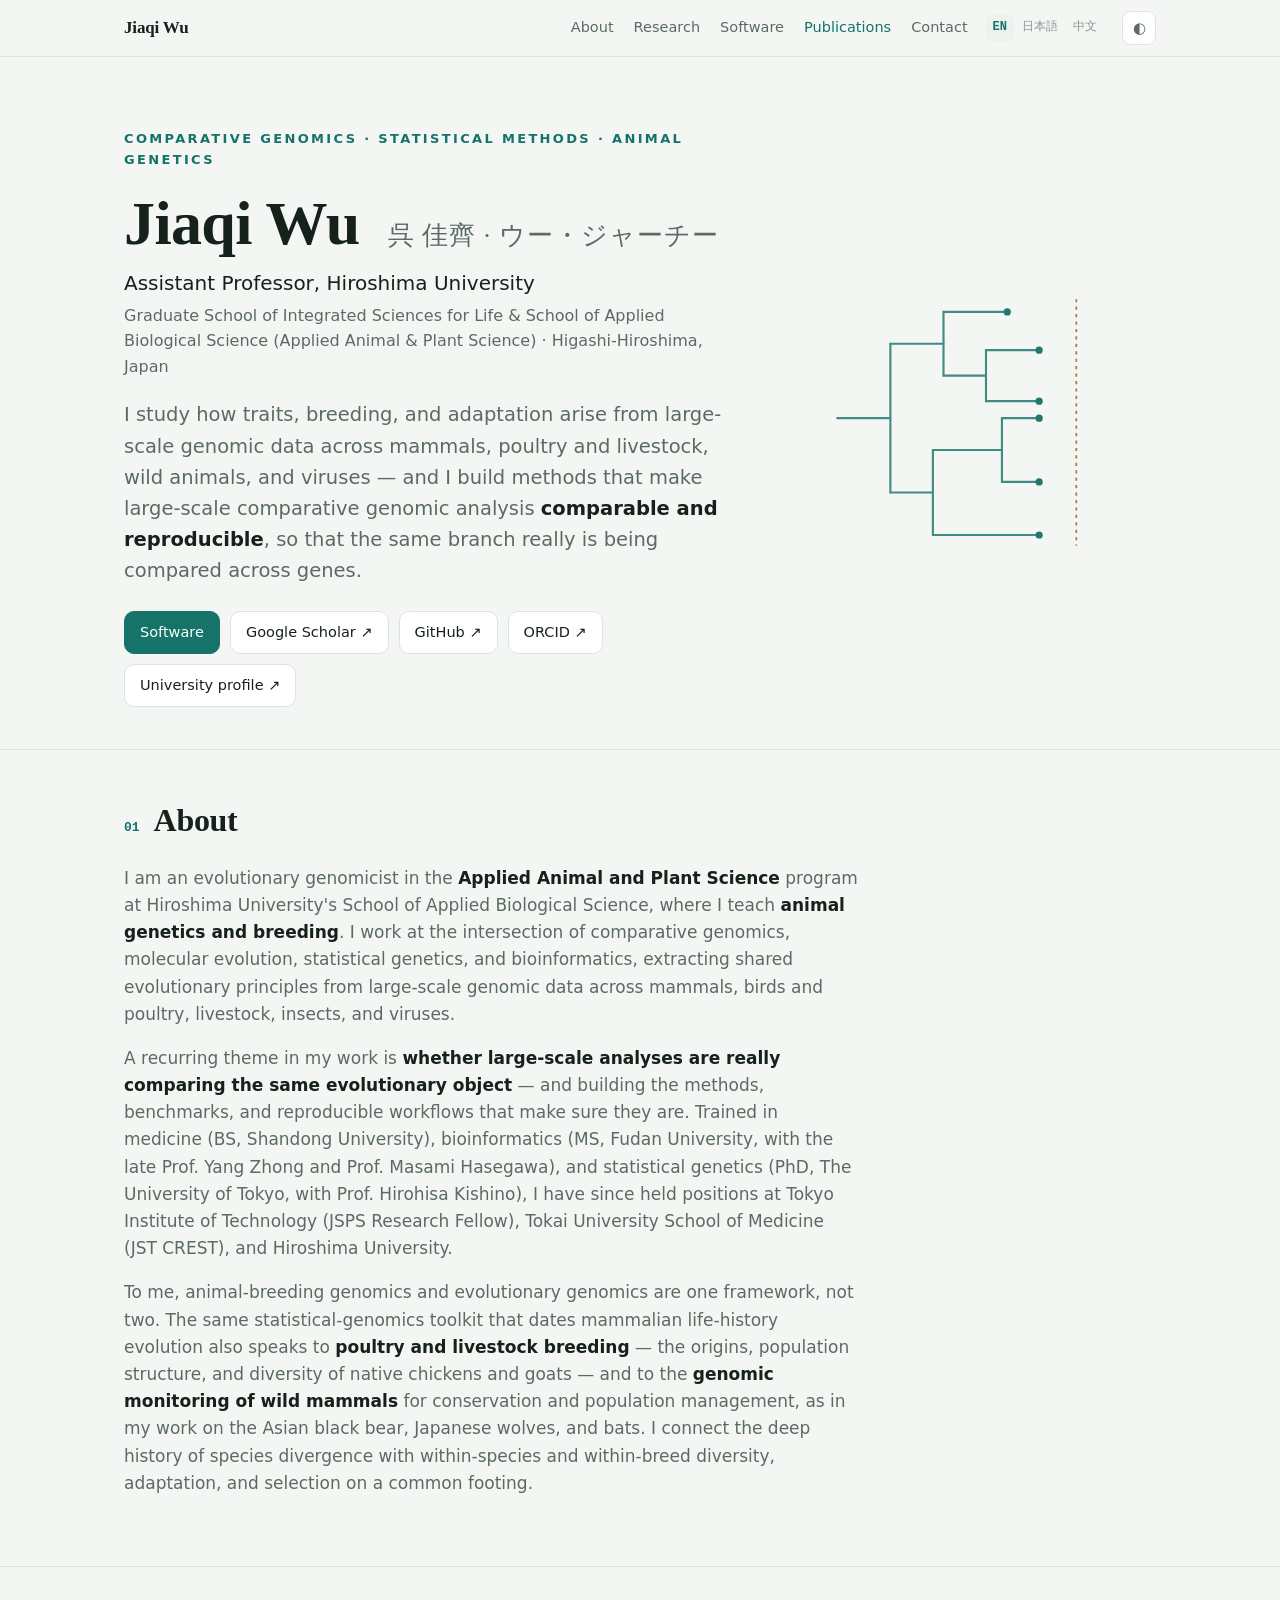
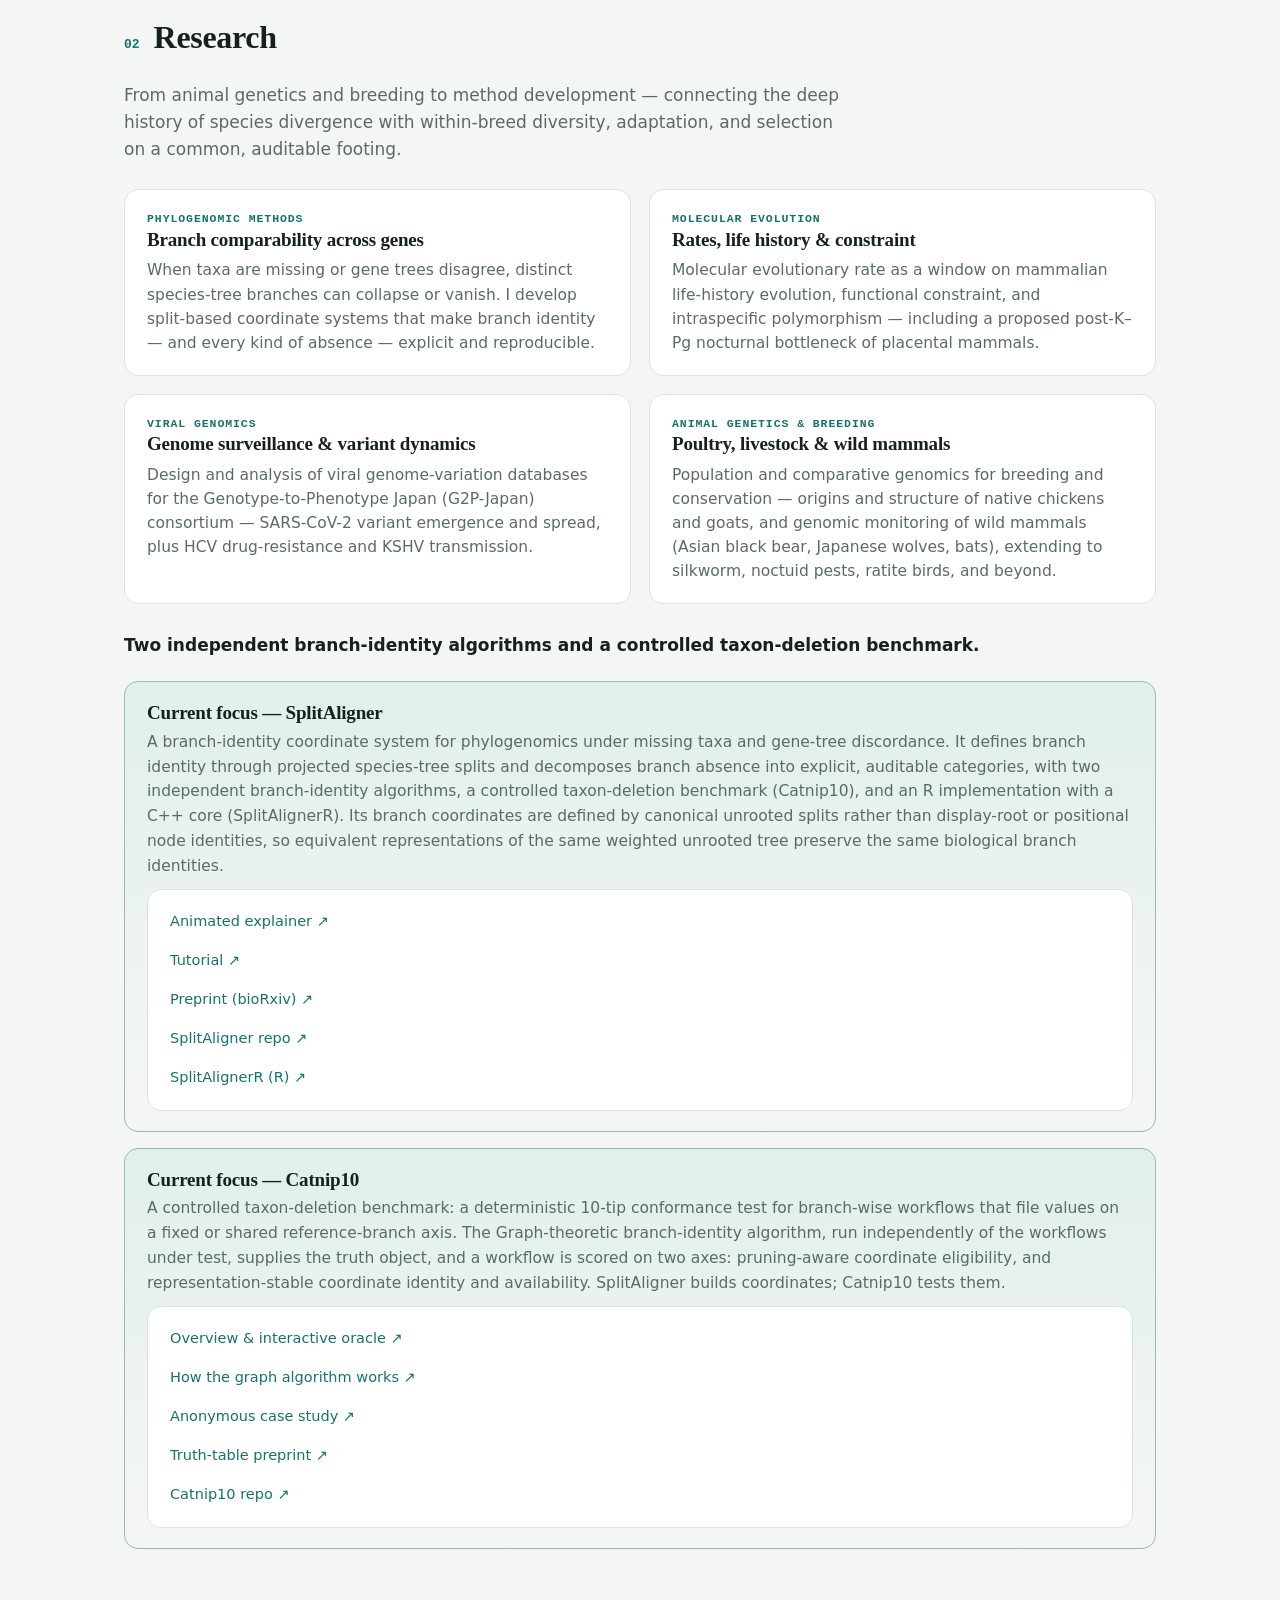
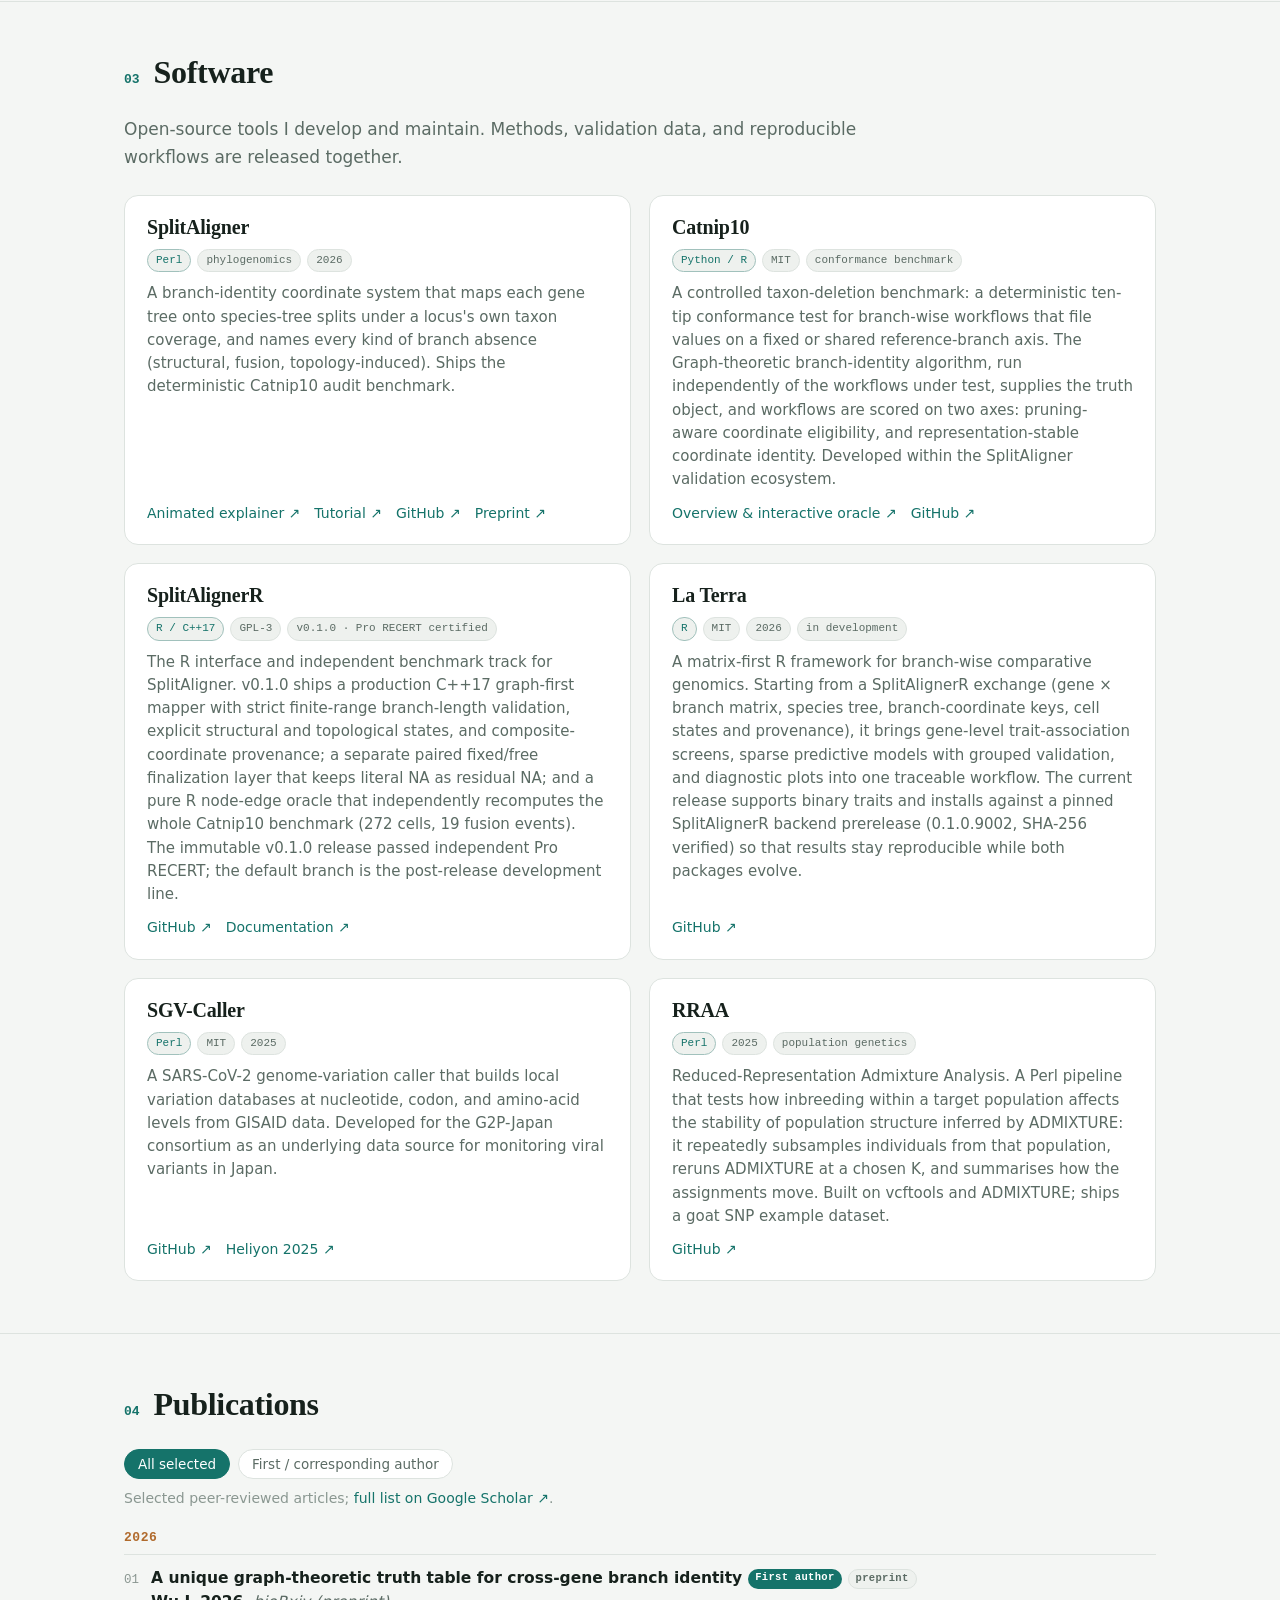
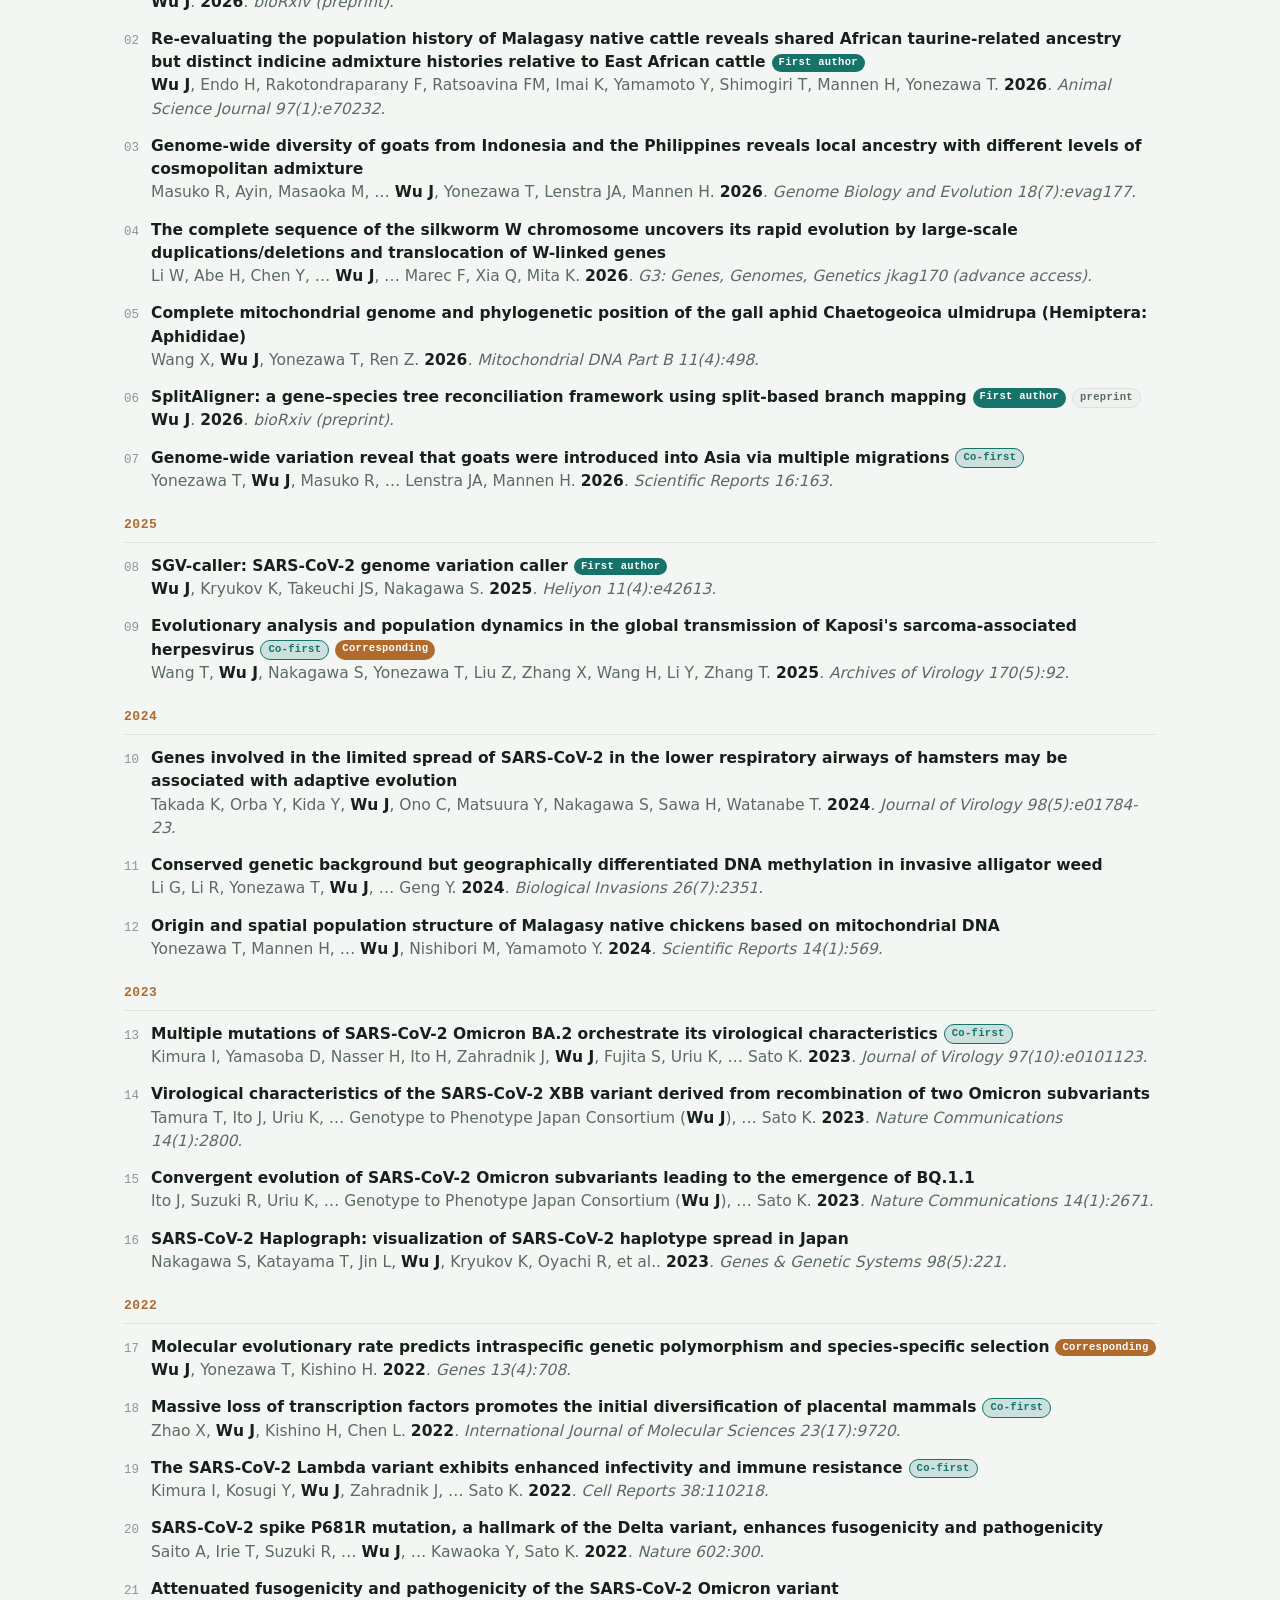
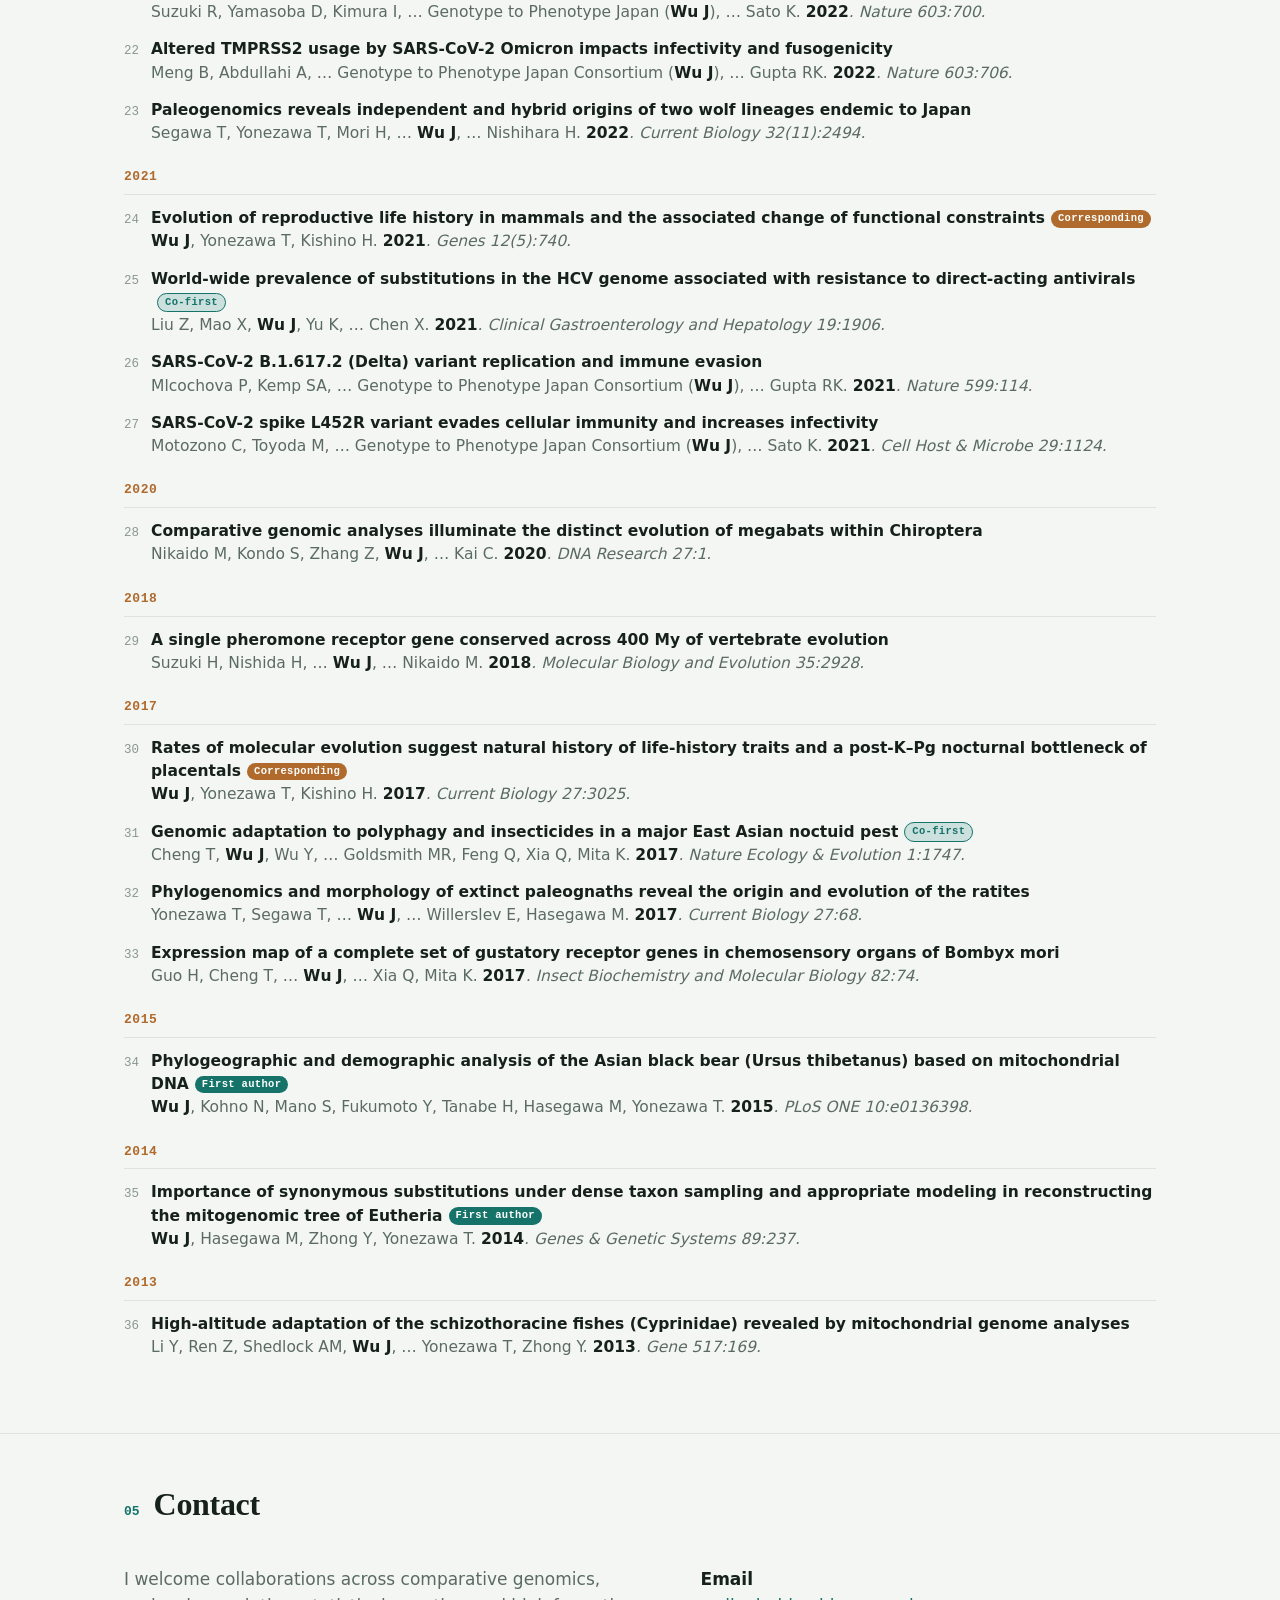
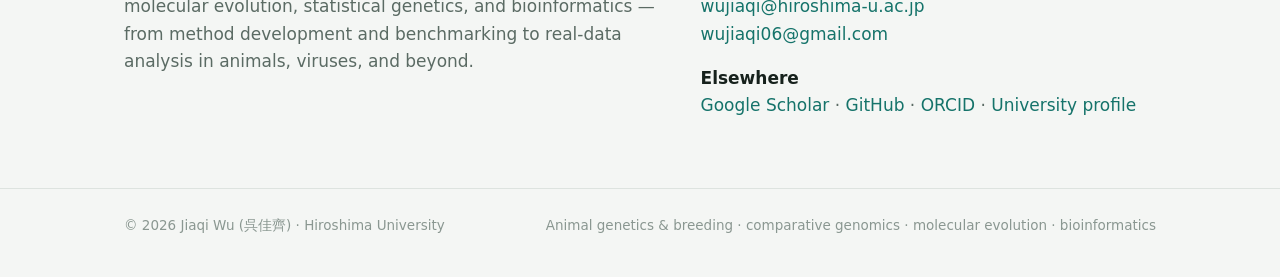
==== commit 991f009c: "Align site with the S1 revision: Graph-theoretic branch-identity algorithm presented as an independe" ====
--- a/index.html
+++ b/index.html
@@ -285,7 +285,7 @@
       <p style="margin:28px 0 14px; font-weight:600; color:var(--ink)">Two independent branch-identity algorithms and a controlled taxon-deletion benchmark.</p>
       <div class="focus">
         <h3>Current focus — SplitAligner</h3>
-        <p>A branch-identity coordinate system for phylogenomics under missing taxa and gene-tree discordance. It defines branch identity through projected species-tree splits and decomposes branch absence into explicit, auditable categories, with a deterministic graph-oracle benchmark (Catnip10) and an R implementation with a C++ core (SplitAlignerR). Its branch coordinates are defined by canonical unrooted splits rather than display-root or positional node identities, so equivalent representations of the same weighted unrooted tree preserve the same biological branch identities.</p>
+        <p>A branch-identity coordinate system for phylogenomics under missing taxa and gene-tree discordance. It defines branch identity through projected species-tree splits and decomposes branch absence into explicit, auditable categories, with two independent branch-identity algorithms, a controlled taxon-deletion benchmark (Catnip10), and an R implementation with a C++ core (SplitAlignerR). Its branch coordinates are defined by canonical unrooted splits rather than display-root or positional node identities, so equivalent representations of the same weighted unrooted tree preserve the same biological branch identities.</p>
         <div class="sw links" style="display:flex; gap:16px; flex-wrap:wrap; font-size:14.5px">
           <a href="splitaligner/SplitAligner_explainer.html" target="_blank" rel="noopener">Animated explainer ↗</a>
           <a href="splitaligner/SplitAligner_tutorial.html" target="_blank" rel="noopener">Tutorial ↗</a>
@@ -296,10 +296,10 @@
       </div>
       <div class="focus" style="margin-top:16px">
         <h3>Current focus — Catnip10</h3>
-        <p>A controlled taxon-deletion benchmark: a deterministic 10-tip conformance test for branch-wise workflows that file values on a fixed or shared reference-branch axis. An independent graph oracle supplies the truth object, and a workflow is scored on two axes: pruning-aware coordinate eligibility, and representation-stable coordinate identity and availability. SplitAligner builds coordinates; Catnip10 tests them.</p>
+        <p>A controlled taxon-deletion benchmark: a deterministic 10-tip conformance test for branch-wise workflows that file values on a fixed or shared reference-branch axis. The Graph-theoretic branch-identity algorithm, run independently of the workflows under test, supplies the truth object, and a workflow is scored on two axes: pruning-aware coordinate eligibility, and representation-stable coordinate identity and availability. SplitAligner builds coordinates; Catnip10 tests them.</p>
         <div class="sw links" style="display:flex; gap:16px; flex-wrap:wrap; font-size:14.5px">
           <a href="catnip10/index.html">Overview &amp; interactive oracle ↗</a>
-          <a href="catnip10/index.html#oracle">How the graph oracle works ↗</a>
+          <a href="catnip10/index.html#oracle">How the graph algorithm works ↗</a>
           <a href="catnip10/index.html#case-study">Anonymous case study ↗</a>
           <a href="https://doi.org/10.64898/2026.07.22.740066" target="_blank" rel="noopener">Truth-table preprint ↗</a>
           <a href="https://github.com/wujiaqi06/Catnip10" target="_blank" rel="noopener">Catnip10 repo ↗</a>
@@ -330,7 +330,7 @@
         <div class="sw">
           <h3>Catnip10</h3>
           <div class="meta"><span class="pill lang">Python / R</span><span class="pill">MIT</span><span class="pill">conformance benchmark</span></div>
-          <p>A controlled taxon-deletion benchmark: a deterministic ten-tip conformance test for branch-wise workflows that file values on a fixed or shared reference-branch axis. An independent graph-contraction oracle supplies the truth object, and workflows are scored on two axes: pruning-aware coordinate eligibility, and representation-stable coordinate identity. Developed within the SplitAligner validation ecosystem.</p>
+          <p>A controlled taxon-deletion benchmark: a deterministic ten-tip conformance test for branch-wise workflows that file values on a fixed or shared reference-branch axis. The Graph-theoretic branch-identity algorithm, run independently of the workflows under test, supplies the truth object, and workflows are scored on two axes: pruning-aware coordinate eligibility, and representation-stable coordinate identity. Developed within the SplitAligner validation ecosystem.</p>
           <div class="links">
             <a href="catnip10/index.html">Overview &amp; interactive oracle ↗</a>
             <a href="https://github.com/wujiaqi06/Catnip10" target="_blank" rel="noopener">GitHub ↗</a>
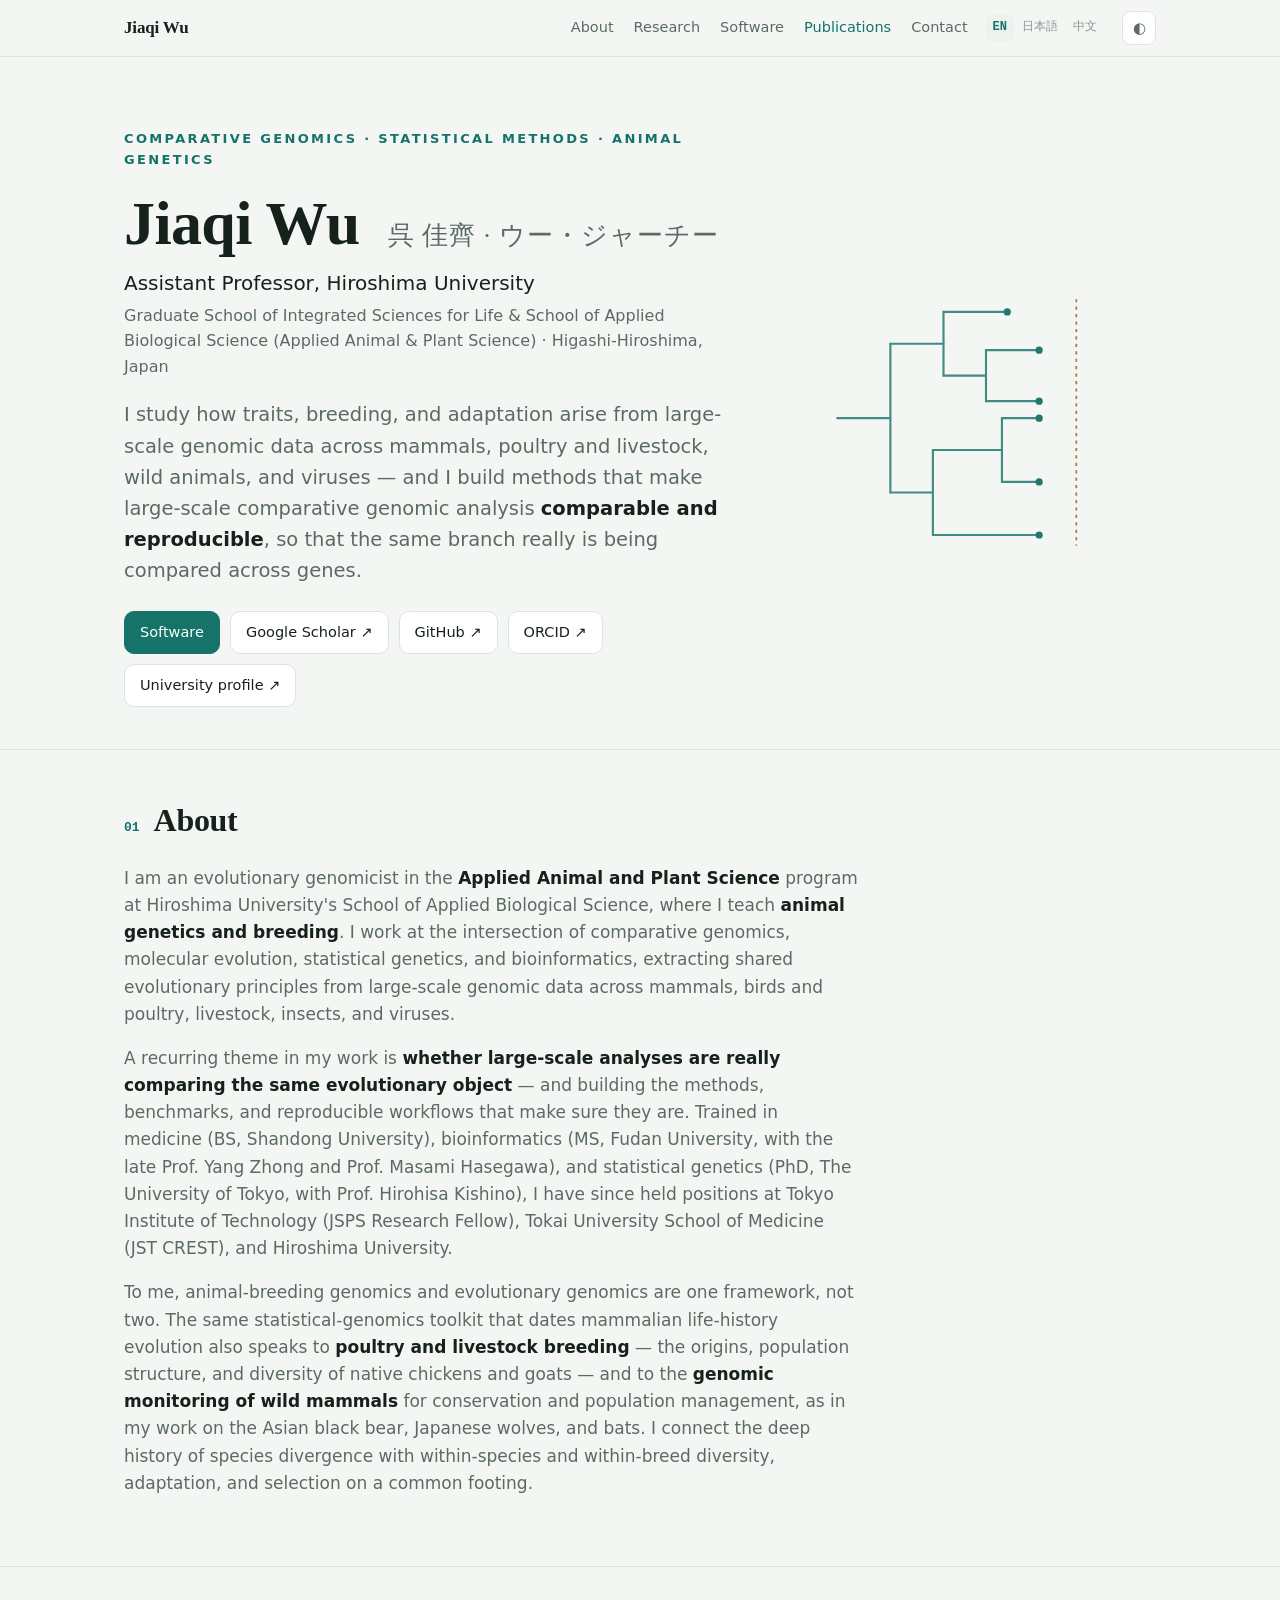
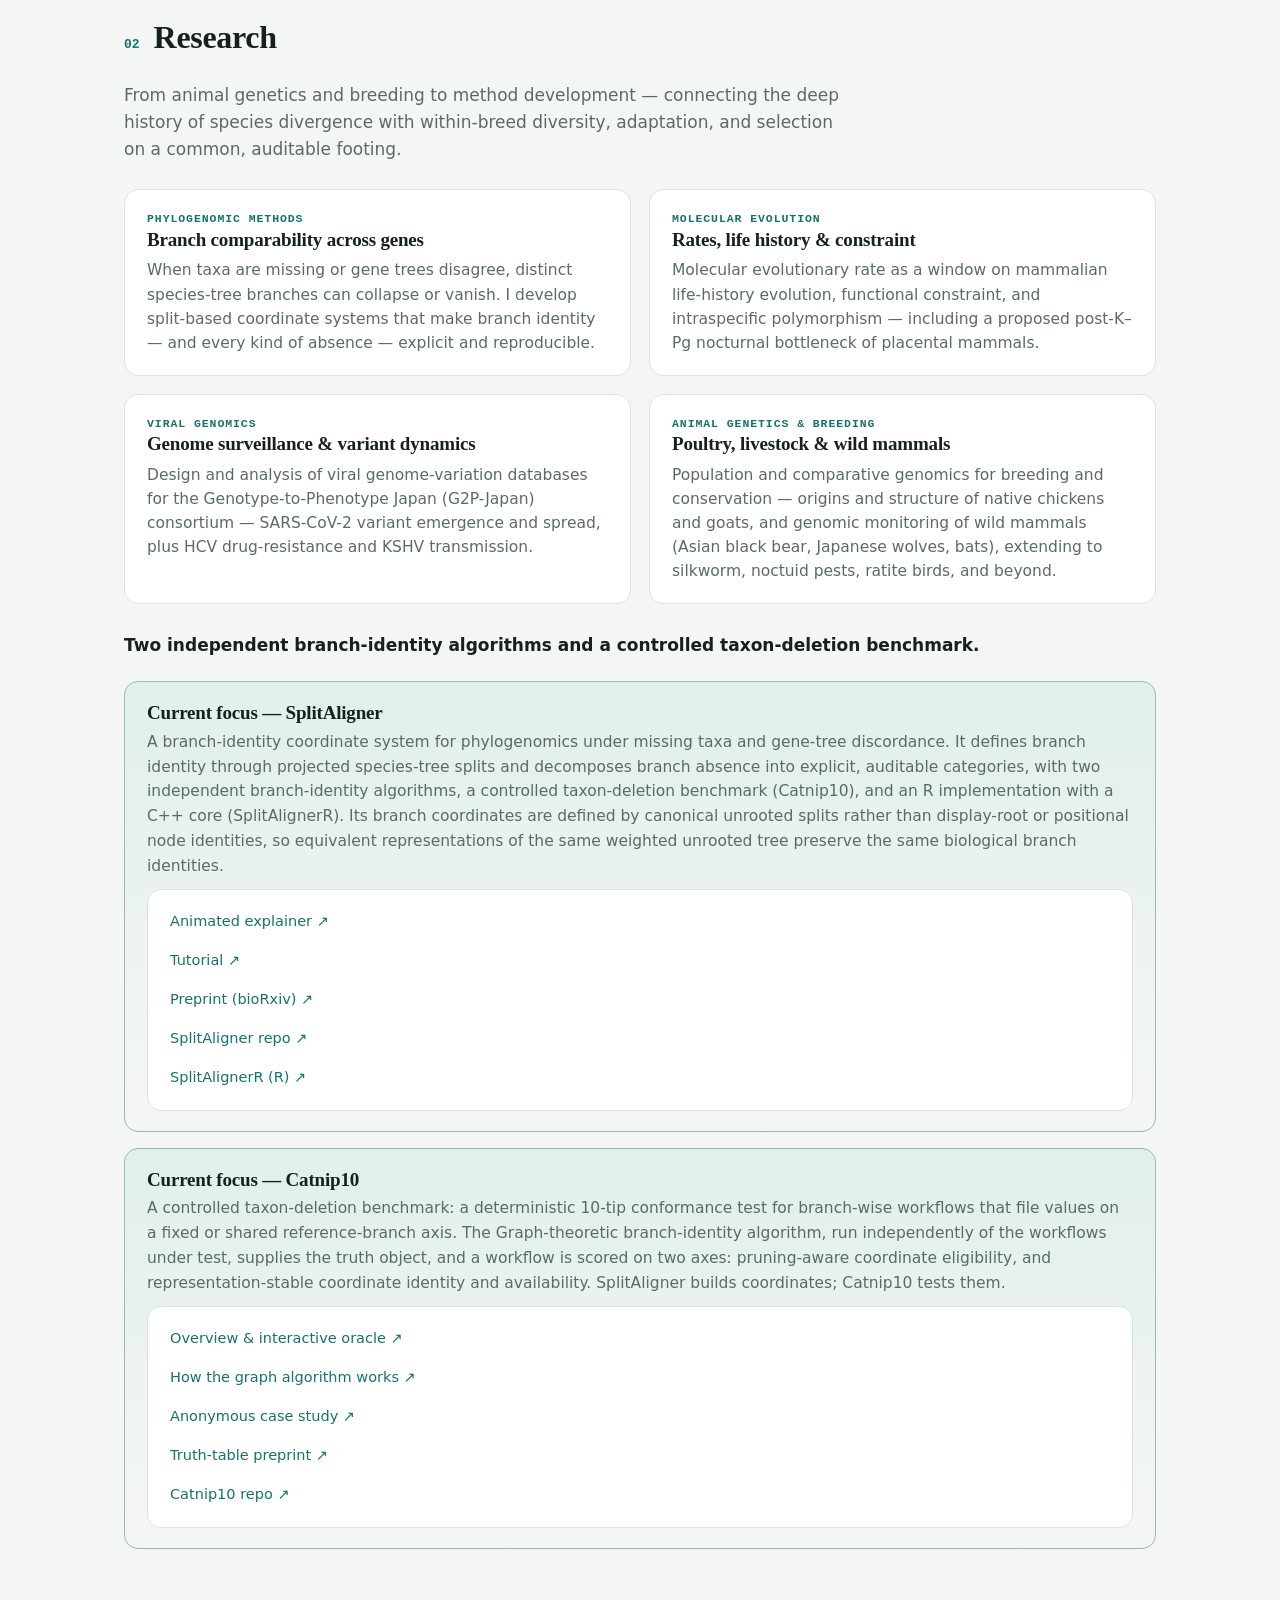
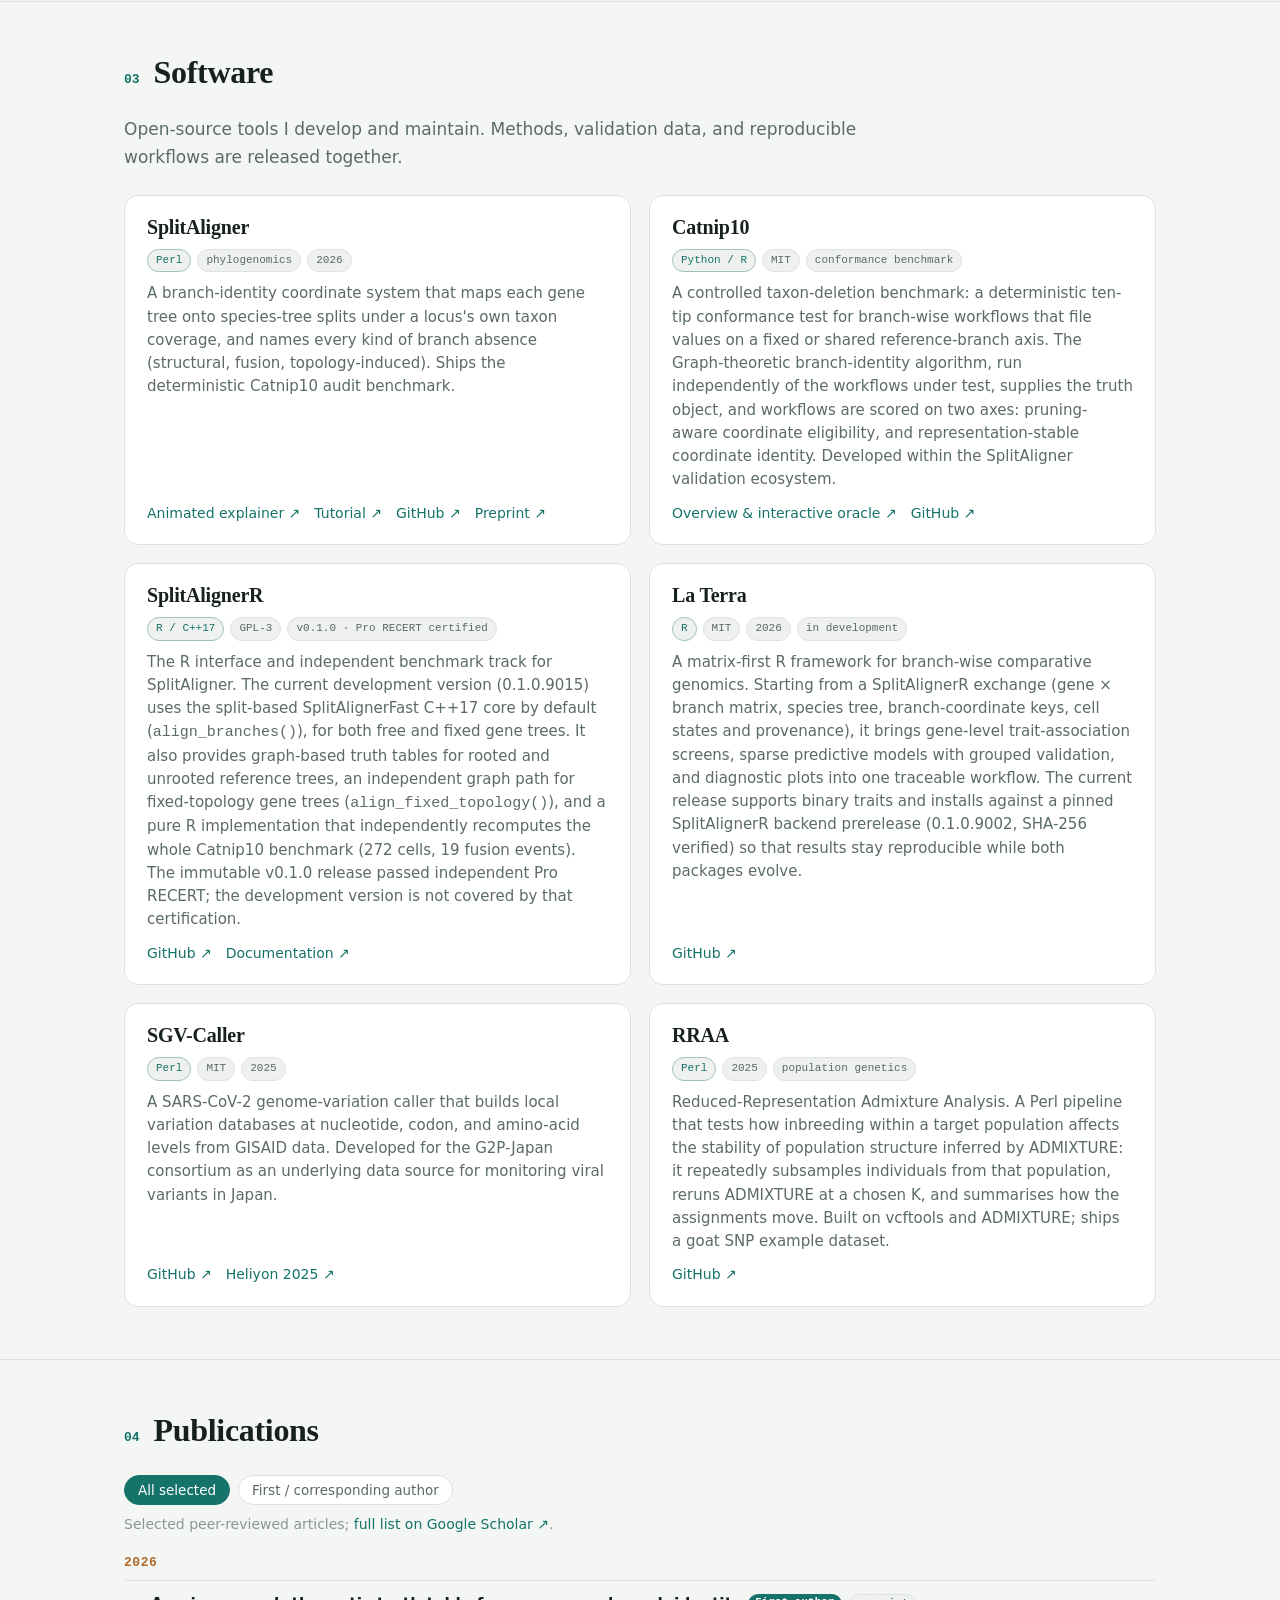
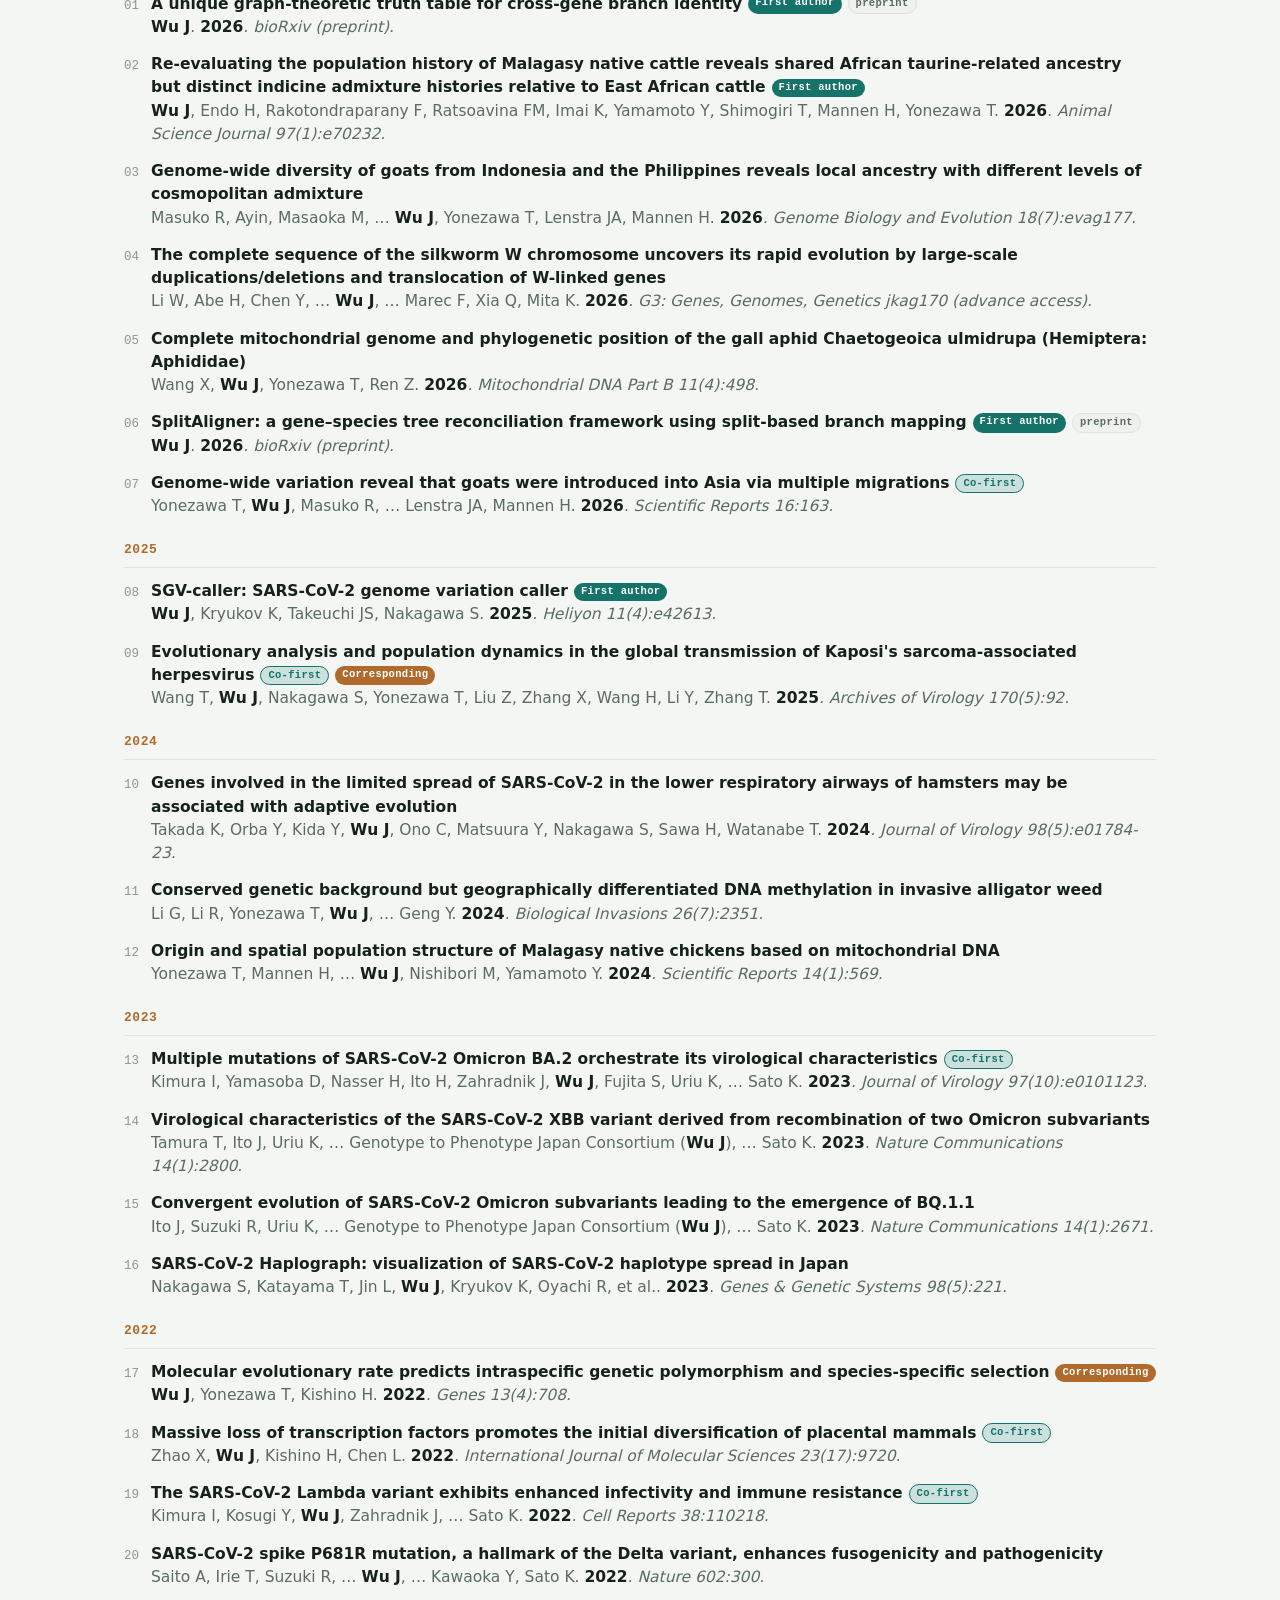
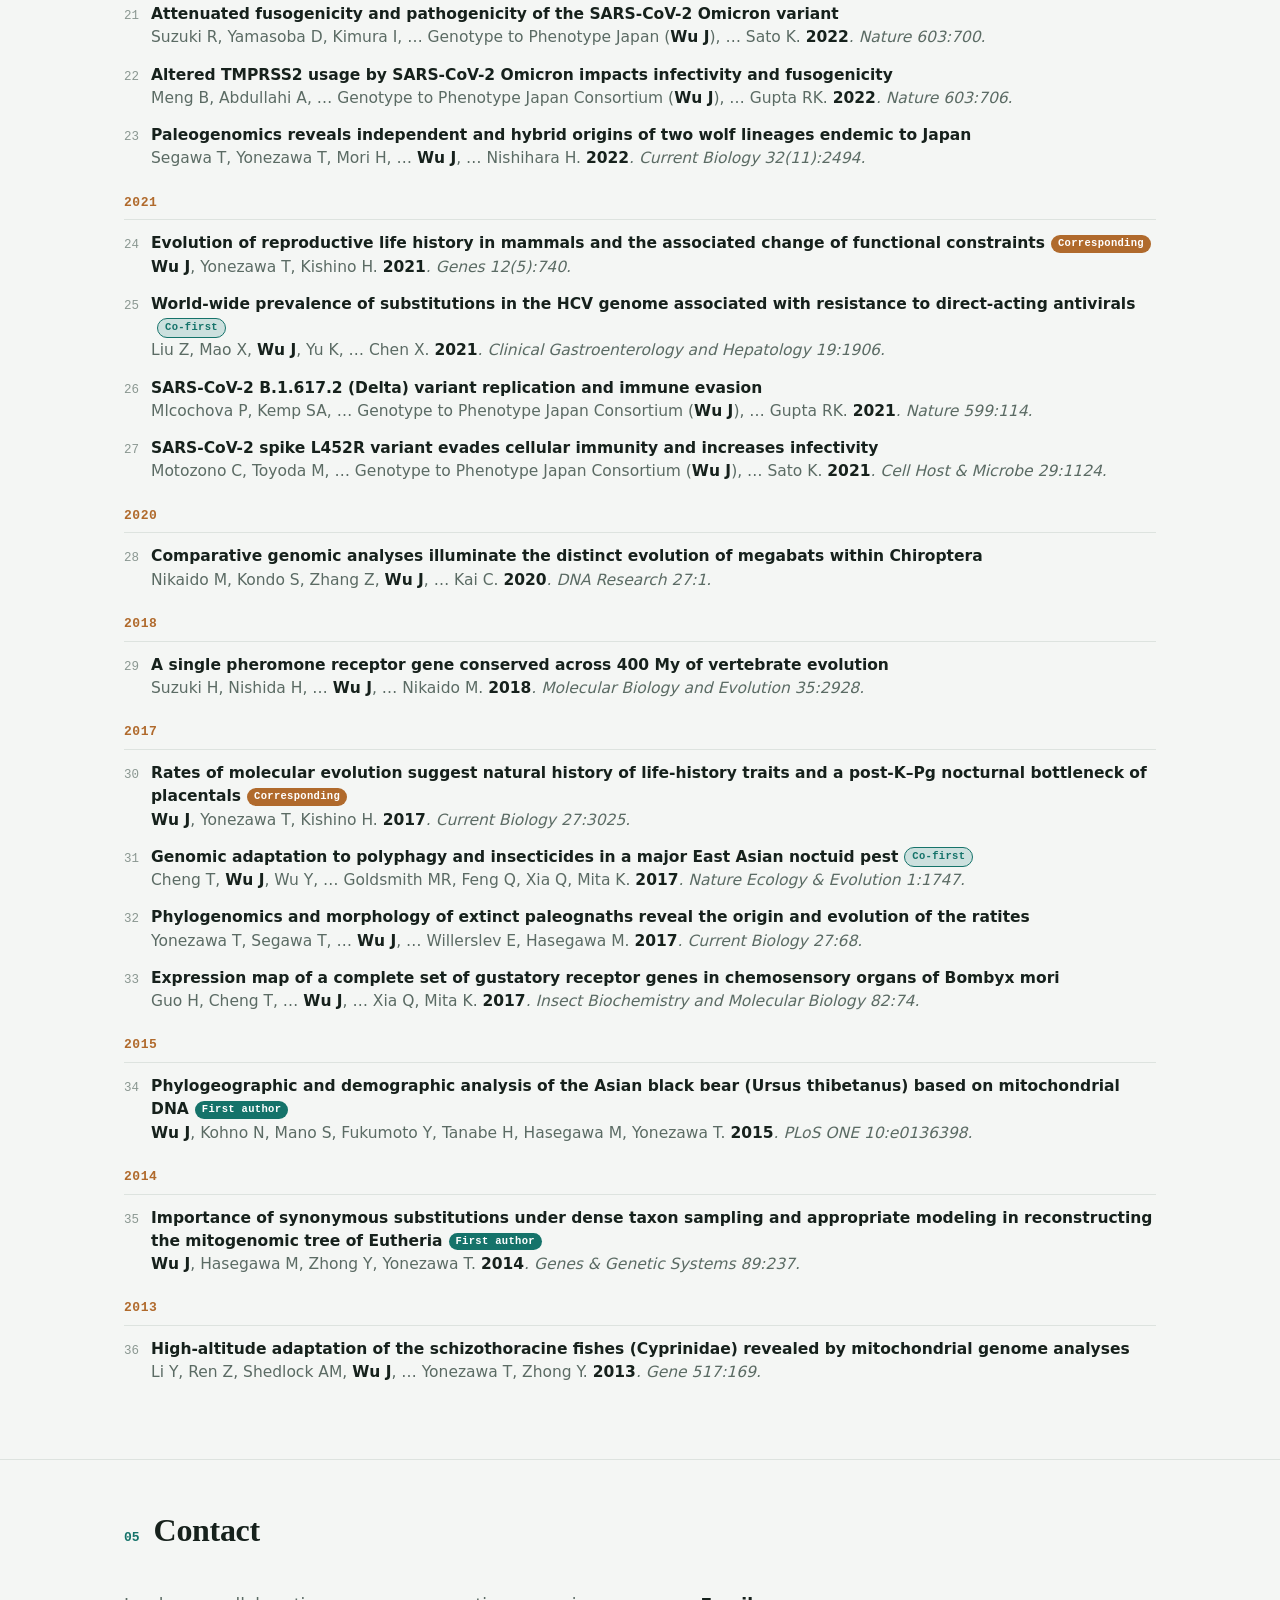
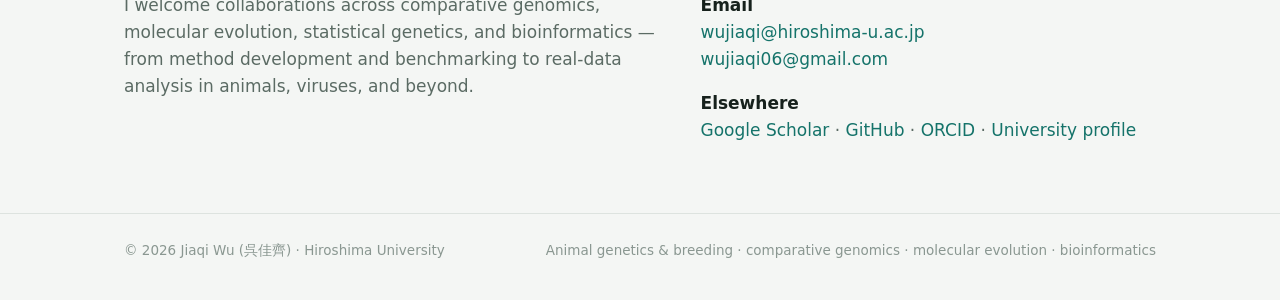
==== commit 48b54fe9: "SplitAlignerR described by its development version (0.1.0.9015, Fast core by default, graph truth ta" ====
--- a/index.html
+++ b/index.html
@@ -340,7 +340,7 @@
         <div class="sw">
           <h3>SplitAlignerR</h3>
           <div class="meta"><span class="pill lang">R / C++17</span><span class="pill">GPL-3</span><span class="pill">v0.1.0 · Pro RECERT certified</span></div>
-          <p>The R interface and independent benchmark track for SplitAligner. v0.1.0 ships a production C++17 graph-first mapper with strict finite-range branch-length validation, explicit structural and topological states, and composite-coordinate provenance; a separate paired fixed/free finalization layer that keeps literal NA as residual NA; and a pure R node-edge oracle that independently recomputes the whole Catnip10 benchmark (272 cells, 19 fusion events). The immutable v0.1.0 release passed independent Pro RECERT; the default branch is the post-release development line.</p>
+          <p>The R interface and independent benchmark track for SplitAligner. The current development version (0.1.0.9015) uses the split-based SplitAlignerFast C++17 core by default (<code>align_branches()</code>), for both free and fixed gene trees. It also provides graph-based truth tables for rooted and unrooted reference trees, an independent graph path for fixed-topology gene trees (<code>align_fixed_topology()</code>), and a pure R implementation that independently recomputes the whole Catnip10 benchmark (272 cells, 19 fusion events). The immutable v0.1.0 release passed independent Pro RECERT; the development version is not covered by that certification.</p>
           <div class="links">
             <a href="https://github.com/wujiaqi06/SplitAlignerR" target="_blank" rel="noopener">GitHub ↗</a>
             <a href="https://wujiaqi06.github.io/SplitAlignerR/" target="_blank" rel="noopener">Documentation ↗</a>
